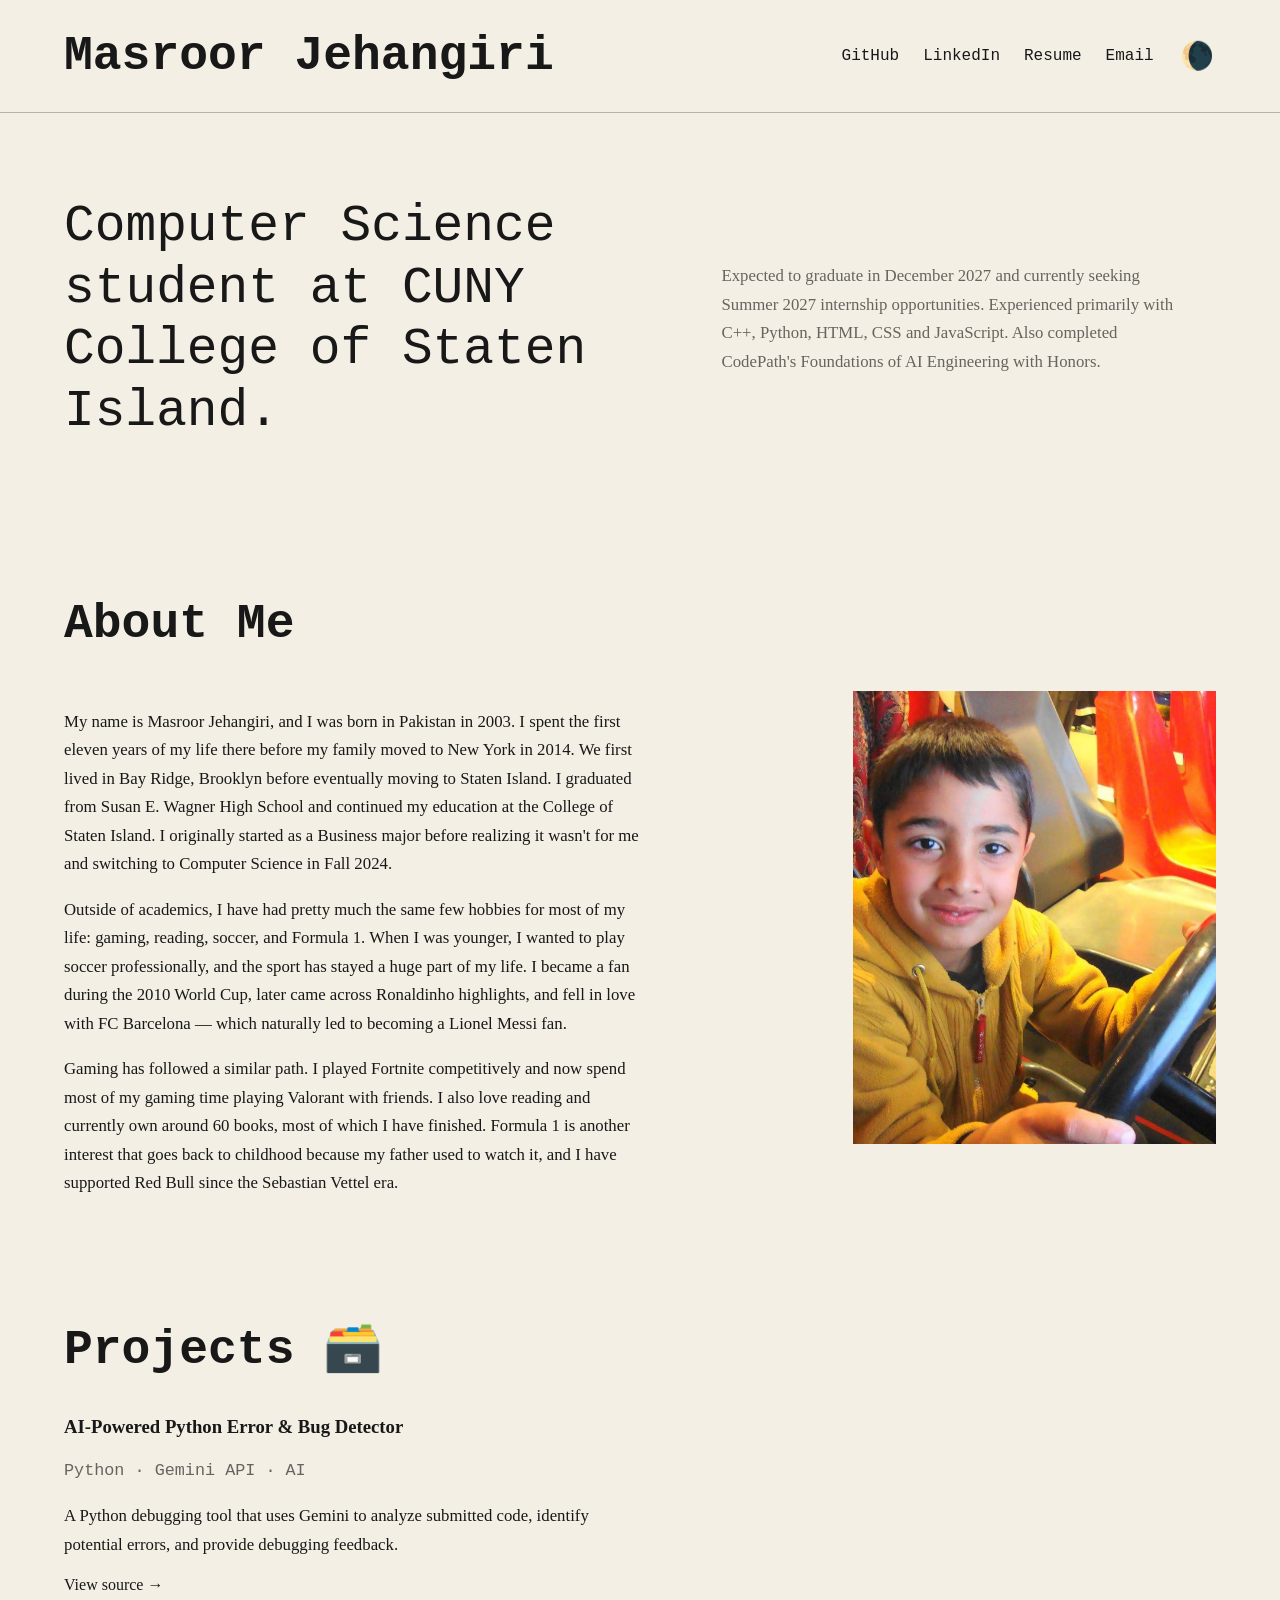
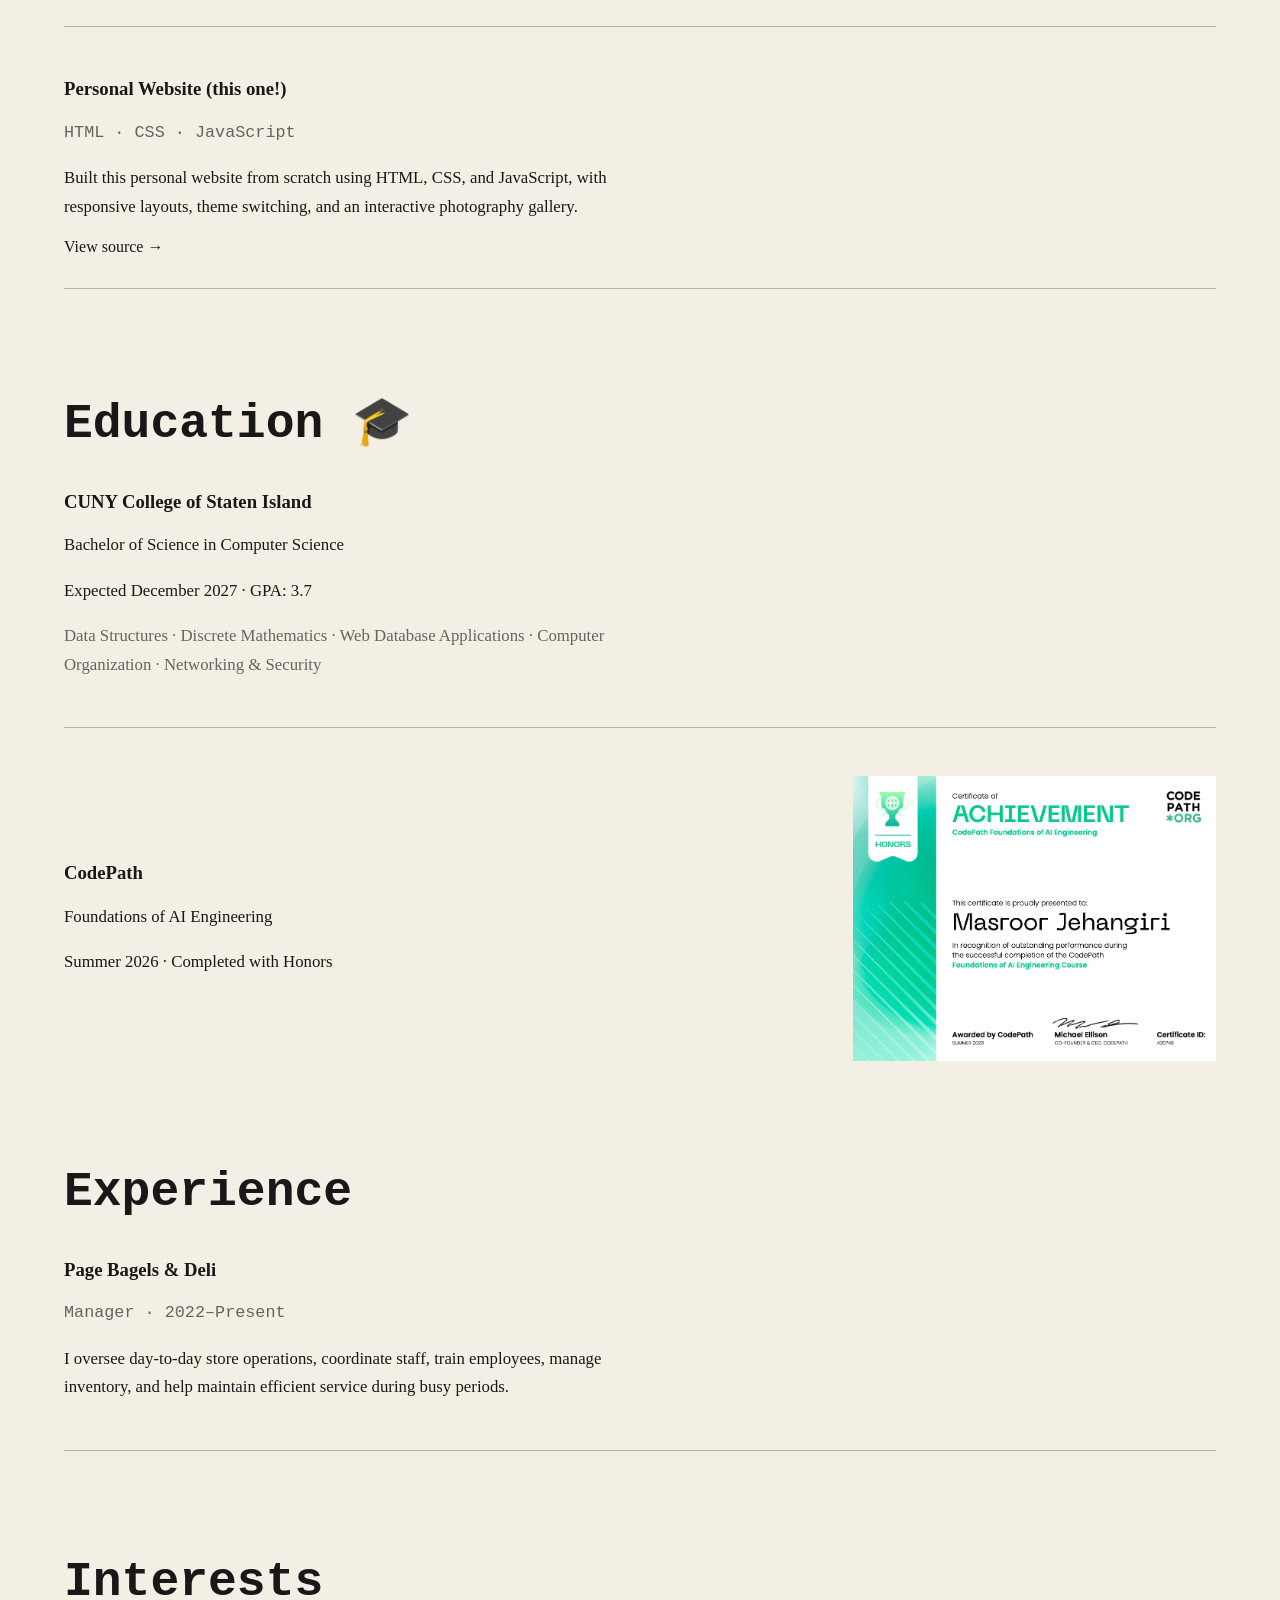
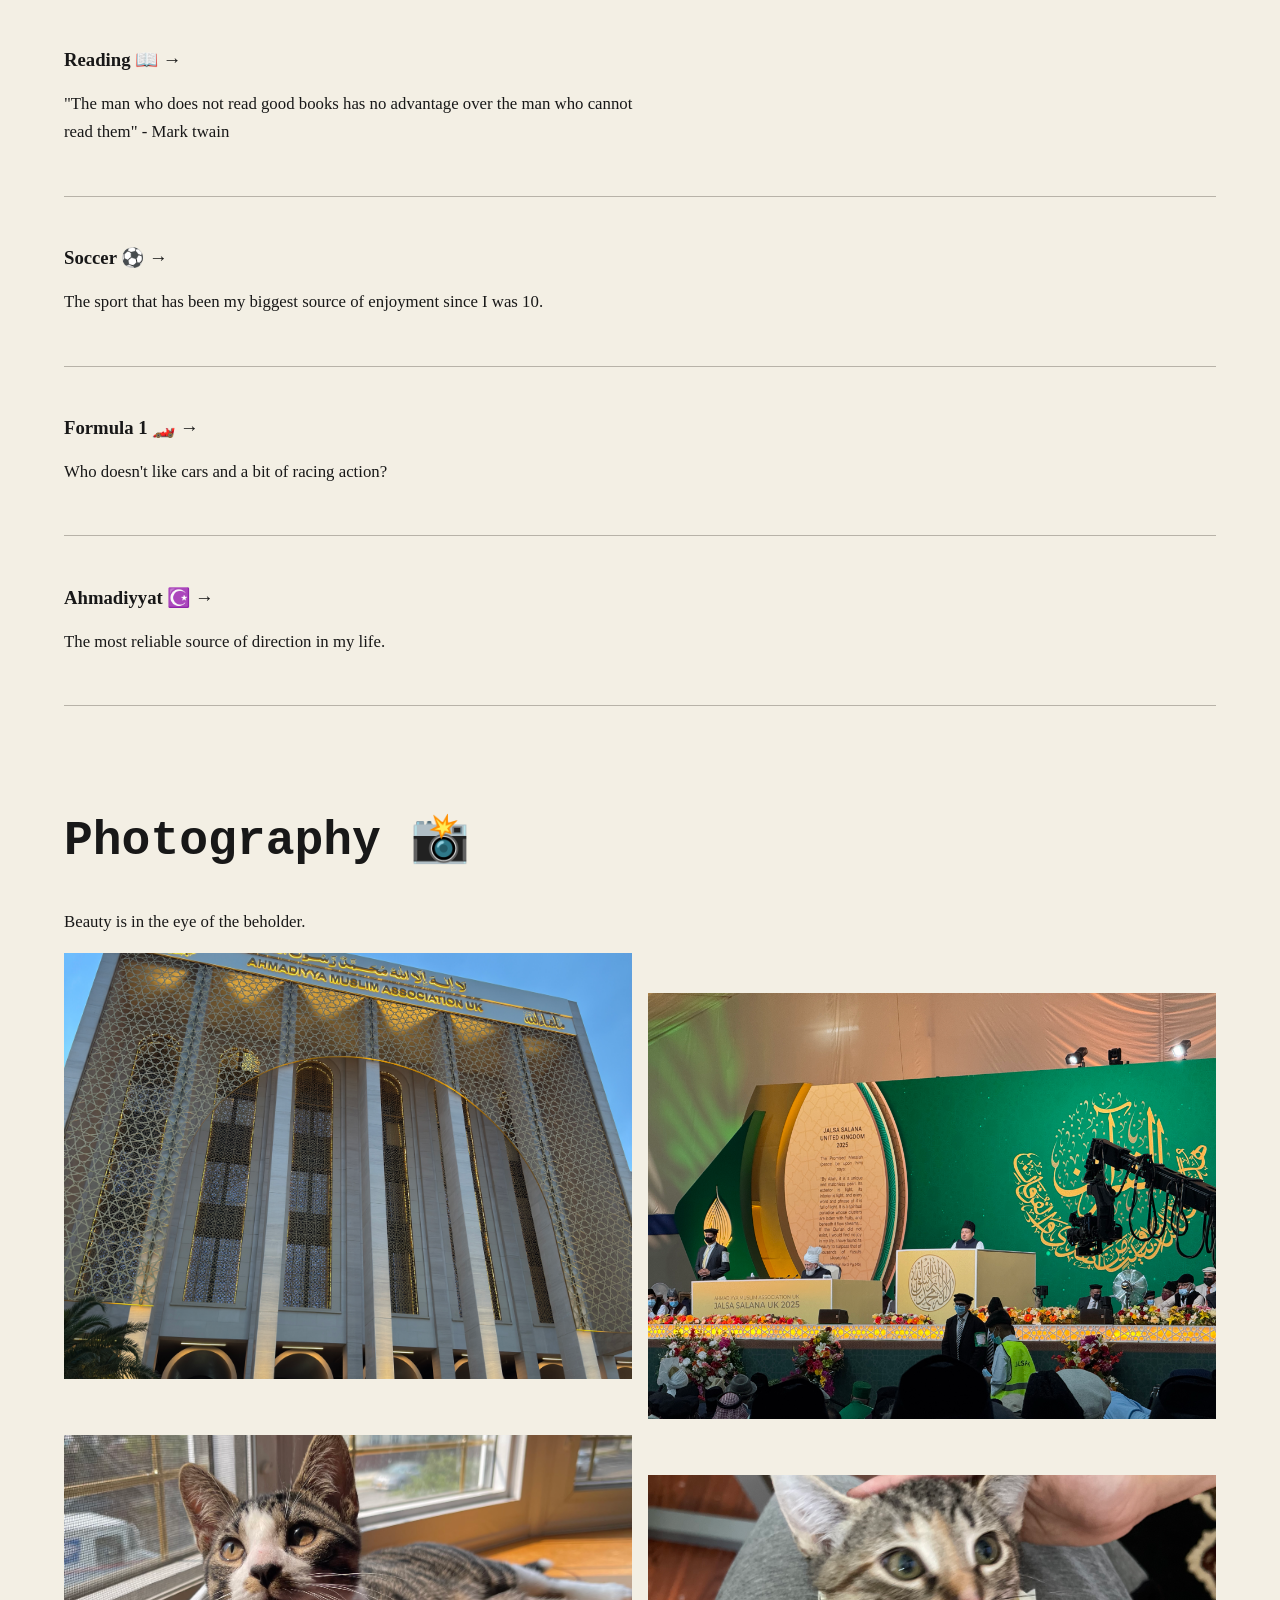
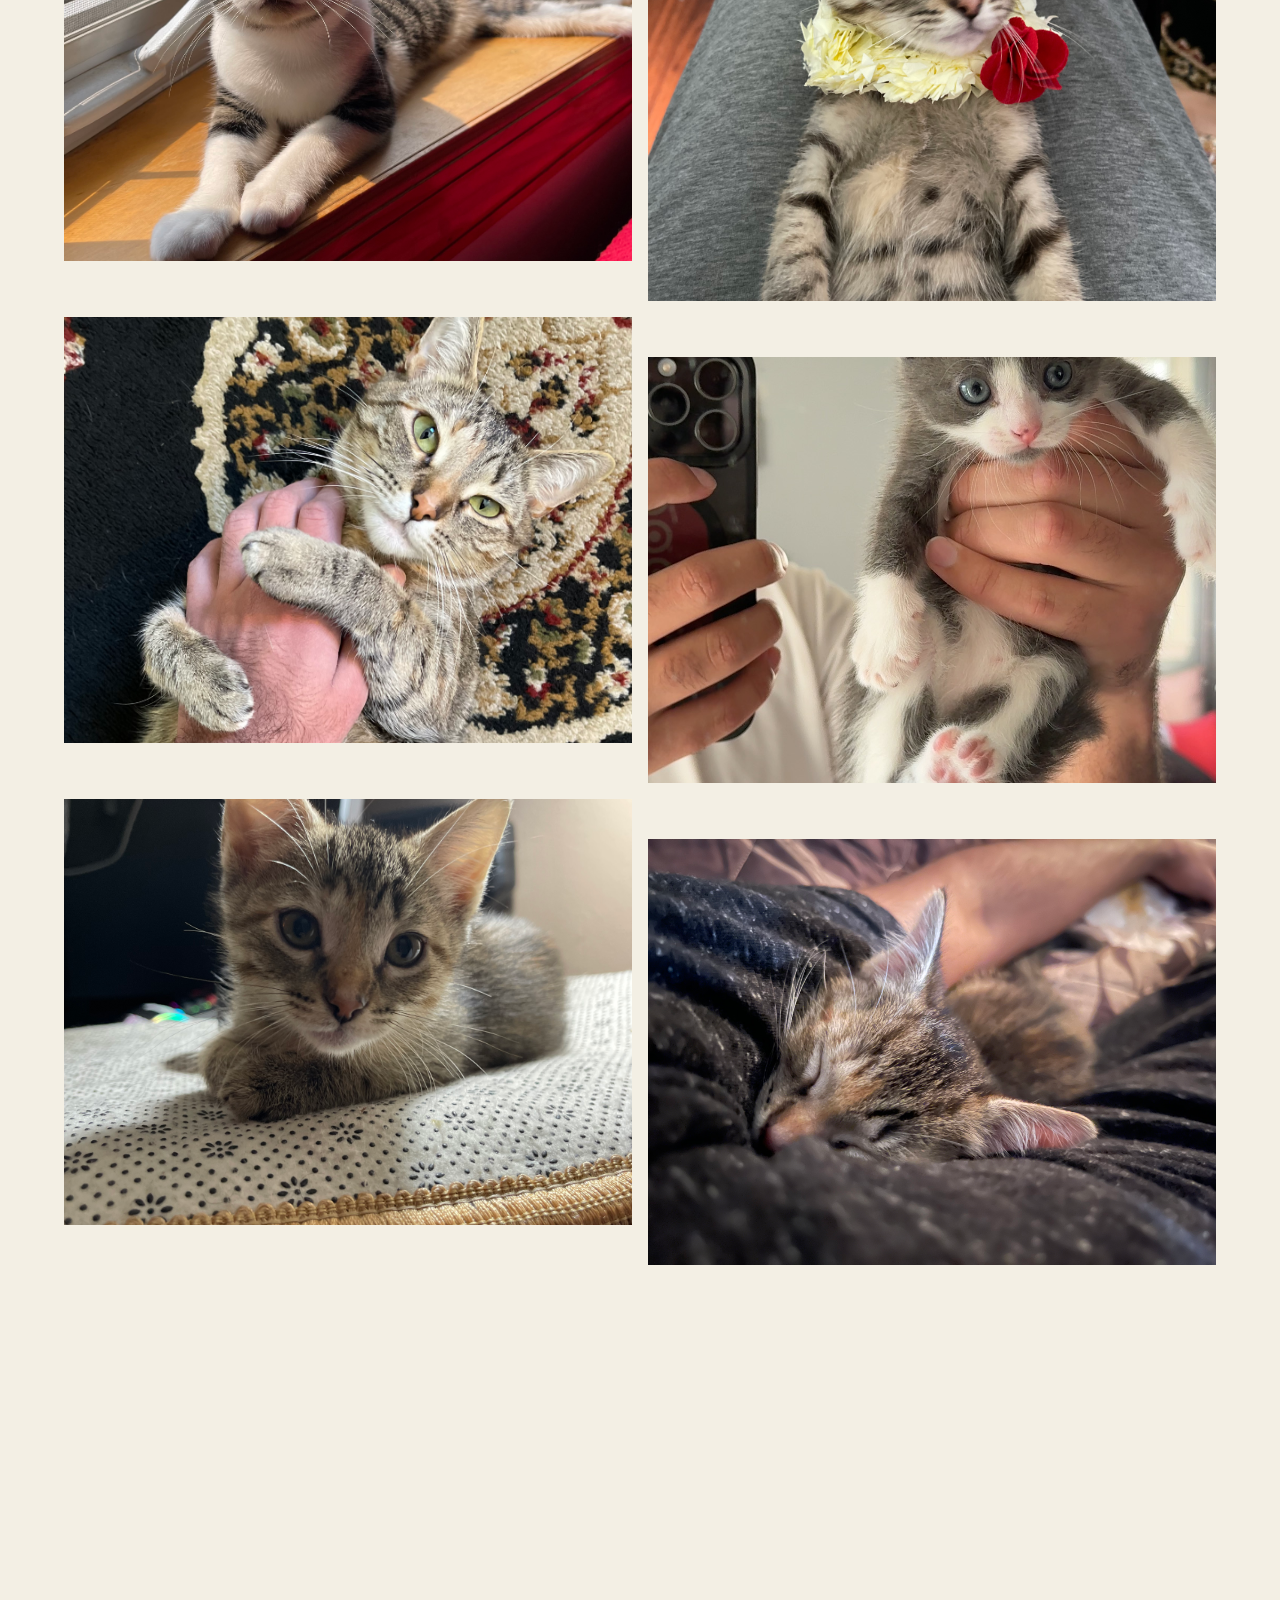
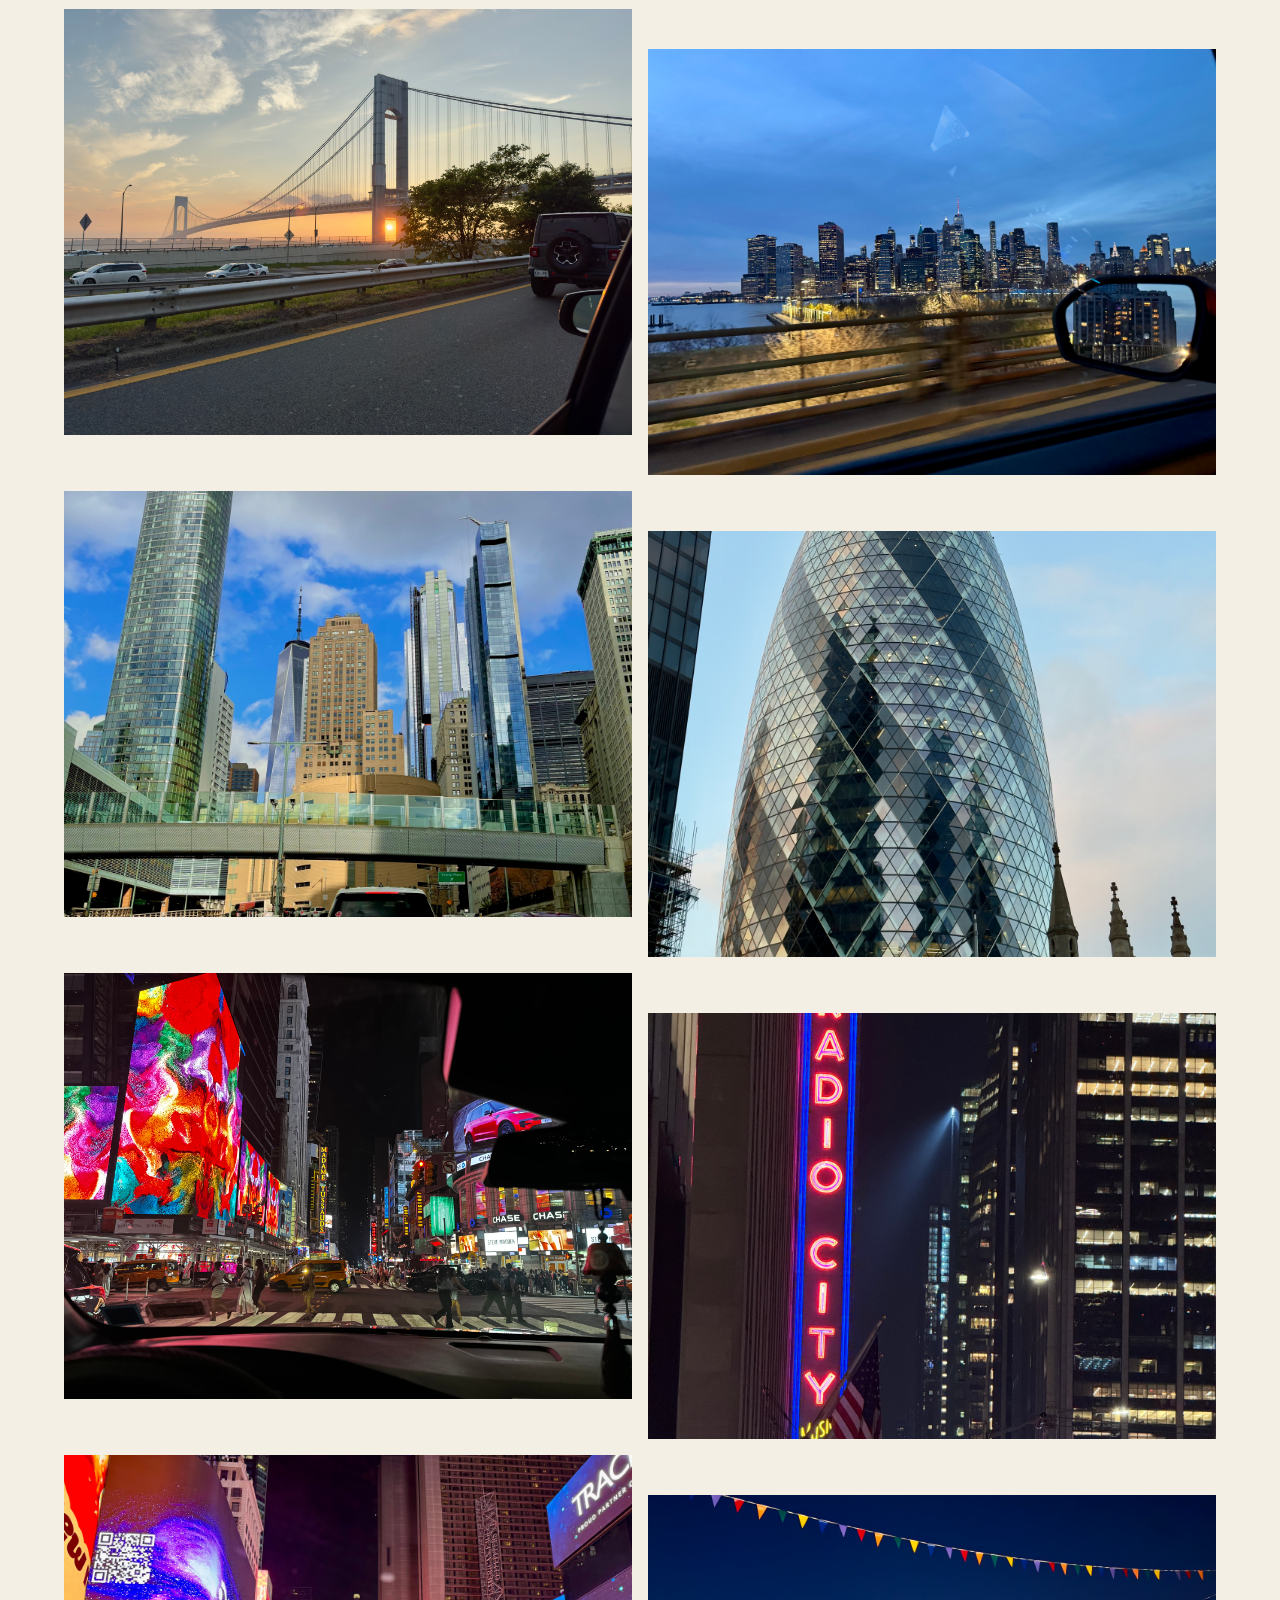
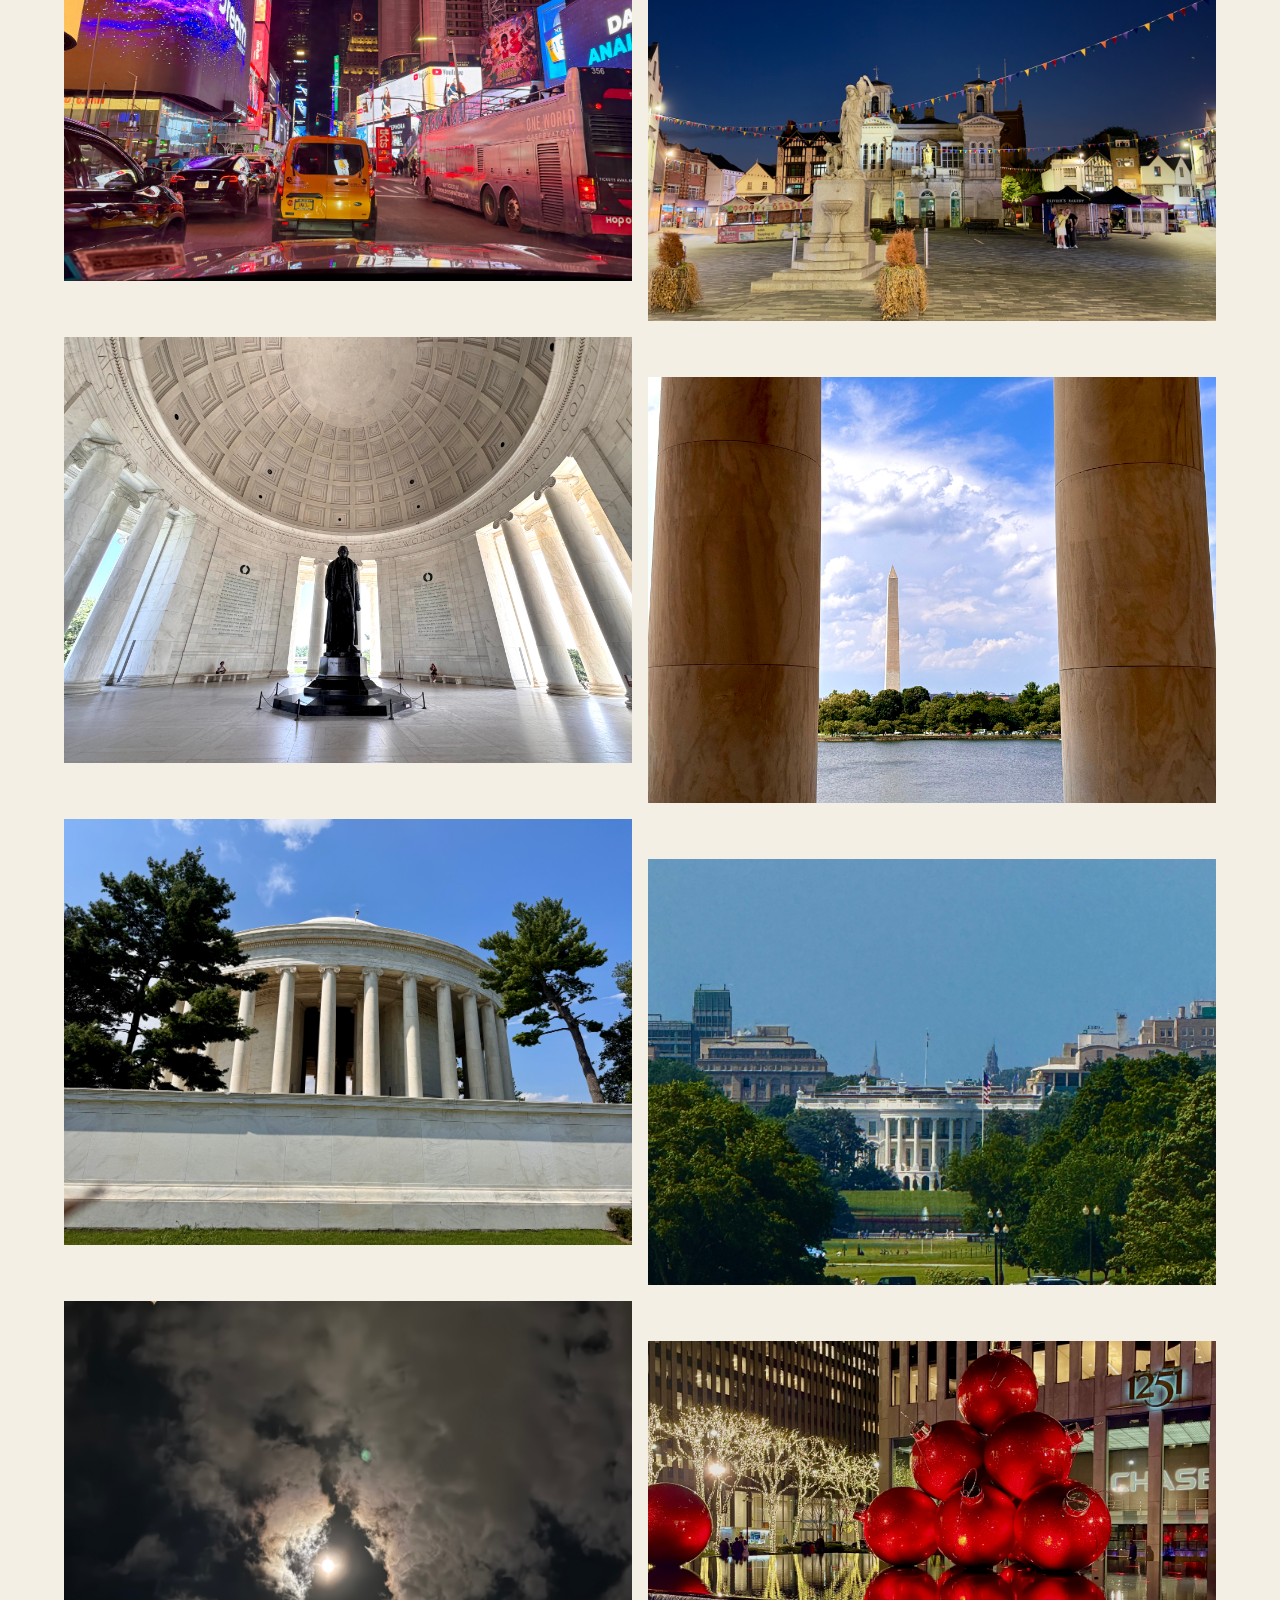
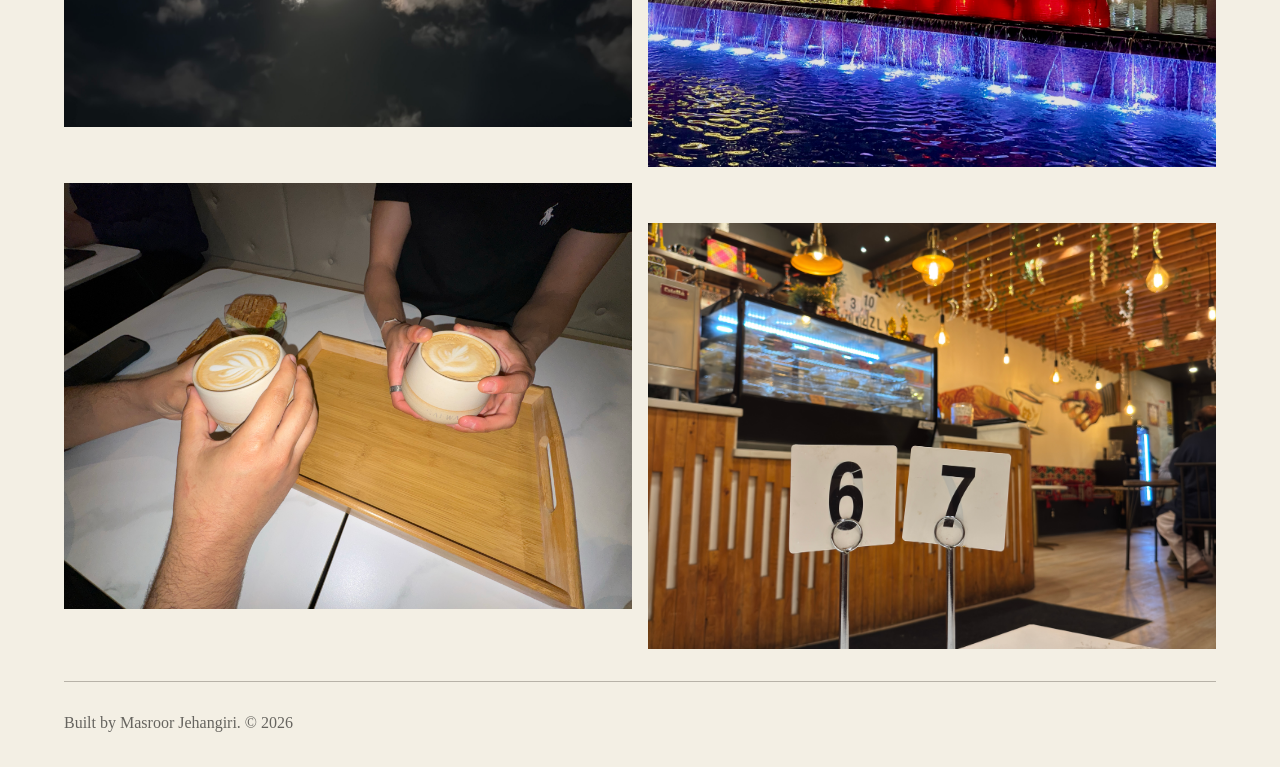
==== index.html @ 970e2bcd "Organized css files into one folder" ====
<!DOCTYPE html>
<html lang="en">

<head>
    <title>Masroor Jehangiri — Personal Website</title>
    <meta name="description" content="Personal website of Masroor Jehangiri.">
    <link rel="stylesheet" href="../css/style.css">
    <meta name="viewport" content="width=device-width, initial-scale=1.0">
</head>

<body>

    <header>
        <h1>Masroor Jehangiri</h1>

        <nav>
            <a href="https://github.com/Masrawr" target="_blank" rel="noopener noreferrer">GitHub
            </a>

            <a href="https://www.linkedin.com/in/masroor-jehangiri/" target="_blank" rel="noopener noreferrer">LinkedIn
            </a>

            <a href="assets/masroor-resume.pdf" target="_blank">Resume
            </a>

            <a href="mailto:jehangirimasroor@gmail.com"> Email
            </a>

            <button id="theme-toggle" type="button" aria-label="Switch to dark mode" title="Switch to dark mode">
                🌘
            </button>
        </nav>
    </header>

    <main>

        <section class="hero">
            <p class="hero-title">
                Computer Science student at CUNY College of Staten Island.
            </p>

            <p class="hero-description">
                Expected to graduate in December 2027 and currently seeking Summer 2027 internship opportunities.
                Experienced primarily with C++, Python, HTML, CSS and JavaScript. Also completed CodePath's Foundations
                of AI Engineering with Honors.
            </p>

        </section>

        <section id="about">
            <h2>About Me</h2>

            <div class="about-layout">

                <div class="about-text">

                    <p>
                        My name is Masroor Jehangiri, and I was born in Pakistan in 2003.
                        I spent the first eleven years of my life there before my family
                        moved to New York in 2014. We first lived in Bay Ridge, Brooklyn
                        before eventually moving to Staten Island. I graduated from
                        Susan E. Wagner High School and continued my education at the
                        College of Staten Island. I originally started as a Business
                        major before realizing it wasn't for me and switching to
                        Computer Science in Fall 2024.
                    </p>

                    <p>
                        Outside of academics, I have had pretty much the same few hobbies
                        for most of my life: gaming, reading, soccer, and Formula 1.
                        When I was younger, I wanted to play soccer professionally, and
                        the sport has stayed a huge part of my life. I became a fan during
                        the 2010 World Cup, later came across Ronaldinho highlights, and
                        fell in love with FC Barcelona — which naturally led to becoming
                        a Lionel Messi fan.
                    </p>

                    <p>
                        Gaming has followed a similar path. I played Fortnite competitively
                        and now spend most of my gaming time playing Valorant with friends.
                        I also love reading and currently own around 60 books, most of which
                        I have finished. Formula 1 is another interest that goes back to
                        childhood because my father used to watch it, and I have supported
                        Red Bull since the Sebastian Vettel era.
                    </p>

                </div>

                <img class="about-photo" src="images/babyme.jpeg" alt="Me as a kid">

            </div>
        </section>

        <section id="projects">
            <h2>Projects 🗃️</h2>

            <article>
                <h3>AI-Powered Python Error & Bug Detector</h3>

                <p class="project-tech">Python · Gemini API · AI</p>

                <p>
                    A Python debugging tool that uses Gemini to analyze
                    submitted code, identify potential errors, and provide
                    debugging feedback.
                </p>

                <a href="https://github.com/Masrawr/Glitch-Investigator-AI.git" target="_blank"
                    rel="noopener noreferrer">
                    View source →
                </a>
            </article>

            <article>
                <h3>Personal Website (this one!)</h3>

                <p class="project-tech">HTML · CSS · JavaScript</p>

                <p>
                    Built this personal website from scratch using HTML, CSS, and JavaScript, with responsive layouts,
                    theme switching, and an interactive photography gallery.
                </p>

                <a href="https://github.com/Masrawr/Portfolio-Website.git" target="_blank" rel="noopener noreferrer">
                    View source →
                </a>
            </article>

        </section>

        <section id="education">
            <h2>Education 🎓</h2>

            <div class="education-entry">
                <h3>CUNY College of Staten Island</h3>

                <p>Bachelor of Science in Computer Science</p>

                <p>
                    Expected December 2027 · GPA: 3.7
                </p>

                <p class="coursework">
                    Data Structures · Discrete Mathematics ·
                    Web Database Applications · Computer Organization ·
                    Networking & Security
                </p>
            </div>

            <div class="codepath-row">

                <div class="education-entry">
                    <h3>CodePath</h3>

                    <p>Foundations of AI Engineering</p>

                    <p>
                        Summer 2026 · Completed with Honors
                    </p>
                </div>

                <img class="certificate-photo" src="images/codepath.png"
                    alt="CodePath Foundations of AI Engineering certificate">

            </div>
        </section>

        <section id="experience">
            <h2>Experience</h2>

            <article>
                <h3>Page Bagels & Deli</h3>

                <p class="project-tech">
                    Manager · 2022–Present
                </p>

                <p>
                    I oversee day-to-day store operations, coordinate staff,
                    train employees, manage inventory, and help maintain
                    efficient service during busy periods.
                </p>
            </article>
        </section>

        <section id="interests">
            <h2>Interests</h2>

            <div class="interest">
                <h3>
                    <a href="interests/reading.html"> Reading 📖 →</a>
                </h3>
                <p>
                    "The man who does not read good books has no advantage over the man who cannot read them" - Mark
                    twain
                </p>
            </div>

            <div class="interest">
                <h3>
                    <a href="interests/soccer.html"> Soccer ⚽️ → </a>
                </h3>
                <p>
                    The sport that has been my biggest source of enjoyment since I was 10.
                </p>
            </div>

            <div class="interest">
                <h3>
                    <a href="interests/formula1.html"> Formula 1 🏎️ → </a>
                </h3>
                <p>
                    Who doesn't like cars and a bit of racing action?
                </p>
            </div>

            <div class="interest">
                <h3>
                    <a href="interests/ahmadiyyat.html"> Ahmadiyyat ☪️ → </a>
                </h3>
                <p>
                    The most reliable source of direction in my life.
                </p>
            </div>

        </section>

        <section id="photography">
            <h2>Photography 📸</h2>

            <p>
                Beauty is in the eye of the beholder.
            </p>

            <div class="photo-grid">

                <img src="images/mosque.jpeg" alt="Mosque" loading="lazy">

                <img src="images/huzoor.jpeg" alt="Huzoor" loading="lazy">

                <img src="images/jaanu.jpeg" alt="Jaanu" loading="lazy">

                <img src="images/cat.jpeg" alt="My cat Mufasa" loading="lazy">

                <img src="images/mufi.jpeg" alt="Mufi" loading="lazy">

                <img src="images/lp_image.jpeg" alt="Holding baby cat" loading="lazy">

                <img src="images/kitten.jpeg" alt="Kitten" loading="lazy">

                <img src="images/mufisleeping.jpeg" alt="Mufi sleeping" loading="lazy">

                <img src="images/sunset.jpg" alt="Sunset photographed in side view car mirror" loading="lazy">

                <img src="images/sunset-silouhette.jpeg" alt="Silhouette at sunset" loading="lazy">

                <img src="images/liberty.jpeg" alt="Statue of Liberty sillouhette" loading="lazy">

                <img src="images/light-thru-leaves.jpeg" alt="Light shining through leaves" loading="lazy">

                <img src="images/sky.jpeg" alt="Clouds in the sky" loading="lazy">

                <img src="images/sun-on-water.jpeg" alt="Sunlight reflecting on water" loading="lazy">

                <img src="images/beach.jpeg" alt="Beach landscape" loading="lazy">

                <img src="images/sunlight-through-trees.jpeg" alt="Sunlight shining through trees" loading="lazy">

                <img src="images/verrazano.jpeg" alt="Verrazzano-Narrows Bridge" loading="lazy">

                <img src="images/ny-skyline.jpeg" alt="New York City skyline" loading="lazy">

                <img src="images/buildings.jpeg" alt="City buildings" loading="lazy">

                <img src="images/london-building.jpeg" alt="Building in London" loading="lazy">

                <img src="images/billboards.jpeg" alt="City billboards" loading="lazy">

                <img src="images/radiocity.jpeg" alt="Radio City Music Hall" loading="lazy">

                <img src="images/timesquare.jpeg" alt="Times Square" loading="lazy">

                <img src="images/uk.jpeg" alt="View in the United Kingdom" loading="lazy">

                <img src="images/jefferson.jpeg" alt="Thomas Jefferson Monument" loading="lazy">

                <img src="images/washington-memorial.jpeg" alt="Washington Monument" loading="lazy">

                <img src="images/washington.jpeg" alt="Washington, D.C." loading="lazy">

                <img src="images/white-house.jpeg" alt="The White House" loading="lazy">

                <img src="images/bright-moon.jpeg" alt="Bright moon in the night sky" loading="lazy">

                <img src="images/christmas.jpeg" alt="Christmas decorations" loading="lazy">

                <img src="images/coffee.jpeg" alt="Cup of coffee" loading="lazy">

                <img src="images/sixseven.jpeg" alt="Six Seven photograph" loading="lazy">

            </div>
        </section>

    </main>

    <dialog id="lightbox">

        <button id="lightbox-close" class="lightbox-button lightbox-close" type="button" aria-label="Close photo">
            ×
        </button>

        <div class="lightbox-viewer">

            <button id="lightbox-prev" class="lightbox-button" type="button" aria-label="Previous photo">
                ←
            </button>

            <img id="lightbox-image" src="" alt="">

            <button id="lightbox-next" class="lightbox-button" type="button" aria-label="Next photo">
                →
            </button>

        </div>

    </dialog>

    <footer>Built by Masroor Jehangiri. © 2026</footer>

    <script src="script.js"></script>

</body>

</html>
---- css/style.css ----
/* =========================================================
   1. SITE VARIABLES / THEMES
   ========================================================= */

/*
   CSS variables let us reuse the same colors throughout
   the site instead of typing the color codes repeatedly.

   Changing one variable here affects every rule that uses it.
*/
:root {
    --background: #f3efe4;
    --text: #181818;
    --muted: #66645f;
    --border: #b7b2a8;

    --content-width: 1200px;
}


/*
   When JavaScript adds the "dark-mode" class to <body>,
   these variables override the light-mode colors above.

   Because the rest of the site uses these variables,
   we don't need separate dark-mode rules for every element.
*/
body.dark-mode {
    --background: #181818;
    --text: #f3efe4;
    --muted: #aaa69d;
    --border: #44423e;
}


/* =========================================================
   2. GLOBAL / BASE STYLES
   ========================================================= */

/*
   Makes width calculations easier.

   Padding and borders are included inside an element's
   declared width instead of making the element larger.
*/
* {
    box-sizing: border-box;
}


/* Main styling shared by the entire page */
body {
    margin: 0;

    min-height: 100vh;
    display: flex;
    flex-direction: column;

    background: var(--background);
    color: var(--text);

    font-family: Georgia, serif;

    transition:
        background 0.25s ease,
        color 0.25s ease;
}

main {
    flex: 1;
}


/*
   Keeps images responsive.

   They can shrink with the page but will not grow
   wider than the space available to them.
*/
img {
    max-width: 100%;
    height: auto;
}


/* Default styling for links */
a {
    color: var(--text);
    text-decoration: none;
}


/* Underline links when the mouse is over them */
a:hover {
    text-decoration: underline;
}


/* =========================================================
   3. TYPOGRAPHY
   ========================================================= */

/*
   These elements use the monospace font to create the
   technical/editorial look used throughout the website.
*/
h1,
h2,
nav,
.label {
    font-family: "Space Mono", monospace;
}


/* Main site name in the header */
header h1 {
    font-size: clamp(1.75rem, 4vw, 3rem);
    line-height: 1;
    margin: 0;
}


/* Main section headings */
h2 {
    font-size: clamp(1.8rem, 4vw, 3rem);
}


/*
   Paragraphs are limited to 70 characters wide so that
   text remains comfortable to read on large screens.
*/
p {
    font-size: 1.05rem;
    line-height: 1.7;
    max-width: 70ch;
}


/* =========================================================
   4. MAIN PAGE LAYOUT
   ========================================================= */

/*
   Header, main content and footer all share the same width.

   They use 90% of the screen until reaching the maximum
   content width of 1200px.
*/
main,
footer {
    width: 90%;
    max-width: var(--content-width);
    margin-inline: auto;
}


/*
   Gives each homepage section plenty of vertical separation.
*/
section {
    padding-block: 2rem;
}


/* =========================================================
   5. HEADER / NAVIGATION
   ========================================================= */

/*
   Header uses Flexbox:

   Masroor Jehangiri                Navigation Links
*/
header {
    display: flex;
    justify-content: space-between;
    align-items: center;

    /* Full-width sticky bar */
    width: 100%;
    max-width: none;

    /*
       Keeps the contents aligned with the rest of the site.

       5% matches your normal 90%-wide layout.
       On very wide screens, the calculation keeps everything
       aligned with the 1200px max-width content area.
    */
    padding-left: max(5%,
            calc((100% - var(--content-width)) / 2));

    padding-right: max(5%,
            calc((100% - var(--content-width)) / 2));

    padding-block: 2rem;

    border-bottom: 1px solid var(--border);

    position: sticky;
    top: 0;
    z-index: 1000;

    background: var(--background);

    transition:
        background 0.25s ease,
        border-color 0.25s ease,
        transform 0.3s ease;
}

/*
   JavaScript adds this class while the user scrolls down.
   -100% moves the entire header upward by its own height.
*/
.header-hidden {
    transform: translateY(-100%);
}


/*
   Places navigation items in one horizontal row
   and vertically aligns them with each other.
*/
nav {
    display: flex;
    align-items: center;
    gap: 1.5rem;
}


/* =========================================================
   6. THEME TOGGLE
   ========================================================= */

/*
   The theme button is intentionally styled like an icon
   instead of a traditional rectangular button.
*/
#theme-toggle {
    background: none;
    border: none;
    padding: 0;

    font-size: 1.7rem;
    line-height: 1;

    /* Creates a larger clickable area around the emoji */
    width: 2.4rem;
    height: 2.4rem;

    cursor: pointer;

    display: flex;
    align-items: center;
    justify-content: center;

    transition: transform 0.2s ease;
}


/* Slightly enlarges the theme icon when hovered */
#theme-toggle:hover {
    transform: scale(1.15);
}


/* =========================================================
   7. HERO SECTION
   ========================================================= */

/*
   Large introductory statement at the top of the homepage.

   clamp() allows the text to automatically scale between
   a minimum and maximum size depending on screen width.
*/

/* Desktop hero uses two columns */
.hero {
    display: grid;
    grid-template-columns: 1.2fr 1fr;
    gap: 4rem;

    align-items: center;
}

.hero-title {
    font-family: "Space Mono", monospace;

    font-size: clamp(1.8rem, 4vw, 3.5rem);
    line-height: 1.2;

    max-width: 18ch;
}


/* Secondary text underneath the main hero statement */
.hero-description {
    color: var(--muted);
    max-width: 55ch;
}


/* =========================================================
   8. ABOUT SECTION
   ========================================================= */

/*
   Desktop About layout:

   About text            Photo
   About text            Photo

   "2fr 1fr" means the text receives roughly twice as
   much horizontal space as the photo.
*/
.about-layout {
    display: grid;
    grid-template-columns: 2fr 1fr;

    gap: 4rem;

    align-items: start;
}


/*
   Keeps the About photo at a consistent portrait shape.

   object-fit: cover prevents stretching while allowing
   the image to fill its container.
*/
.about-photo {
    width: 100%;
    aspect-ratio: 4 / 5;

    object-fit: cover;
}


/* =========================================================
   9. PROJECTS / EXPERIENCE
   ========================================================= */

/*
   Projects and experience entries use <article> elements.

   Each one receives spacing and a dividing line underneath.
*/
article {
    padding-block: 2rem;

    border-bottom: 1px solid var(--border);
}


/* Technology labels such as "HTML · CSS · JavaScript" */
.project-tech {
    color: var(--muted);

    font-family: "Space Mono", monospace;
}


/*
   The first project doesn't need extra padding above it
   because the Projects heading already creates spacing.
*/
#projects article:first-of-type {
    padding-top: 0;
}


/* Same spacing adjustment for the Experience section */
#experience article:first-of-type {
    padding-top: 0;
}


/* =========================================================
   10. EDUCATION
   ========================================================= */

/*
   Individual education entries do not need extra
   bottom margin because layout spacing handles it.
*/
.education-entry {
    margin-bottom: 0;
}


/* Makes the coursework line visually less prominent */
.coursework {
    color: var(--muted);
}


/*
   CodePath section uses a two-column grid:

   CodePath information        Certificate
*/
.codepath-row {
    display: grid;
    grid-template-columns: 2fr 1fr;

    gap: 4rem;

    align-items: center;

    /*
       Creates separation between the CSI degree and
       the CodePath certification.
    */
    margin-top: 3rem;
    padding-top: 3rem;

    border-top: 1px solid var(--border);
}


/*
   Limits the certificate size and aligns it to the
   right side of its grid column.
*/
.certificate-photo {
    width: 100%;
    max-width: 400px;
    height: auto;

    justify-self: end;
}


/* =========================================================
   11. INTERESTS
   ========================================================= */

/*
   Each interest gets vertical spacing and a divider
   similar to the project entries.
*/
.interest {
    padding-block: 2rem;

    border-bottom: 1px solid var(--border);
}


/*
   Removes unnecessary space above the first interest
   because the Interests heading already provides spacing.
*/
#interests .interest:first-of-type {
    padding-top: 0;
}


/* =========================================================
   12. PHOTOGRAPHY GRID
   ========================================================= */

/*
   Displays photography in two equal-width columns.
*/
.photo-grid {
    display: grid;
    grid-template-columns: repeat(2, 1fr);

    gap: 1rem;
}


/*
   Every gallery image fills its grid column.

   A 4:3 aspect ratio keeps the gallery visually consistent,
   while object-fit crops images without stretching them.
*/
.photo-grid img {
    width: 100%;
    aspect-ratio: 4 / 3;

    object-fit: cover;

    /* Indicates that clicking will enlarge the image */
    cursor: zoom-in;

    transition:
        transform 0.2s ease,
        opacity 0.2s ease;
}

.photo-grid img:hover {
    transform: scale(1.02);
    opacity: 0.8;
}


/*
   Pushes every second image slightly downward.

   This creates the staggered photography layout instead
   of making every row perfectly level.
*/
.photo-grid img:nth-child(even) {
    margin-top: 2.5rem;
}


/* =========================================================
   13. PHOTOGRAPHY LIGHTBOX
   ========================================================= */

/*
   <dialog> contains the enlarged photograph.

   Most of its background is transparent because the dark
   overlay is handled separately with ::backdrop.
*/
#lightbox {
    width: min(95%, 1200px);
    max-width: none;

    border: none;

    padding: 1rem;

    background: transparent;

    overflow: visible;
}


/*
   Darkens the page behind the currently opened photograph.
*/
#lightbox::backdrop {
    background: rgba(0, 0, 0, 0.9);
}


/*
   Lightbox layout:

   ←        Large Photo        →

   Grid allows the photograph to use most of the available
   space while keeping navigation buttons on both sides.
*/
.lightbox-viewer {
    display: grid;

    grid-template-columns:
        auto minmax(0, 1fr) auto;

    align-items: center;

    gap: 1rem;
}


/*
   Enlarged photograph remains inside the screen while
   keeping its original proportions.
*/
#lightbox-image {
    display: block;

    max-width: 100%;
    max-height: 85vh;

    margin-inline: auto;

    object-fit: contain;
}


/* Shared styling for previous, next and close buttons */
.lightbox-button {
    border: none;

    background: rgba(0, 0, 0, 0.6);
    color: white;

    font-size: 2rem;

    width: 3rem;
    height: 3rem;

    cursor: pointer;
}


/* Places the close button on the top-right of the lightbox */
.lightbox-close {
    display: block;

    margin-left: auto;
    margin-bottom: 1rem;
}

/* 14. FOOTER */

footer {
    padding-block: 2rem;

    border-top: 1px solid var(--border);

    color: var(--muted);
}


/*
   The original prompt is visually muted so the much longer
   analysis remains the primary content.
*/
.ai-prompt {
    color: var(--muted);
}


/*
   The AI response contains a long paragraph, so give it a
   comfortable readable line length.
*/
.ai-response p {
    max-width: 75ch;
}


/* =========================================================
   17. MOBILE / RESPONSIVE STYLES
   ========================================================= */

/*
   These rules only apply when the browser is 700px
   wide or smaller.

   Desktop rules remain above, while this section overrides
   only the properties that need to change on small screens.
*/
@media (max-width: 700px) {

    .hero {
        grid-template-columns: 1fr;
        gap: 1rem;
    }

    /*
       Sections need slightly less vertical spacing
       on smaller screens.
    */
    section {
        padding-block: 1.7rem;
    }


    /*
       Stack the site name and navigation vertically
       instead of forcing everything into one row.
    */
    header {
        flex-direction: column;
        align-items: flex-start;
        gap: 1rem;
    }


    /*
       Keep the theme button in the top-right corner
       even though the rest of the header becomes stacked.
    */
    #theme-toggle {
        position: absolute;

        top: 2rem;
        right: 0;
    }


    /*
       Prevent a long name from overlapping the theme button.
    */
    header h1 {
        padding-right: 3rem;
    }


    /*
       About section changes from:

       Text | Photo

       to:

       Text
       Photo
    */
    .about-layout {
        grid-template-columns: 1fr;

        gap: 2rem;
    }


    /*
       CodePath information and certificate also stack
       vertically on smaller devices.
    */
    .codepath-row {
        grid-template-columns: 1fr;

        gap: 2rem;
    }


    /*
       On mobile, align the certificate to the left rather
       than the right side of its container.
    */
    .certificate-photo {
        justify-self: start;
    }
}
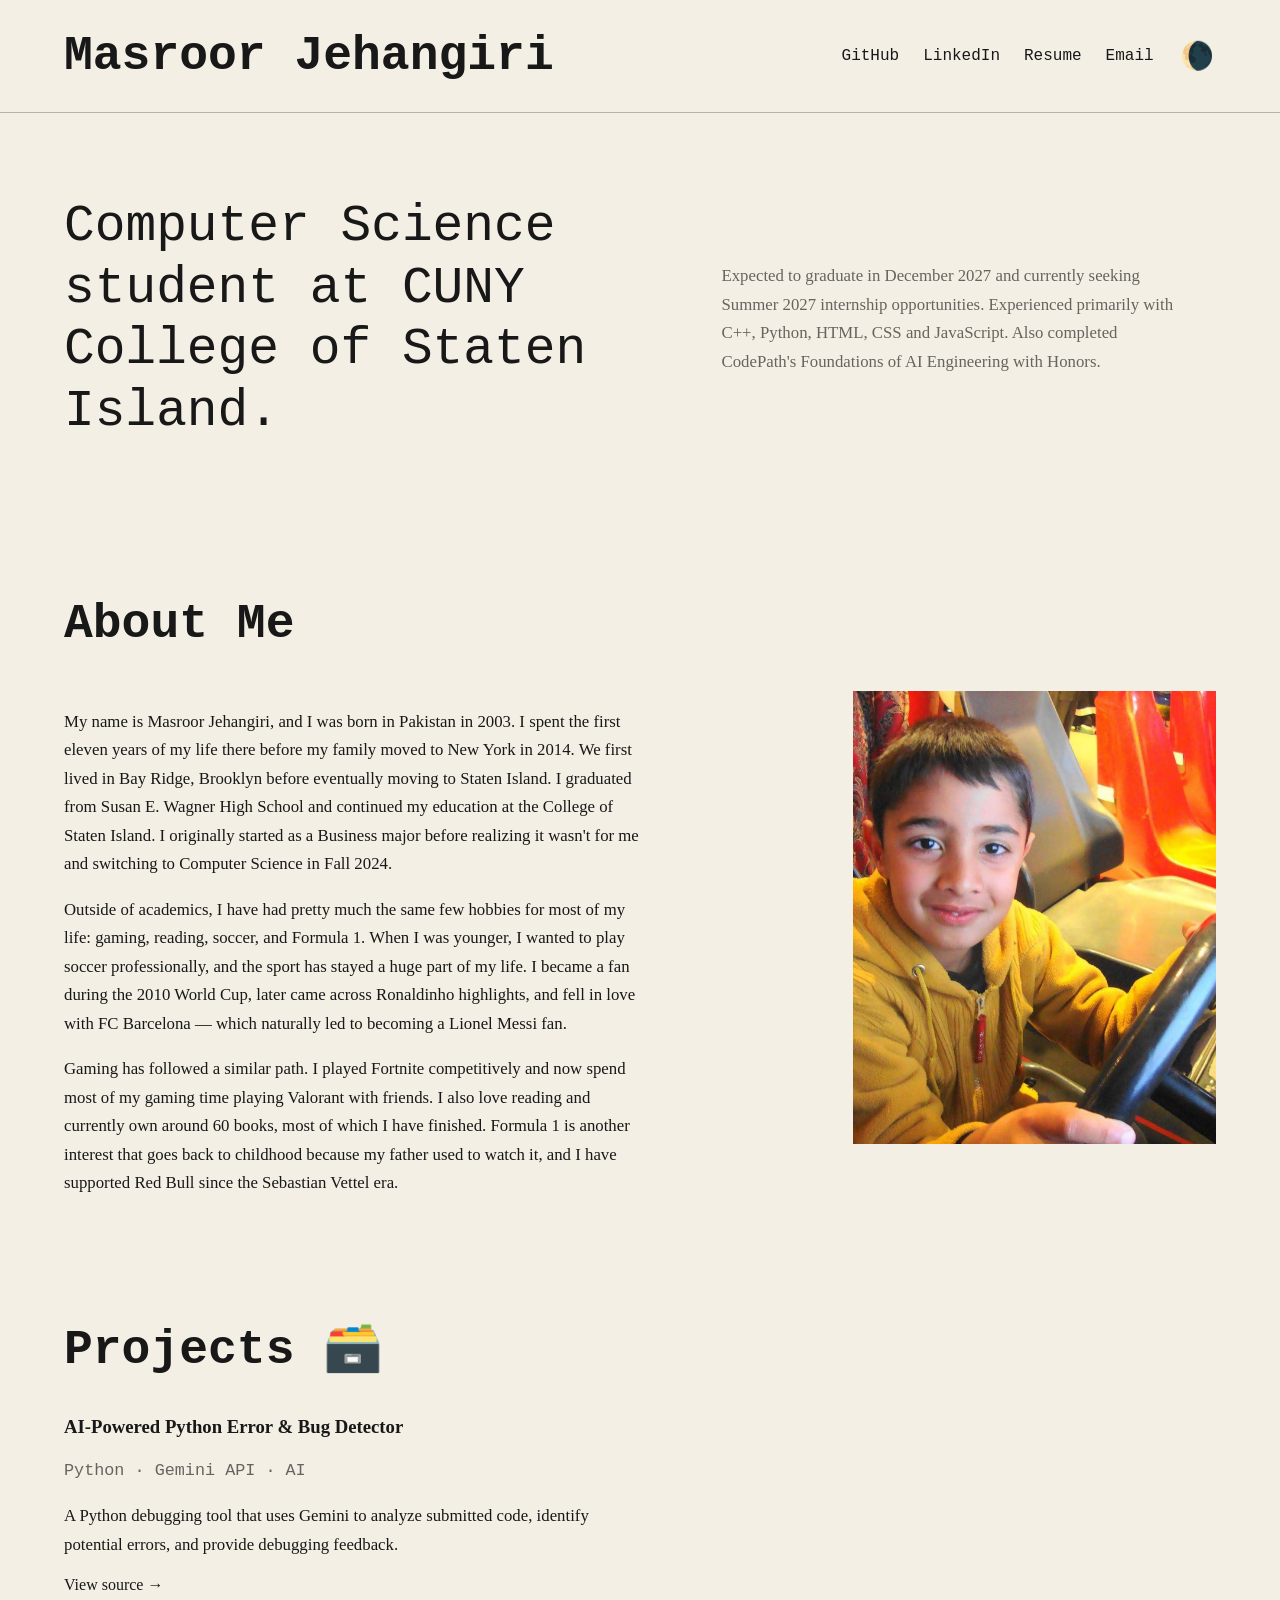
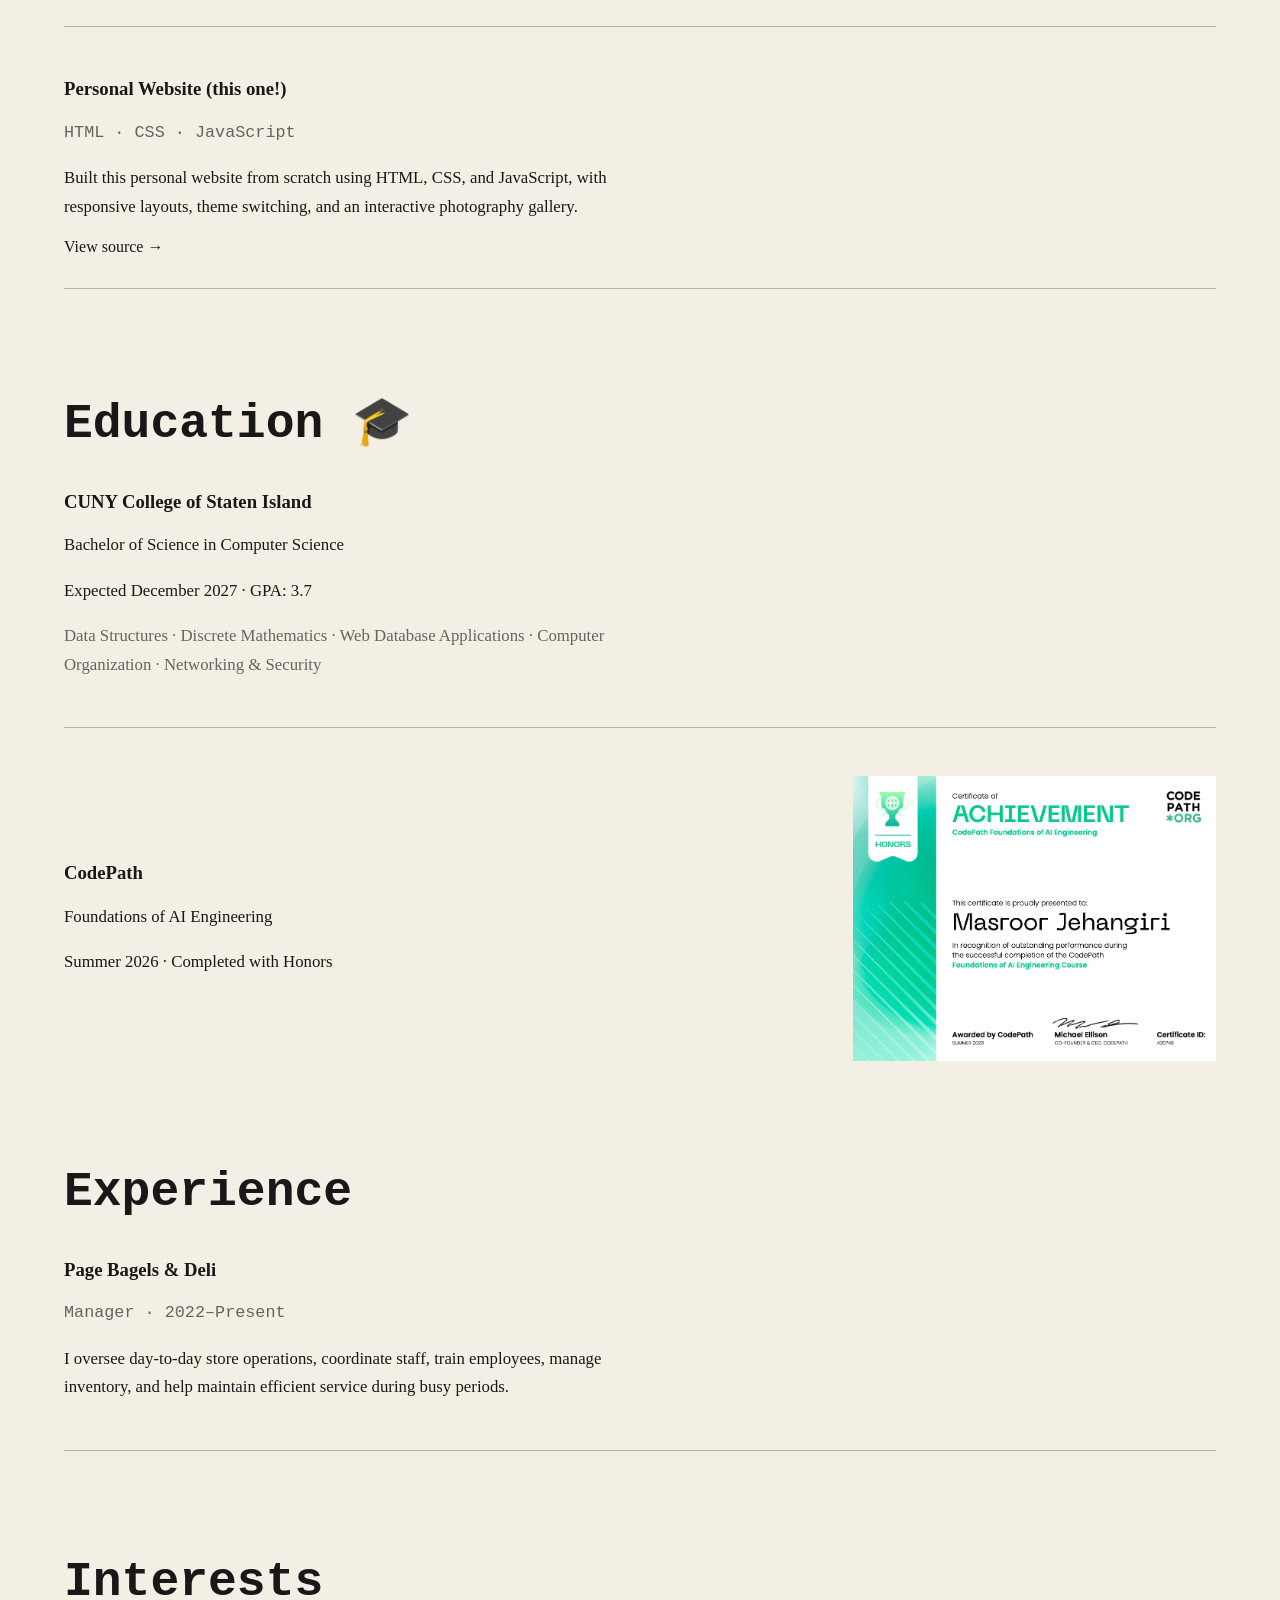
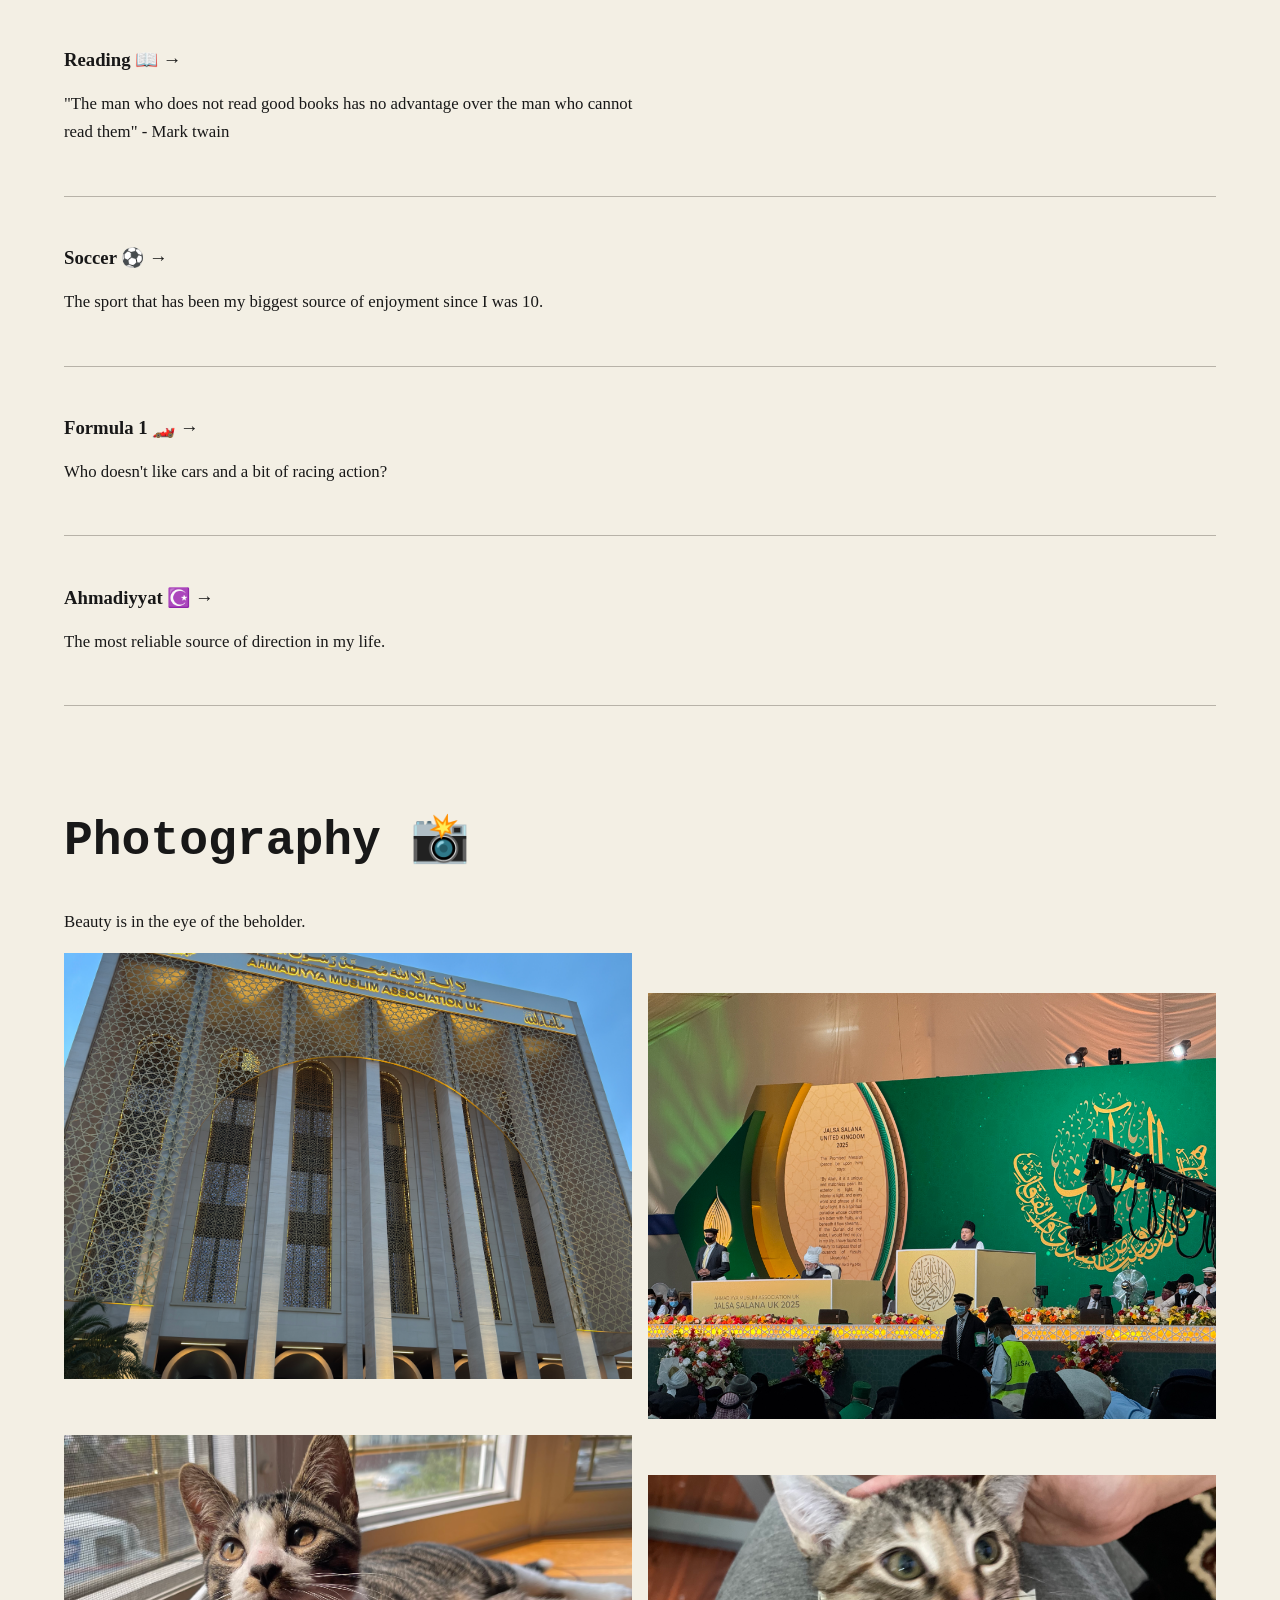
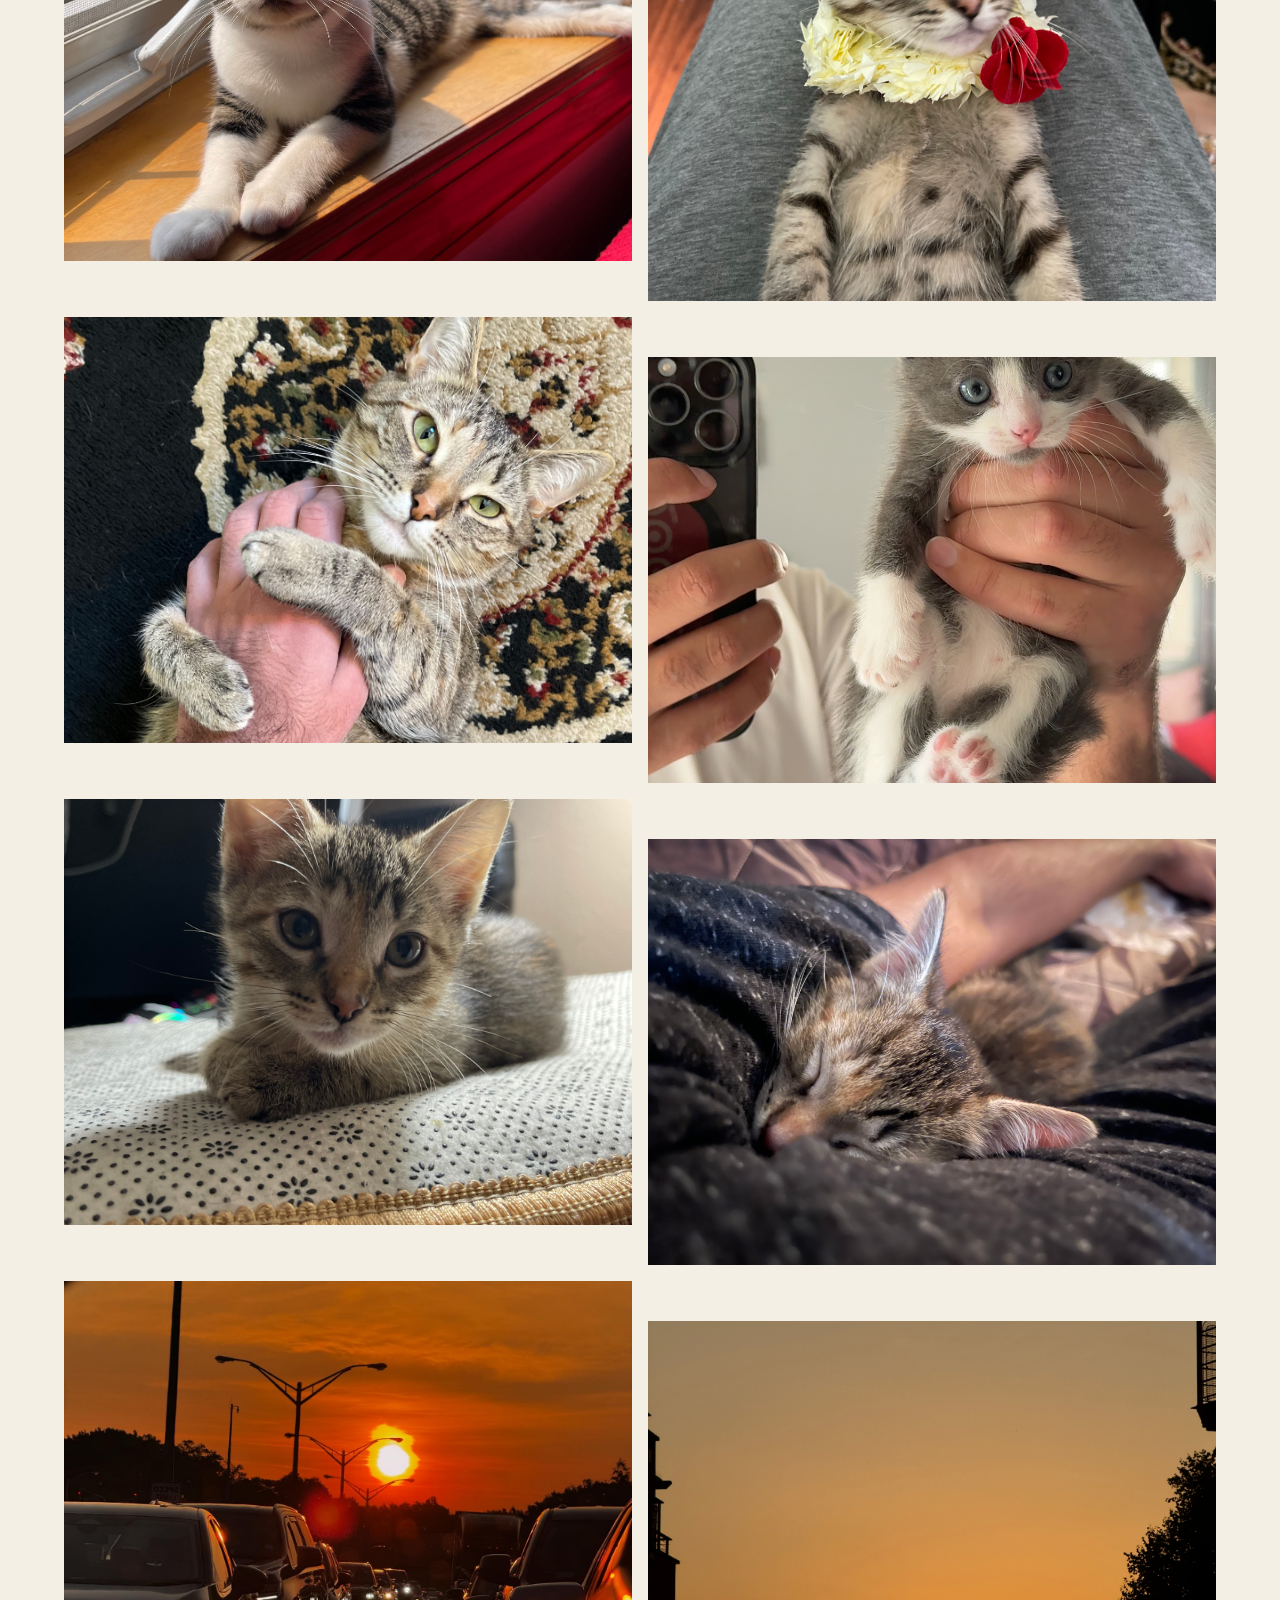
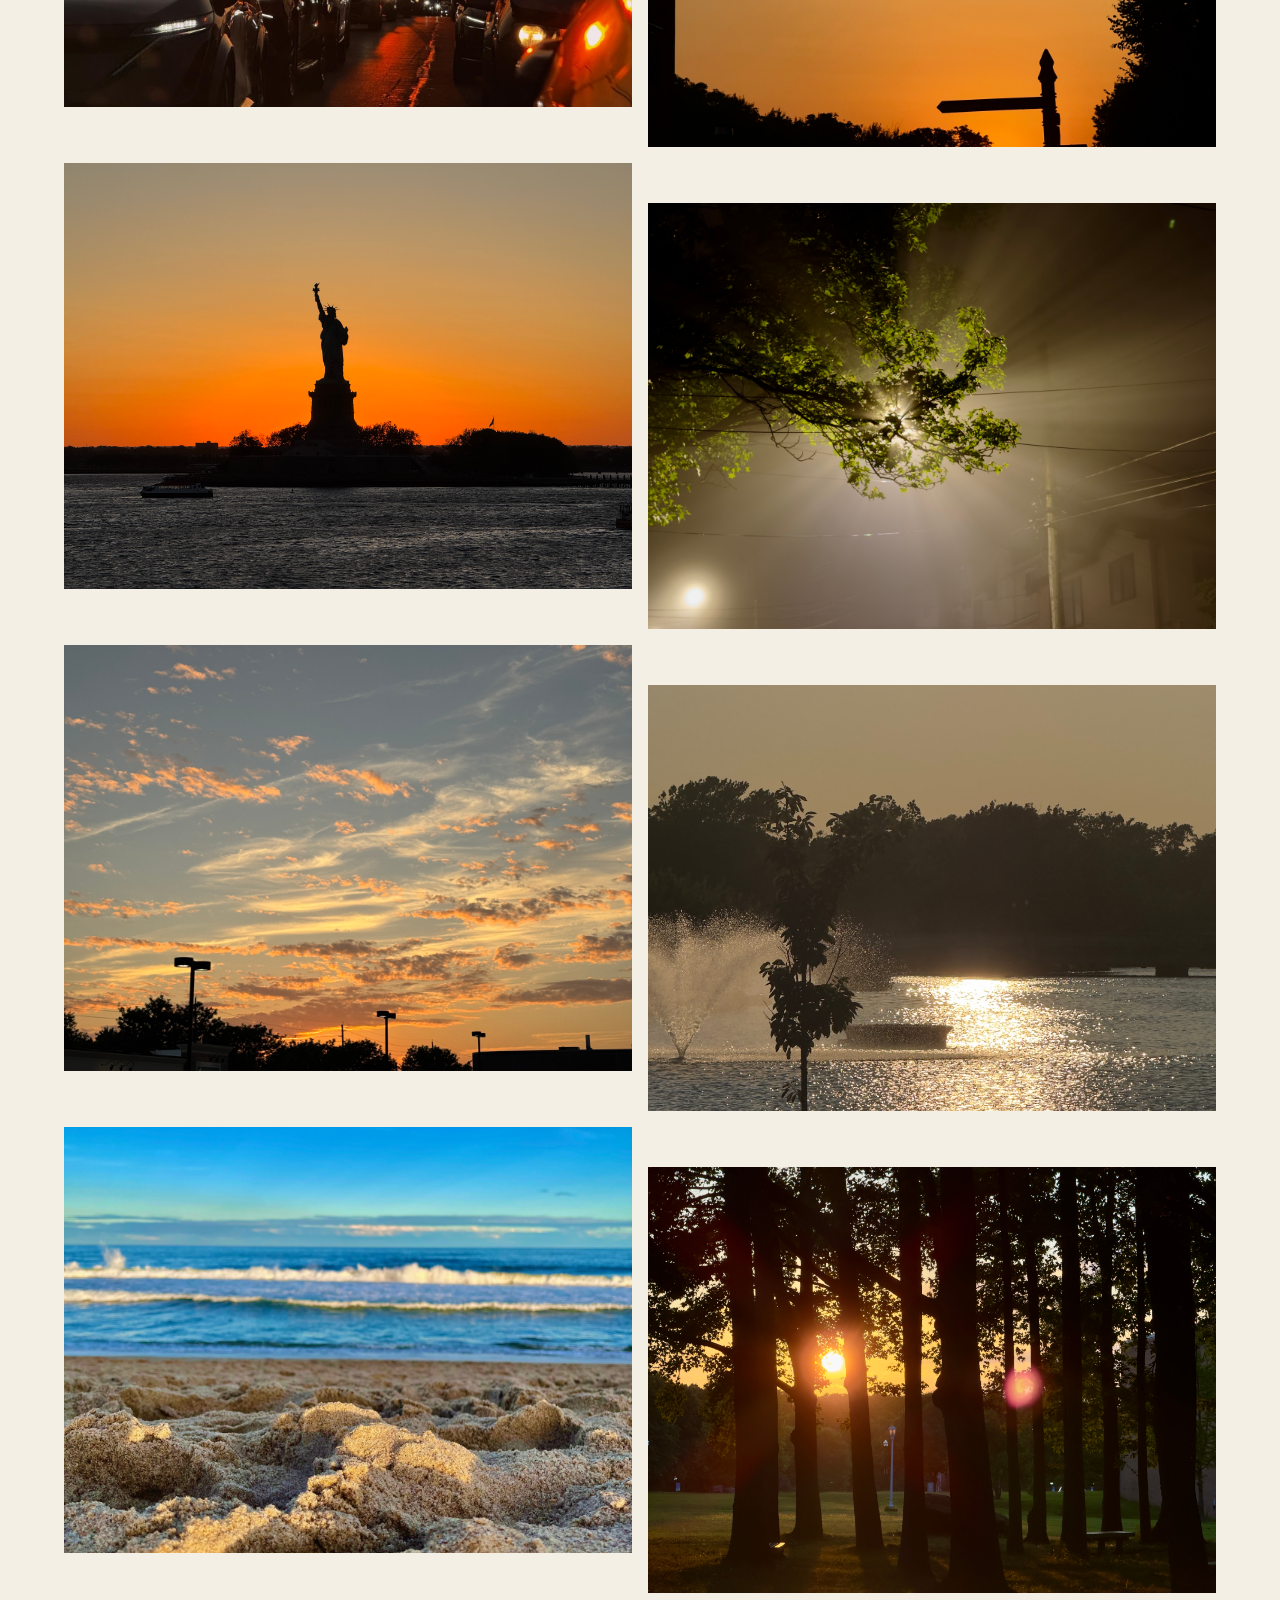
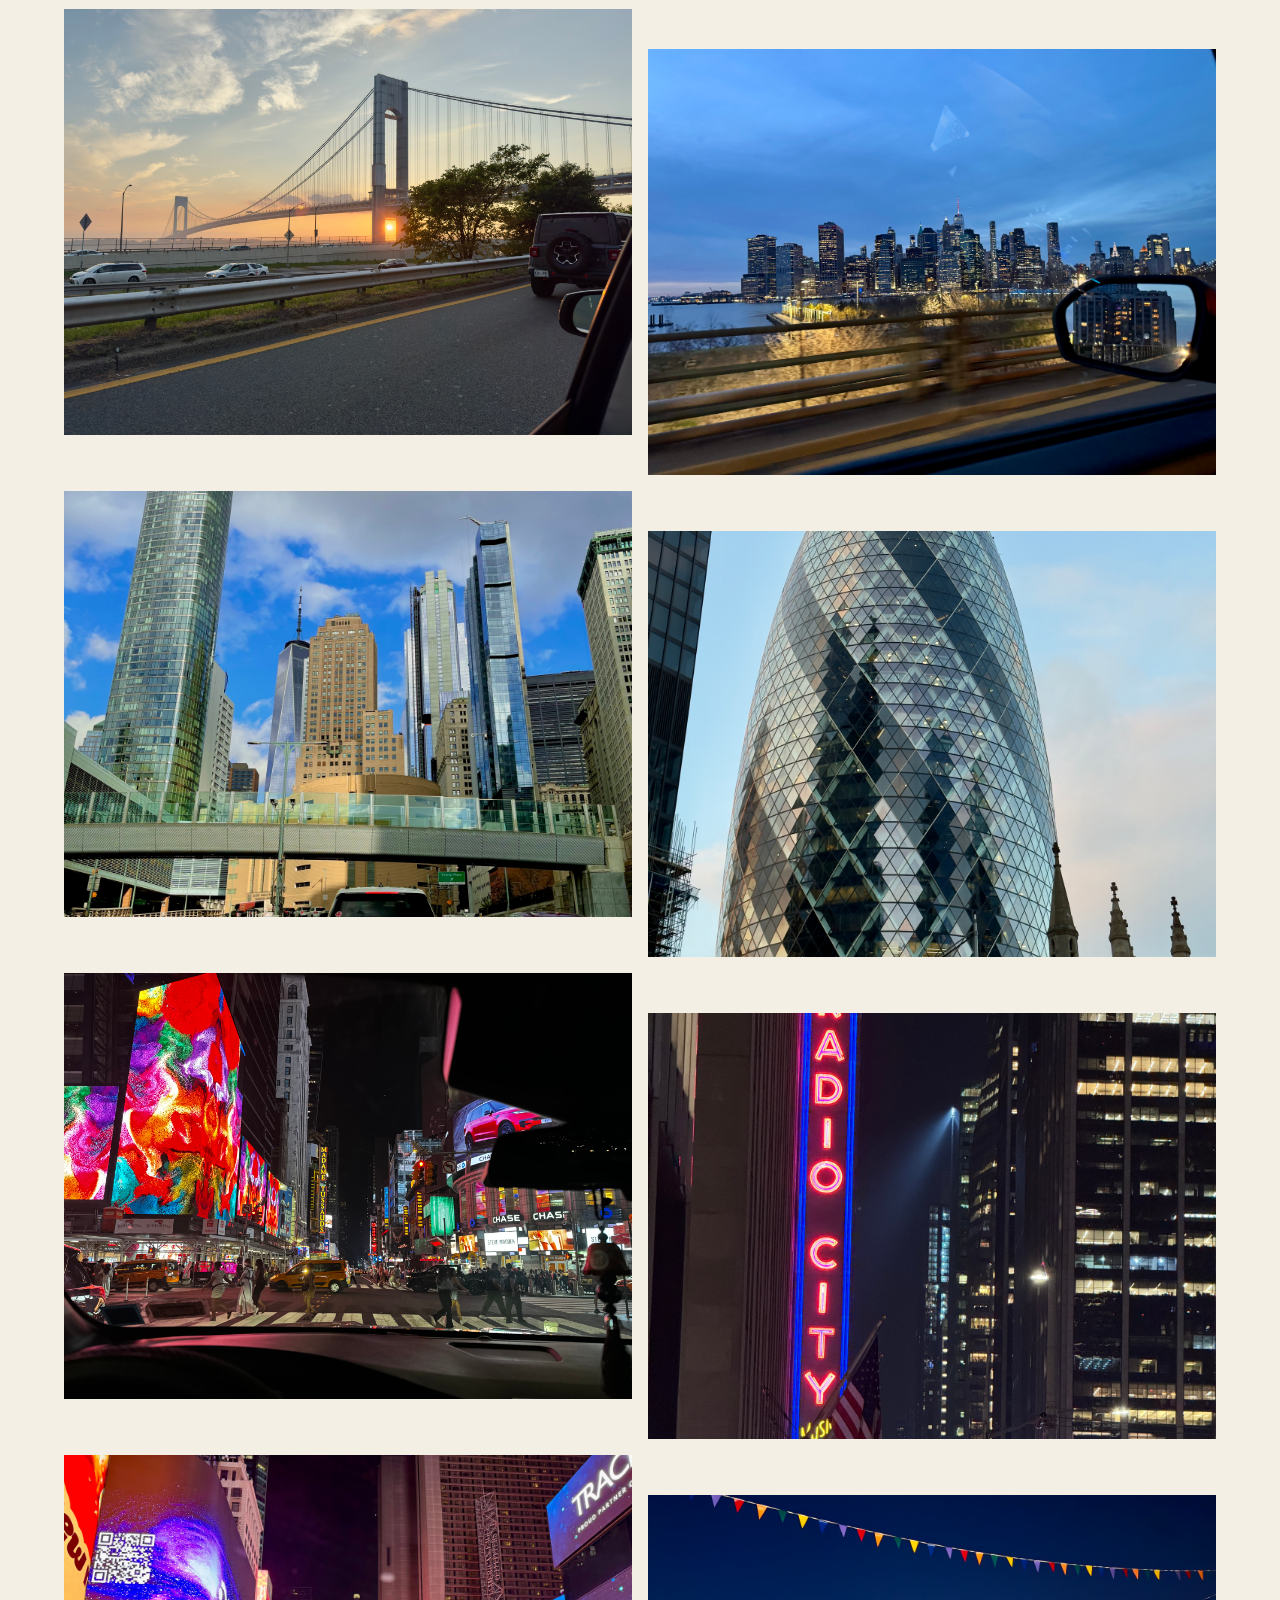
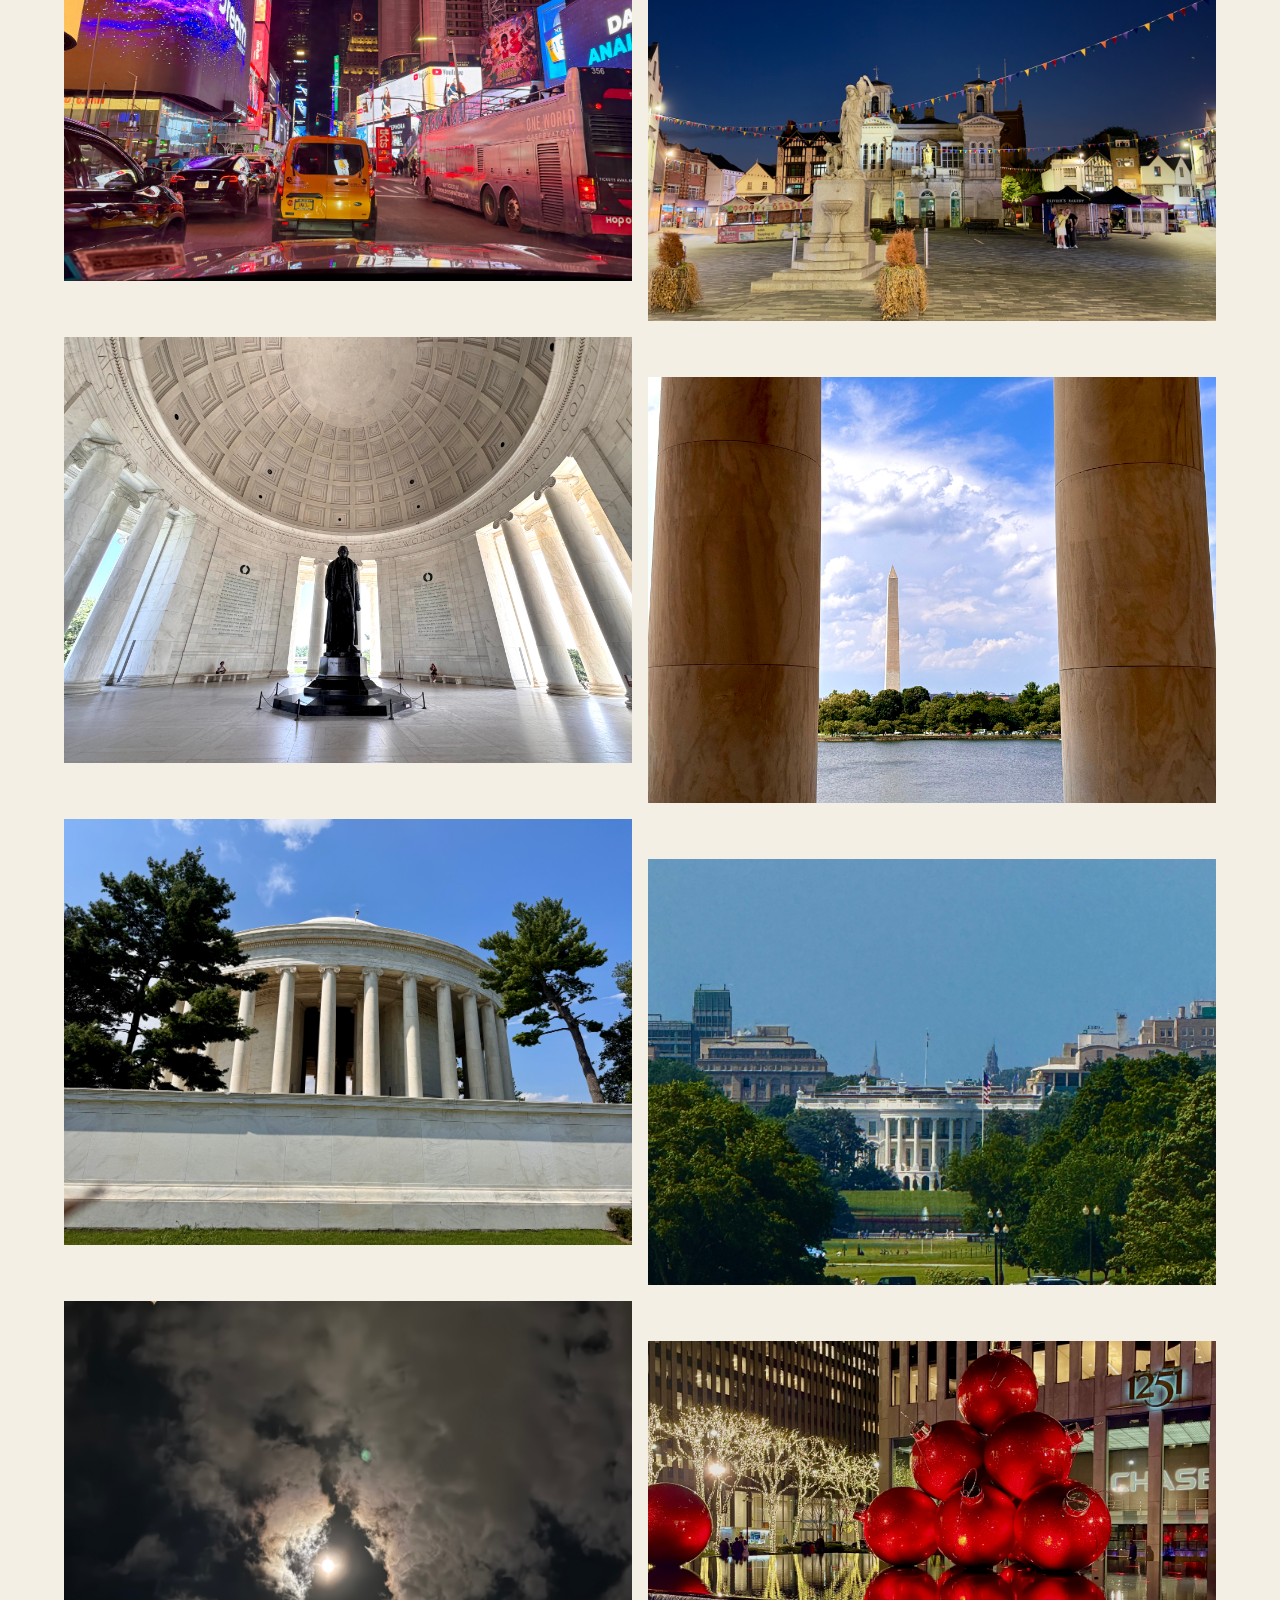
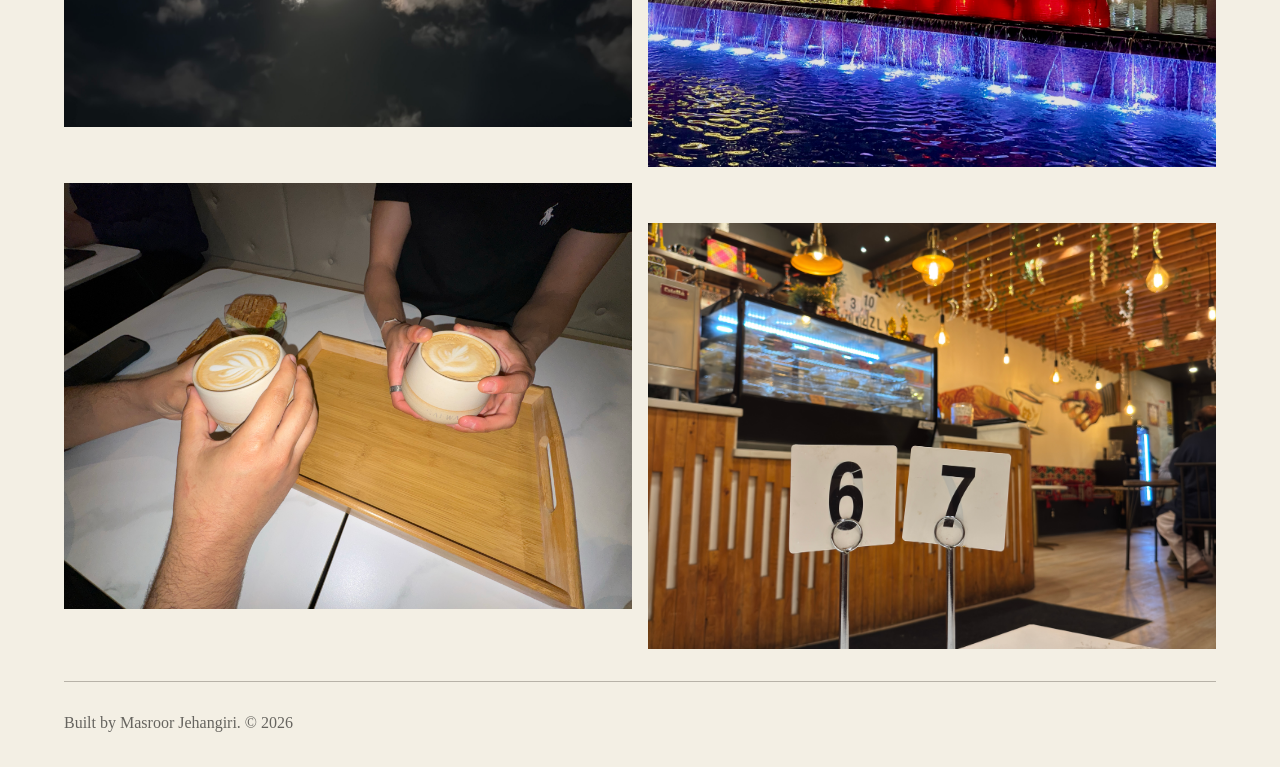
==== commit 0dd46436: "fixed css application on index file." ====
--- a/index.html
+++ b/index.html
@@ -4,7 +4,7 @@
 <head>
     <title>Masroor Jehangiri — Personal Website</title>
     <meta name="description" content="Personal website of Masroor Jehangiri.">
-    <link rel="stylesheet" href="../css/style.css">
+    <link rel="stylesheet" href="./css/style.css">
     <meta name="viewport" content="width=device-width, initial-scale=1.0">
 </head>
 
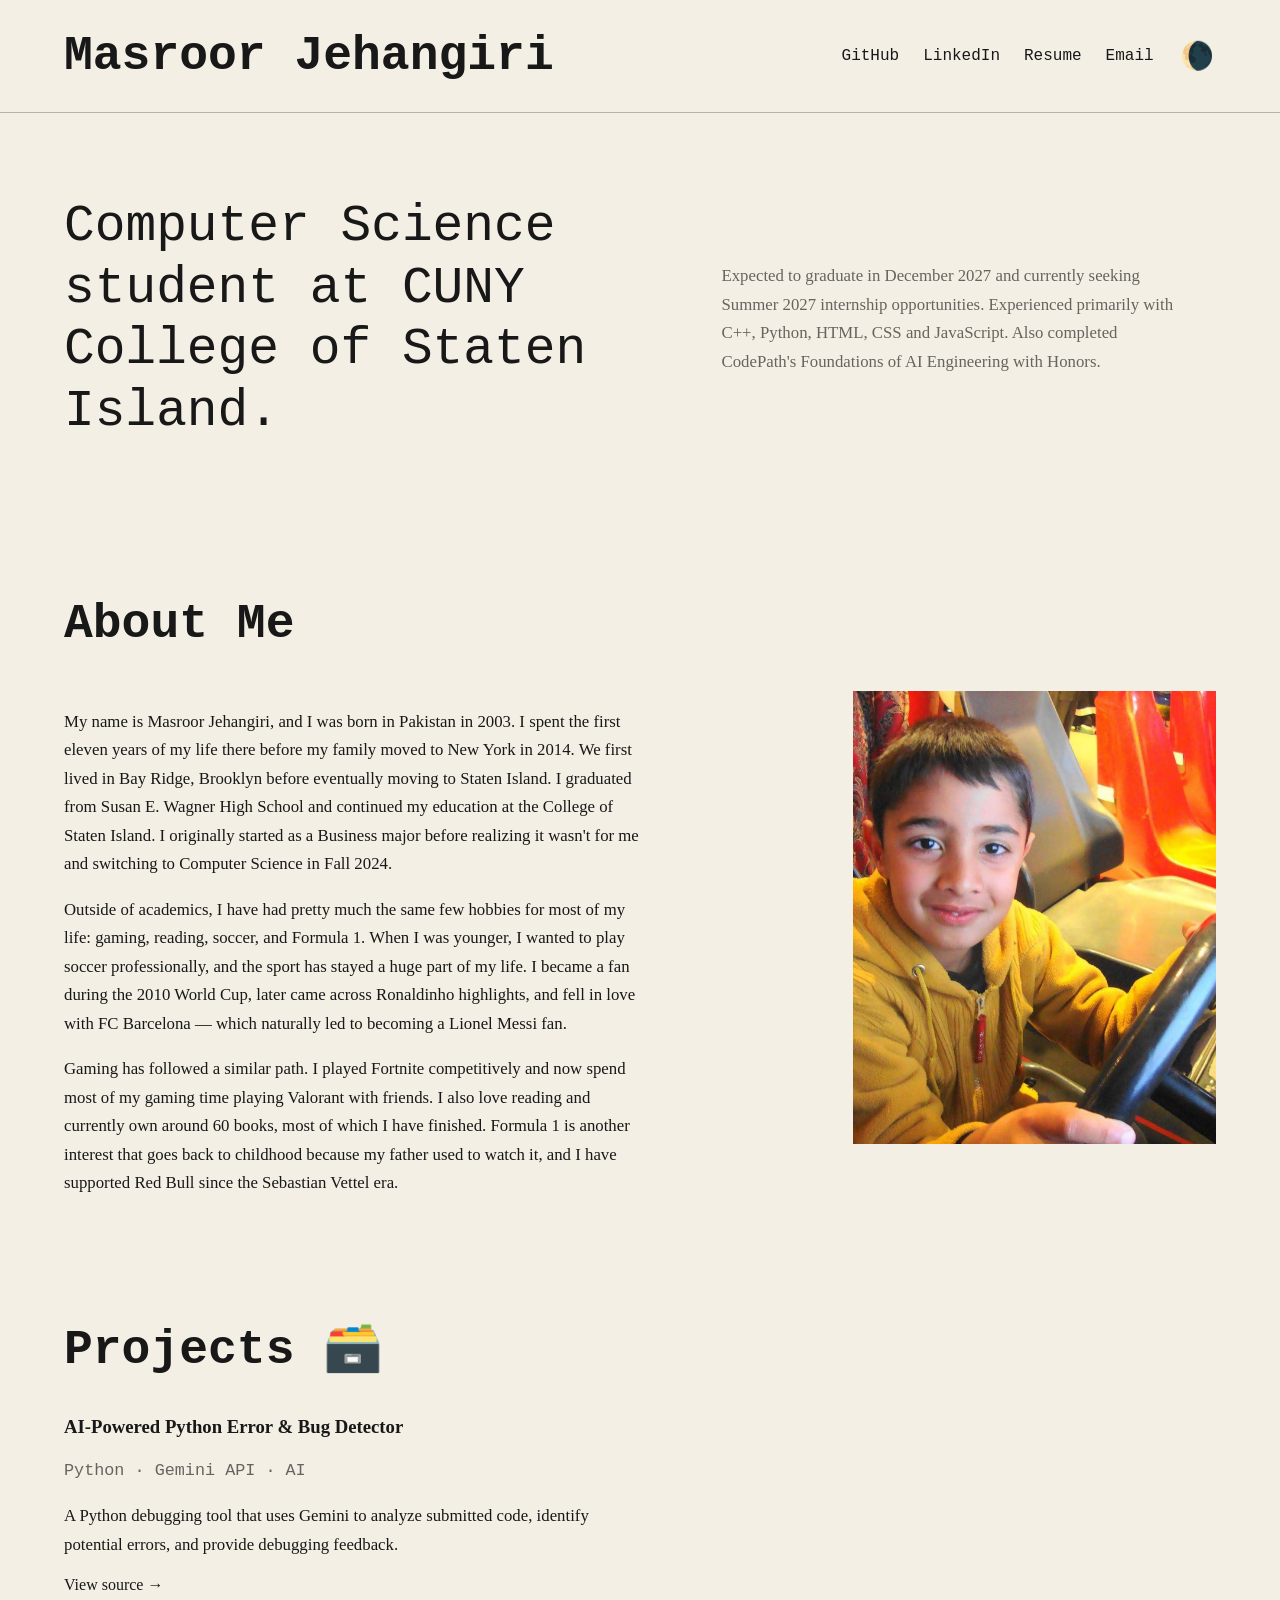
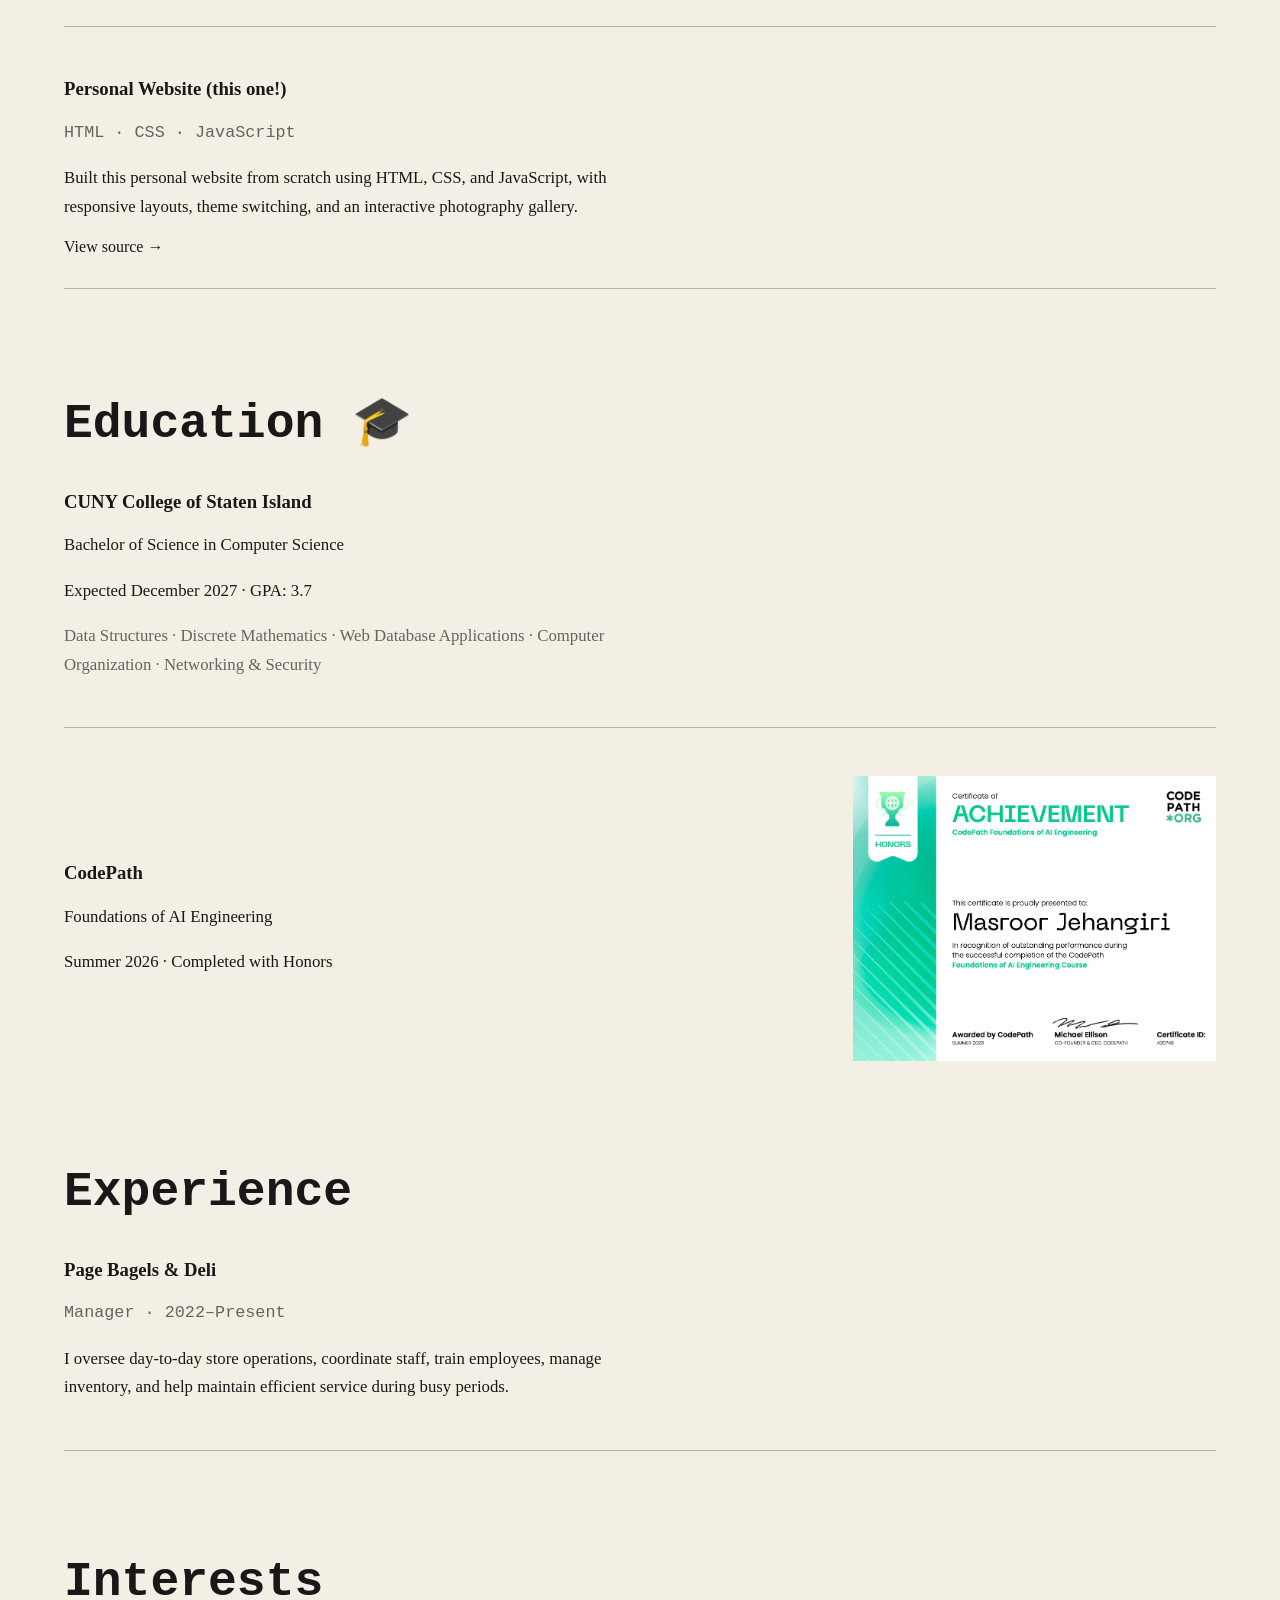
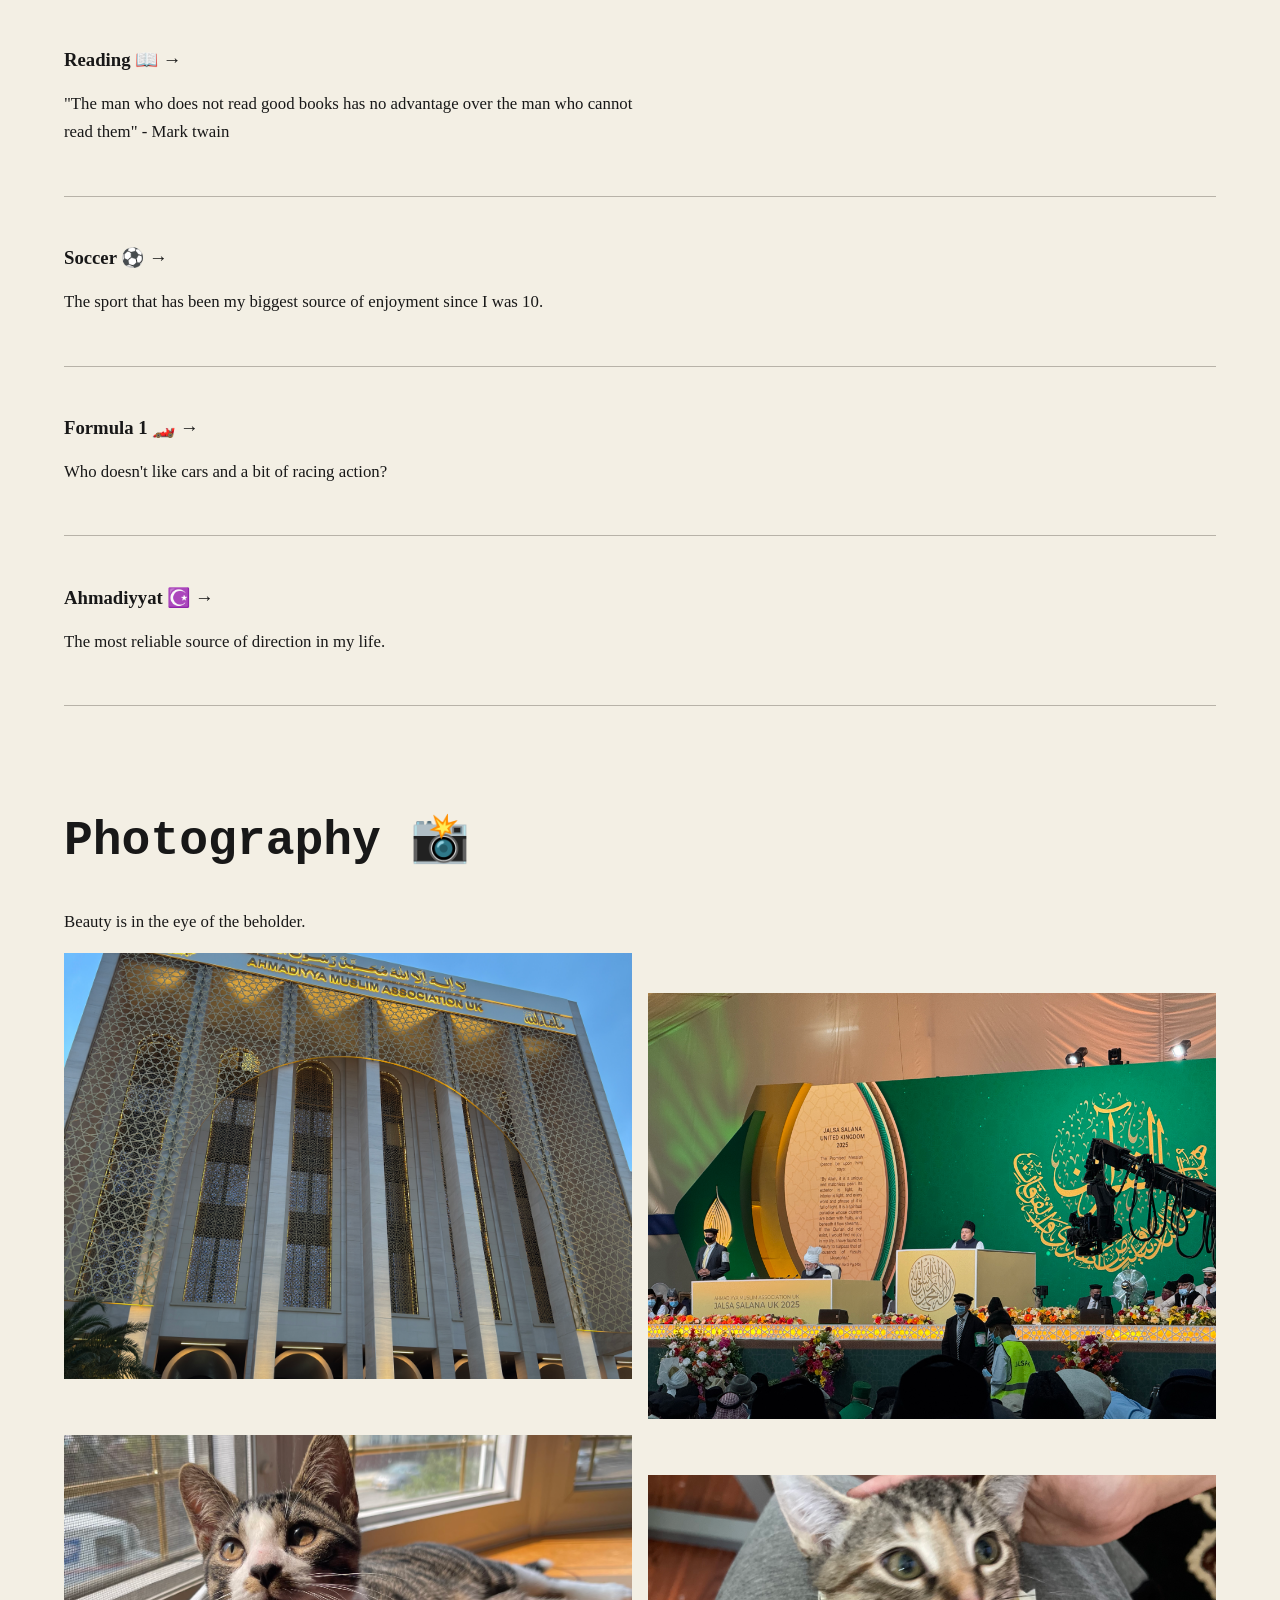
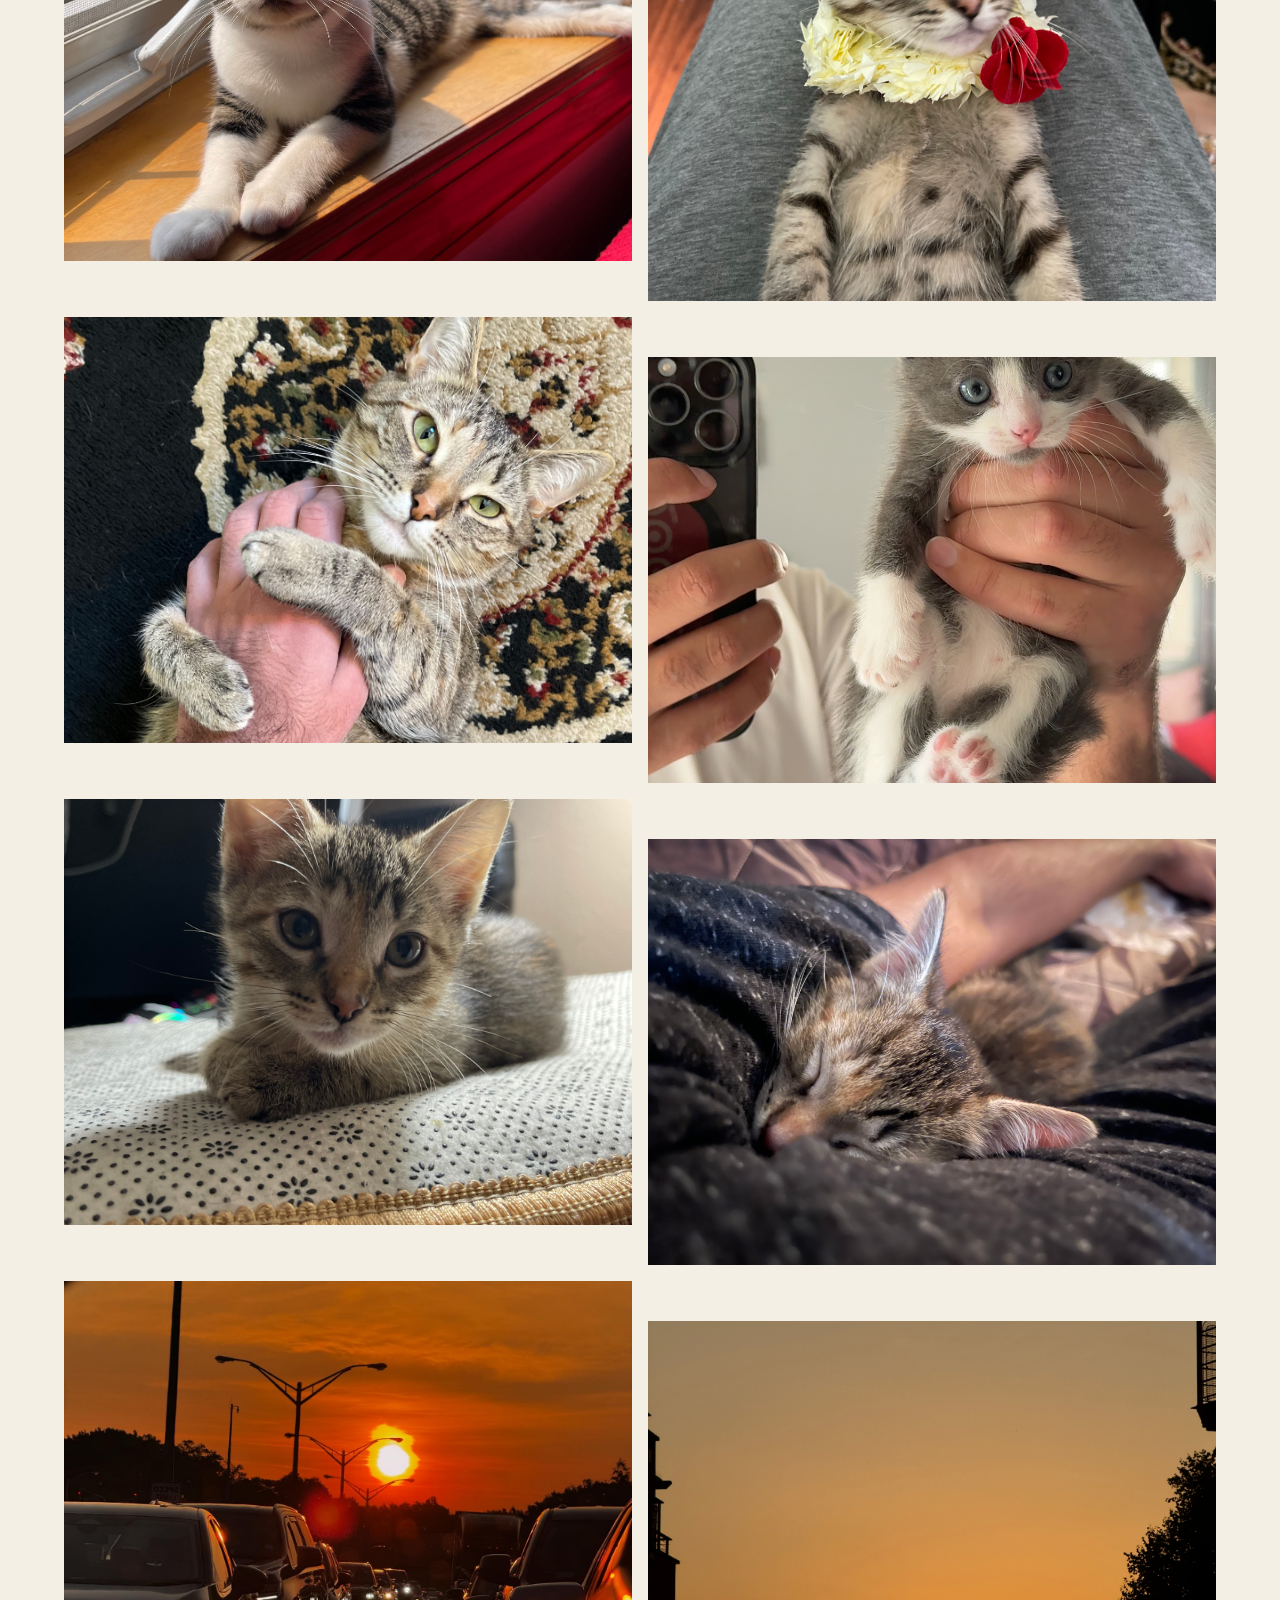
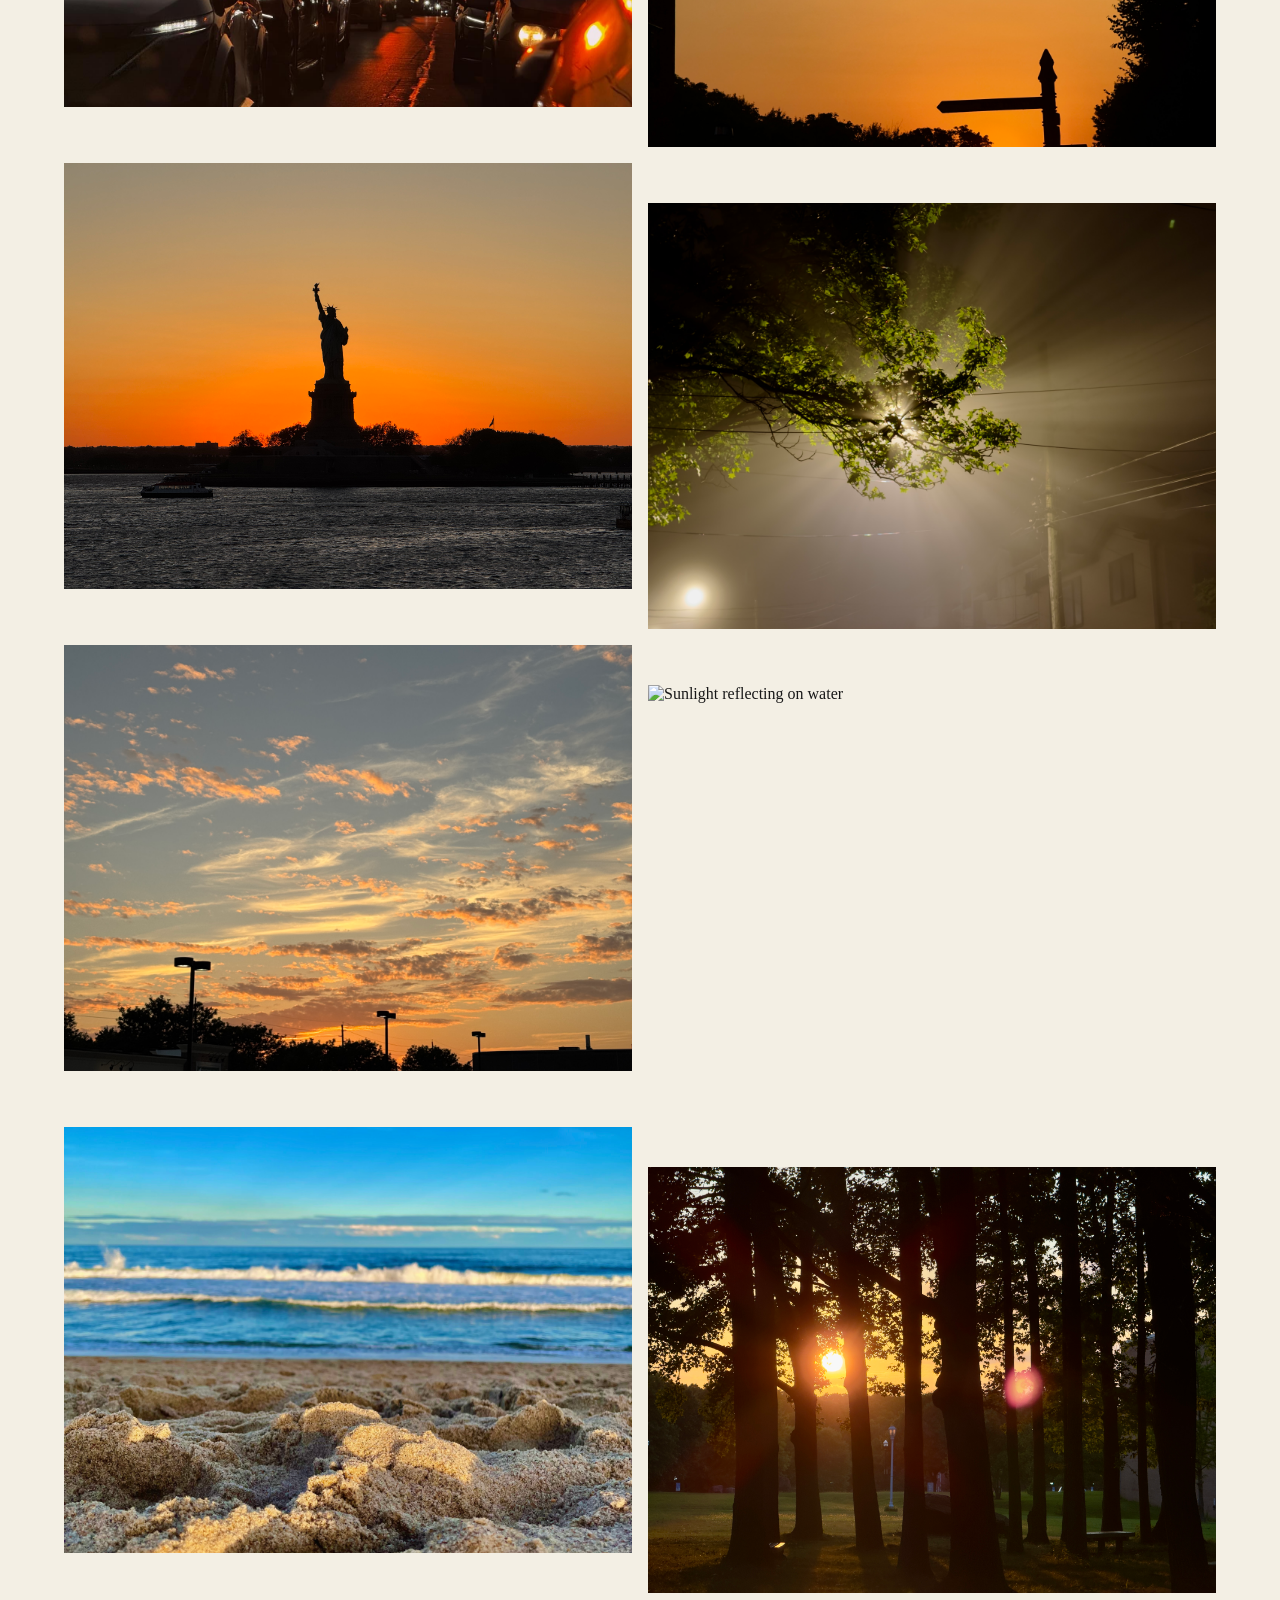
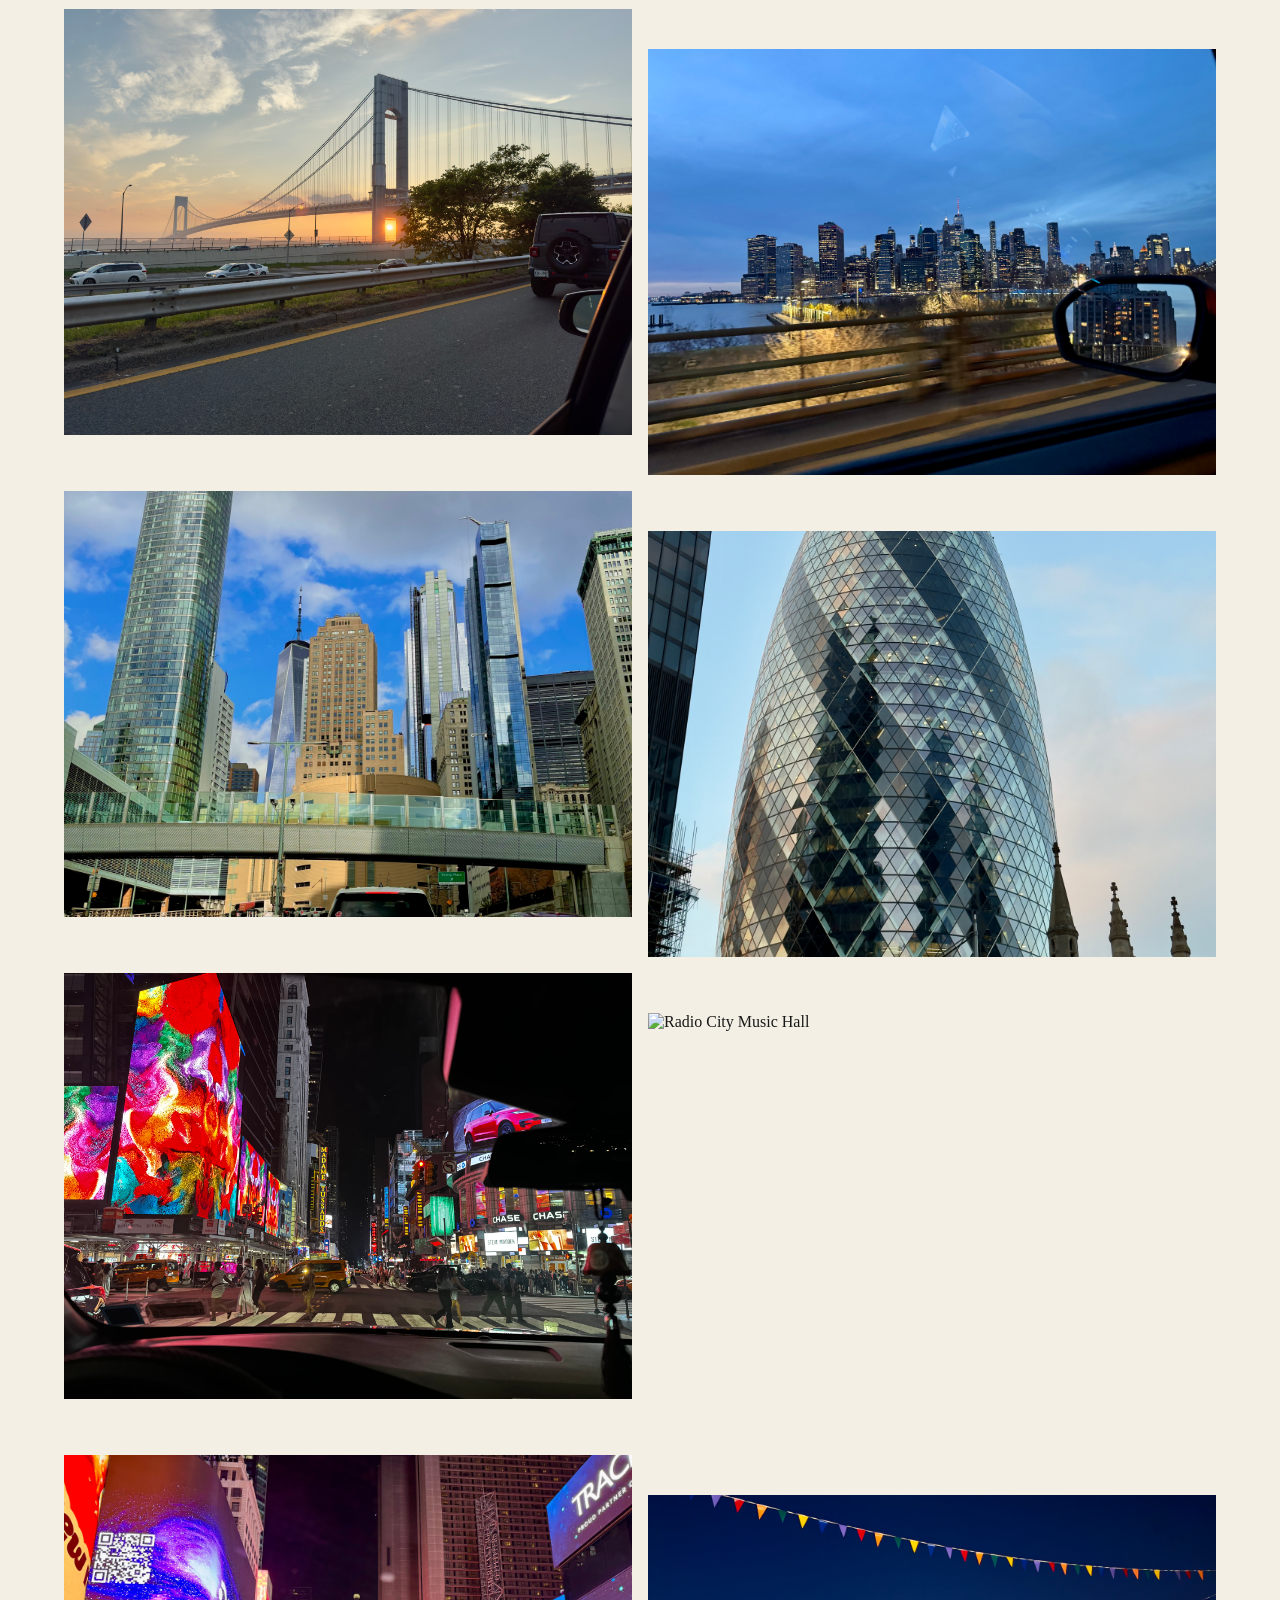
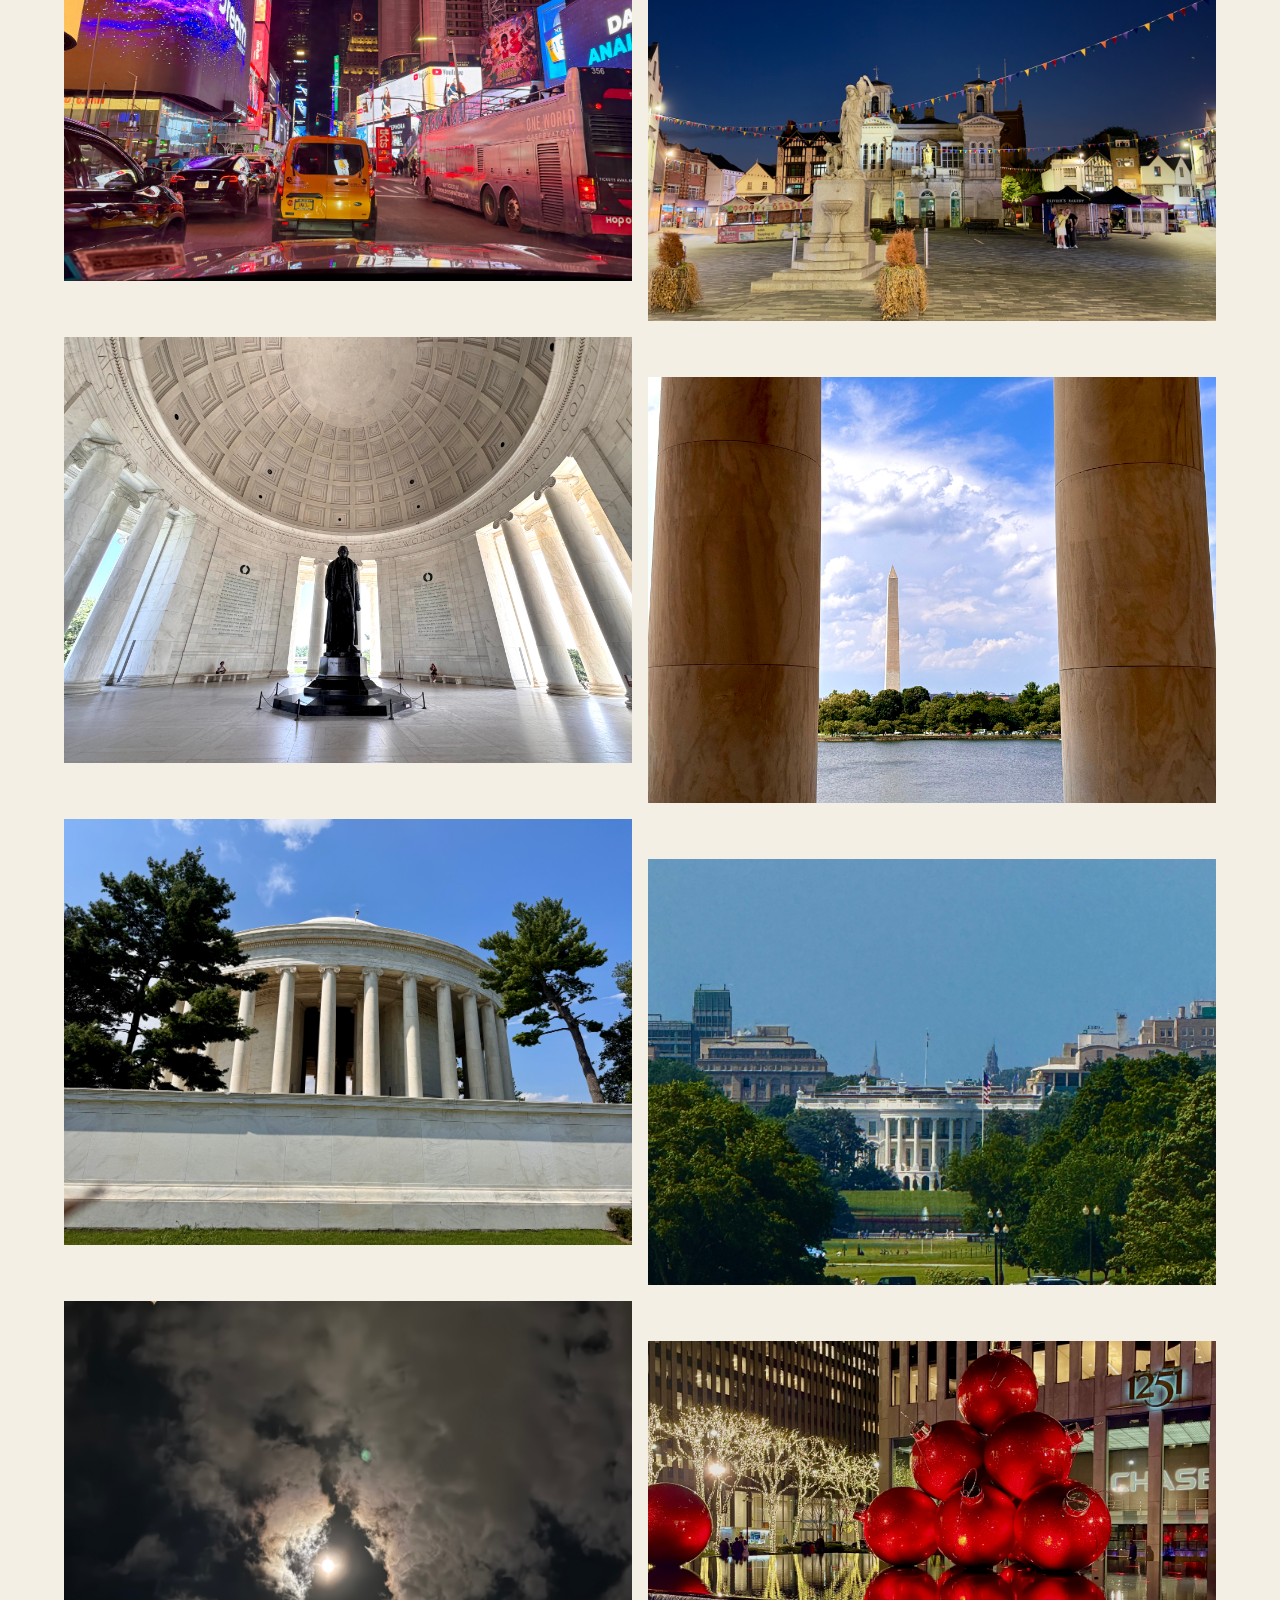
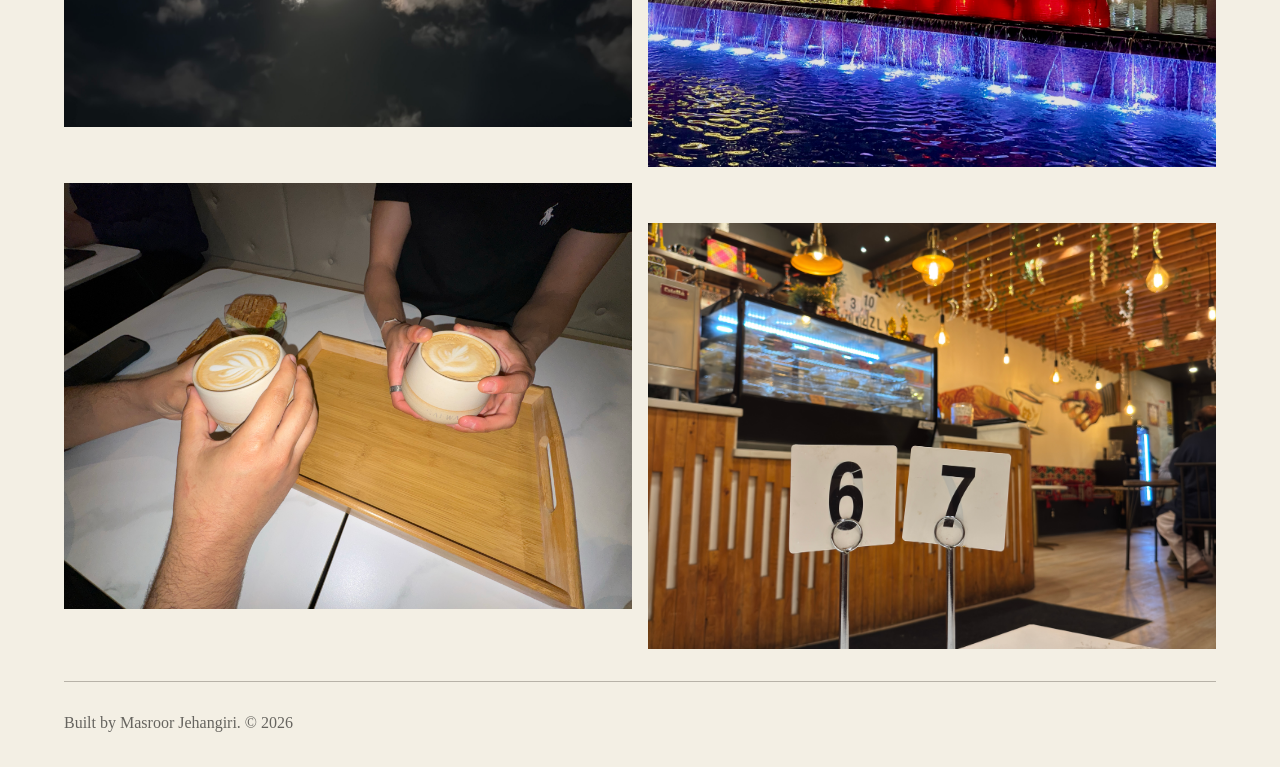
==== commit 0f082755: "Fixed URL issue" ====
--- a/index.html
+++ b/index.html
@@ -6,6 +6,7 @@
     <meta name="description" content="Personal website of Masroor Jehangiri.">
     <link rel="stylesheet" href="./css/style.css">
     <meta name="viewport" content="width=device-width, initial-scale=1.0">
+    <link rel="canonical" href="https://masroorjehangiri.com/" />
 </head>
 
 <body>
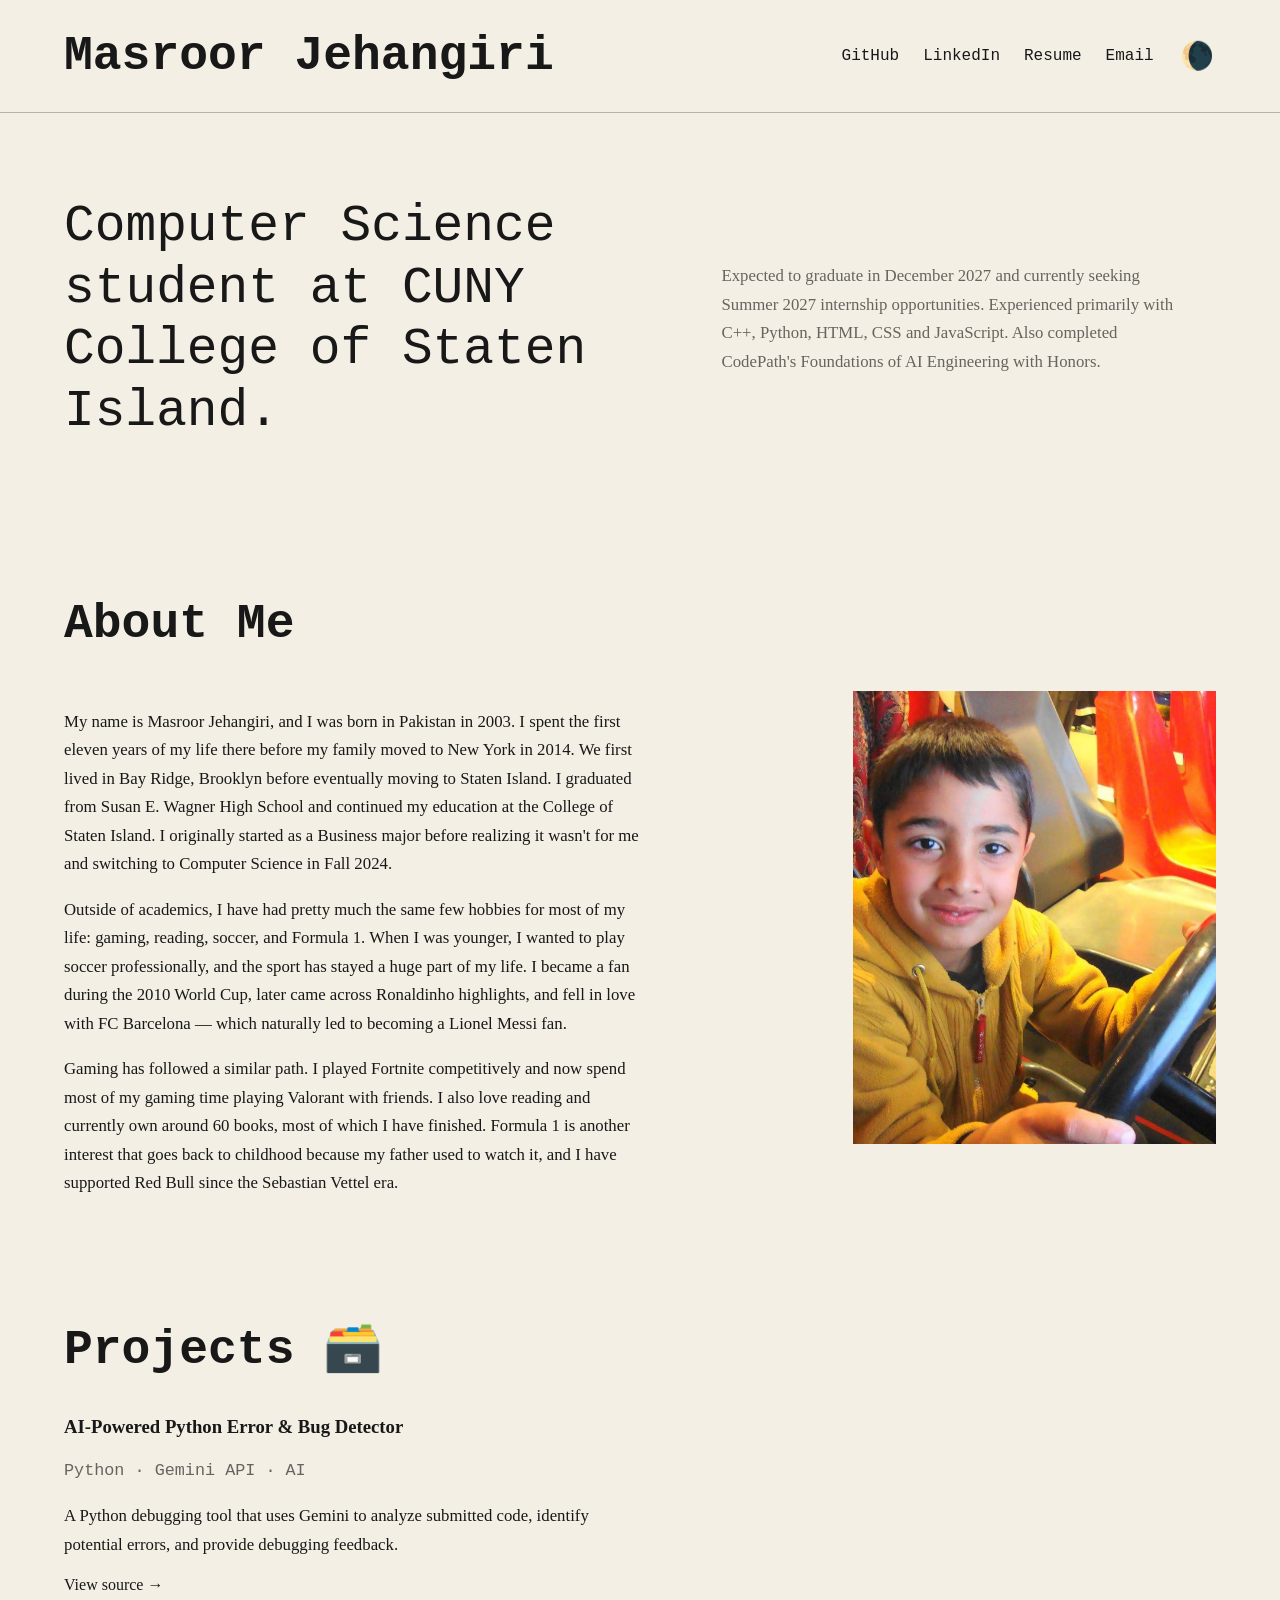
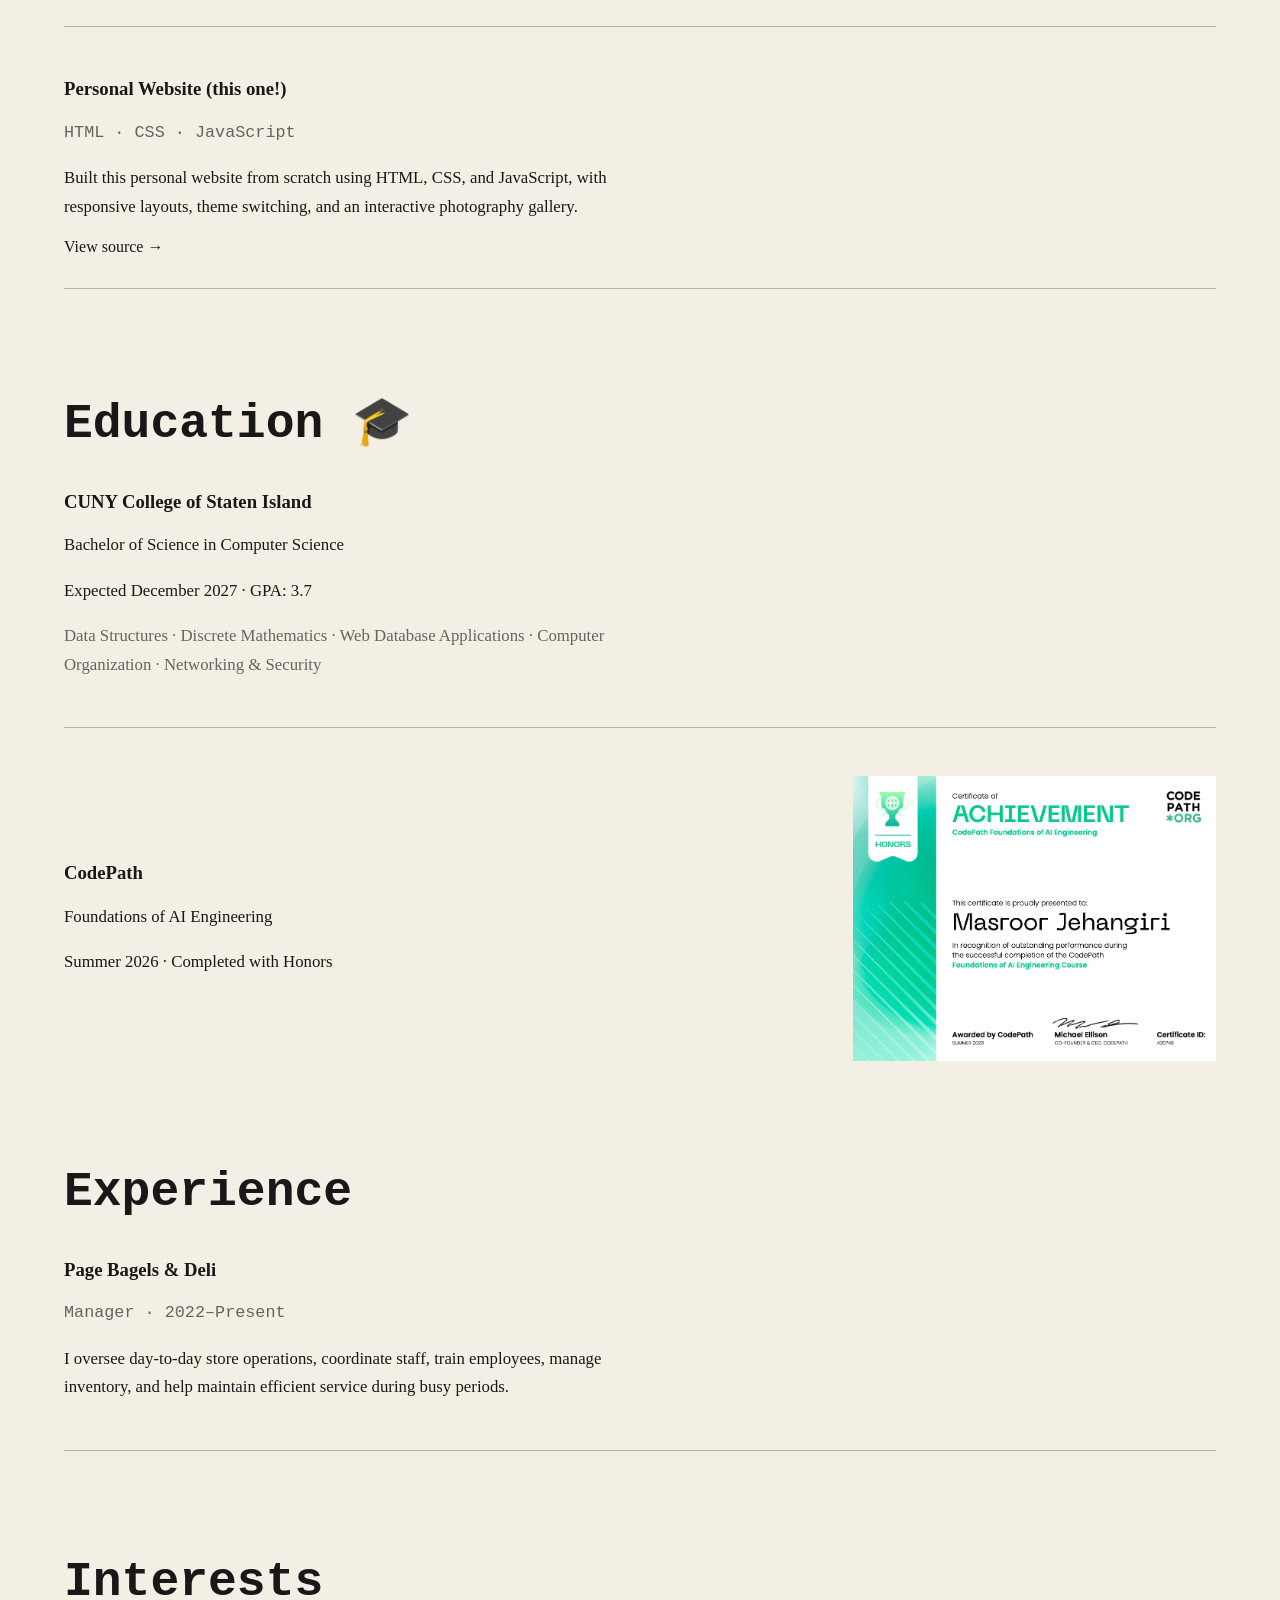
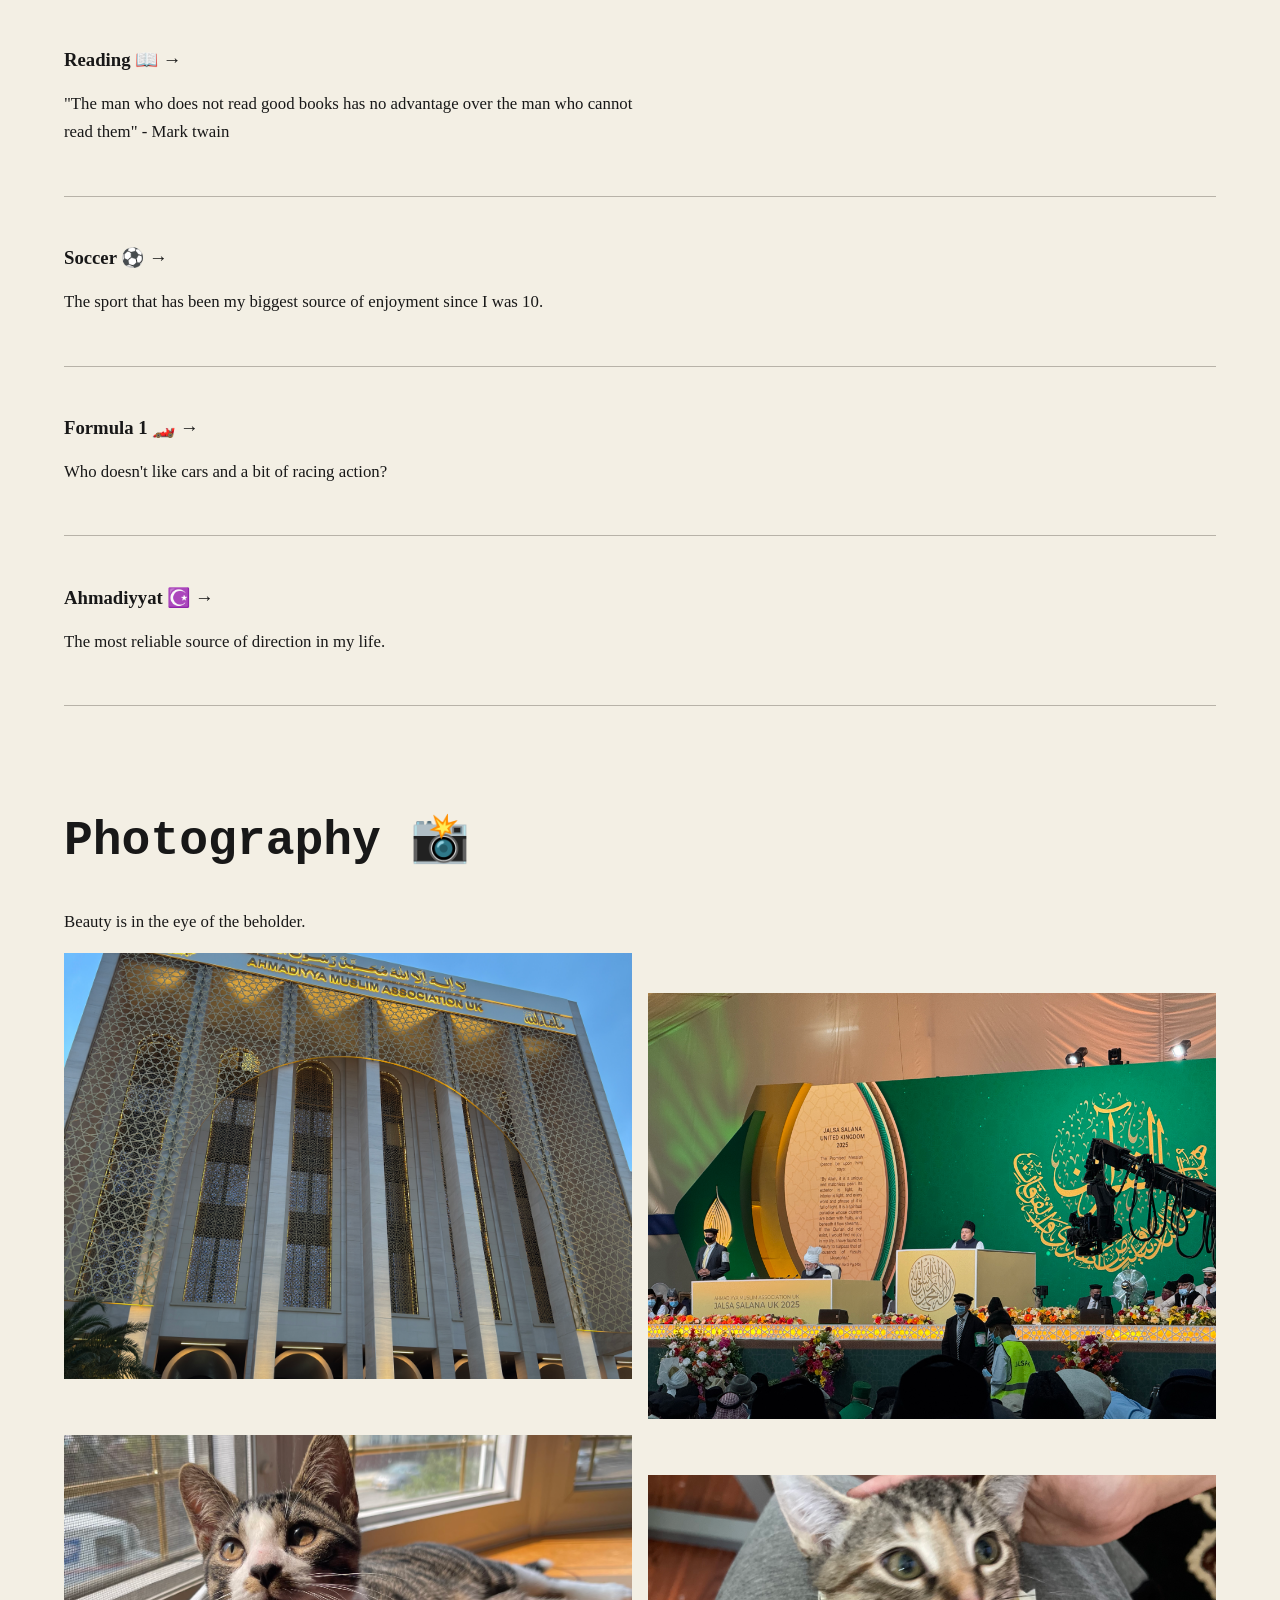
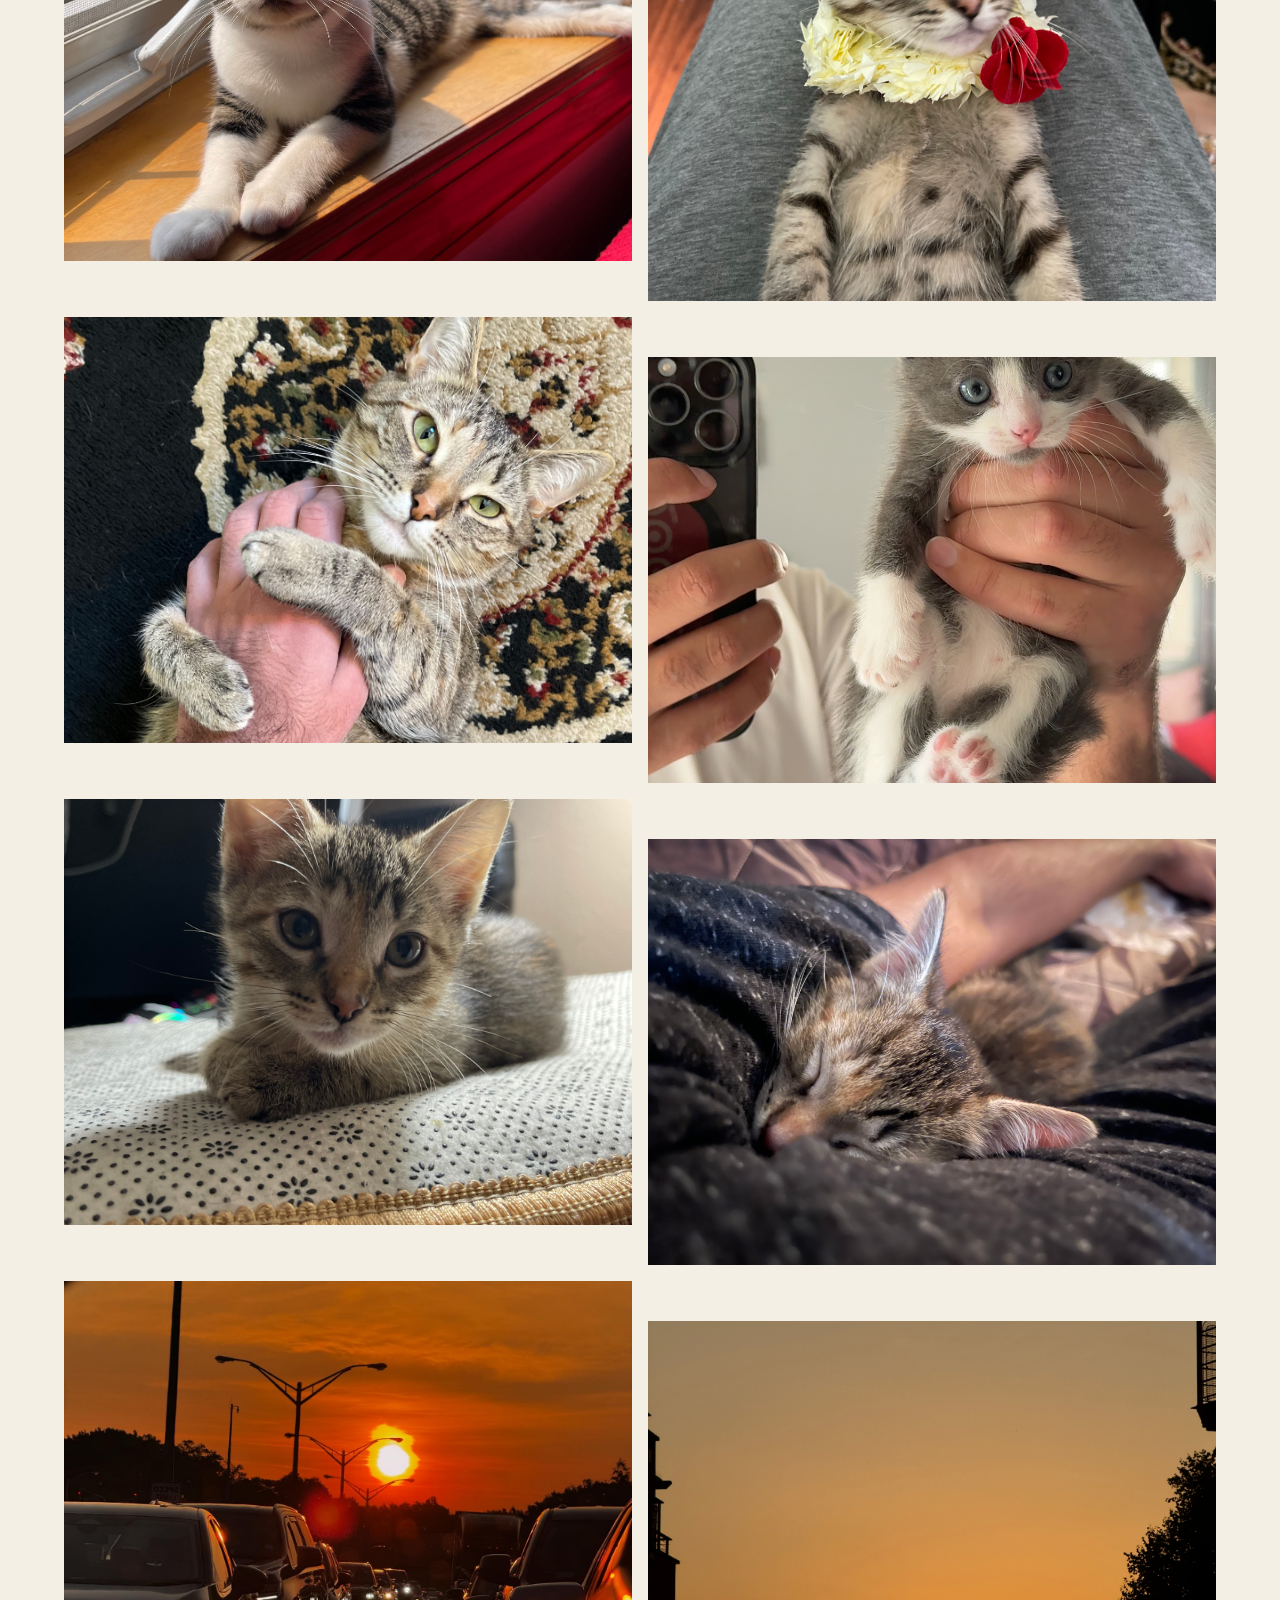
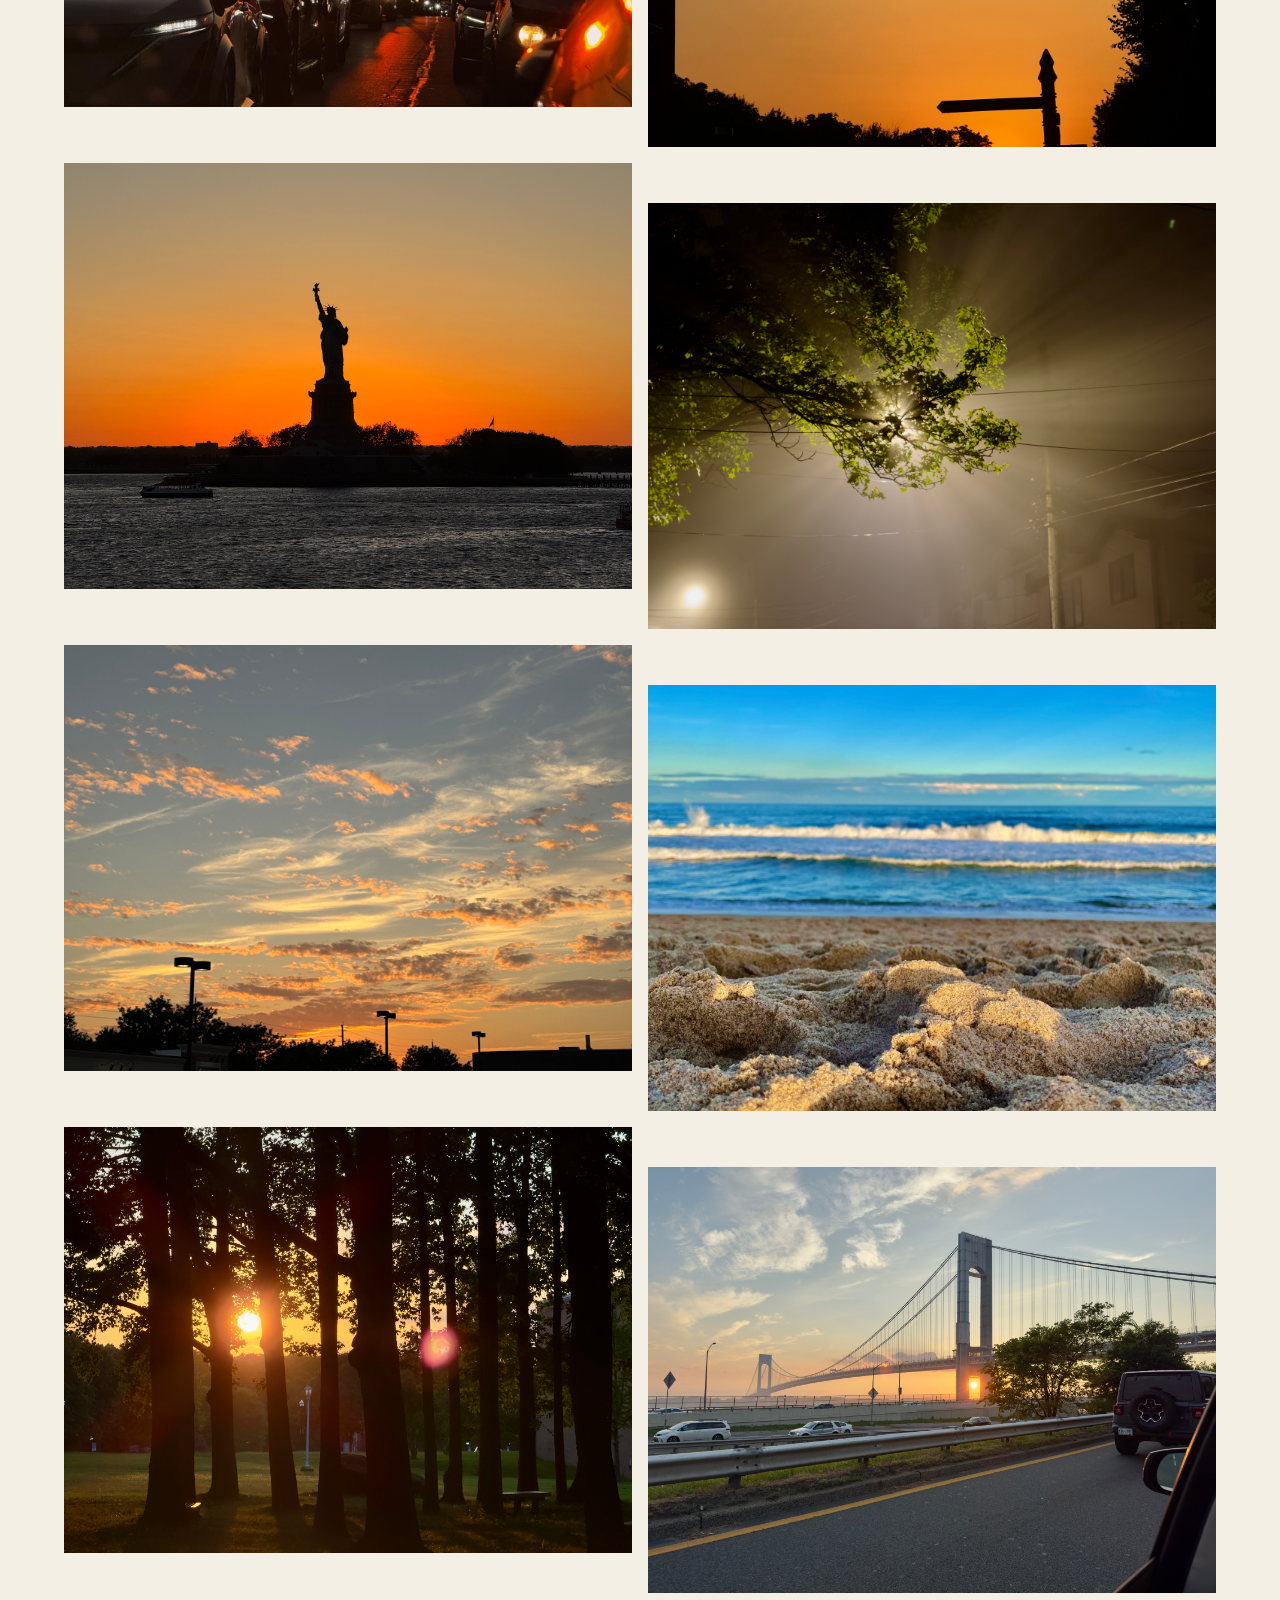
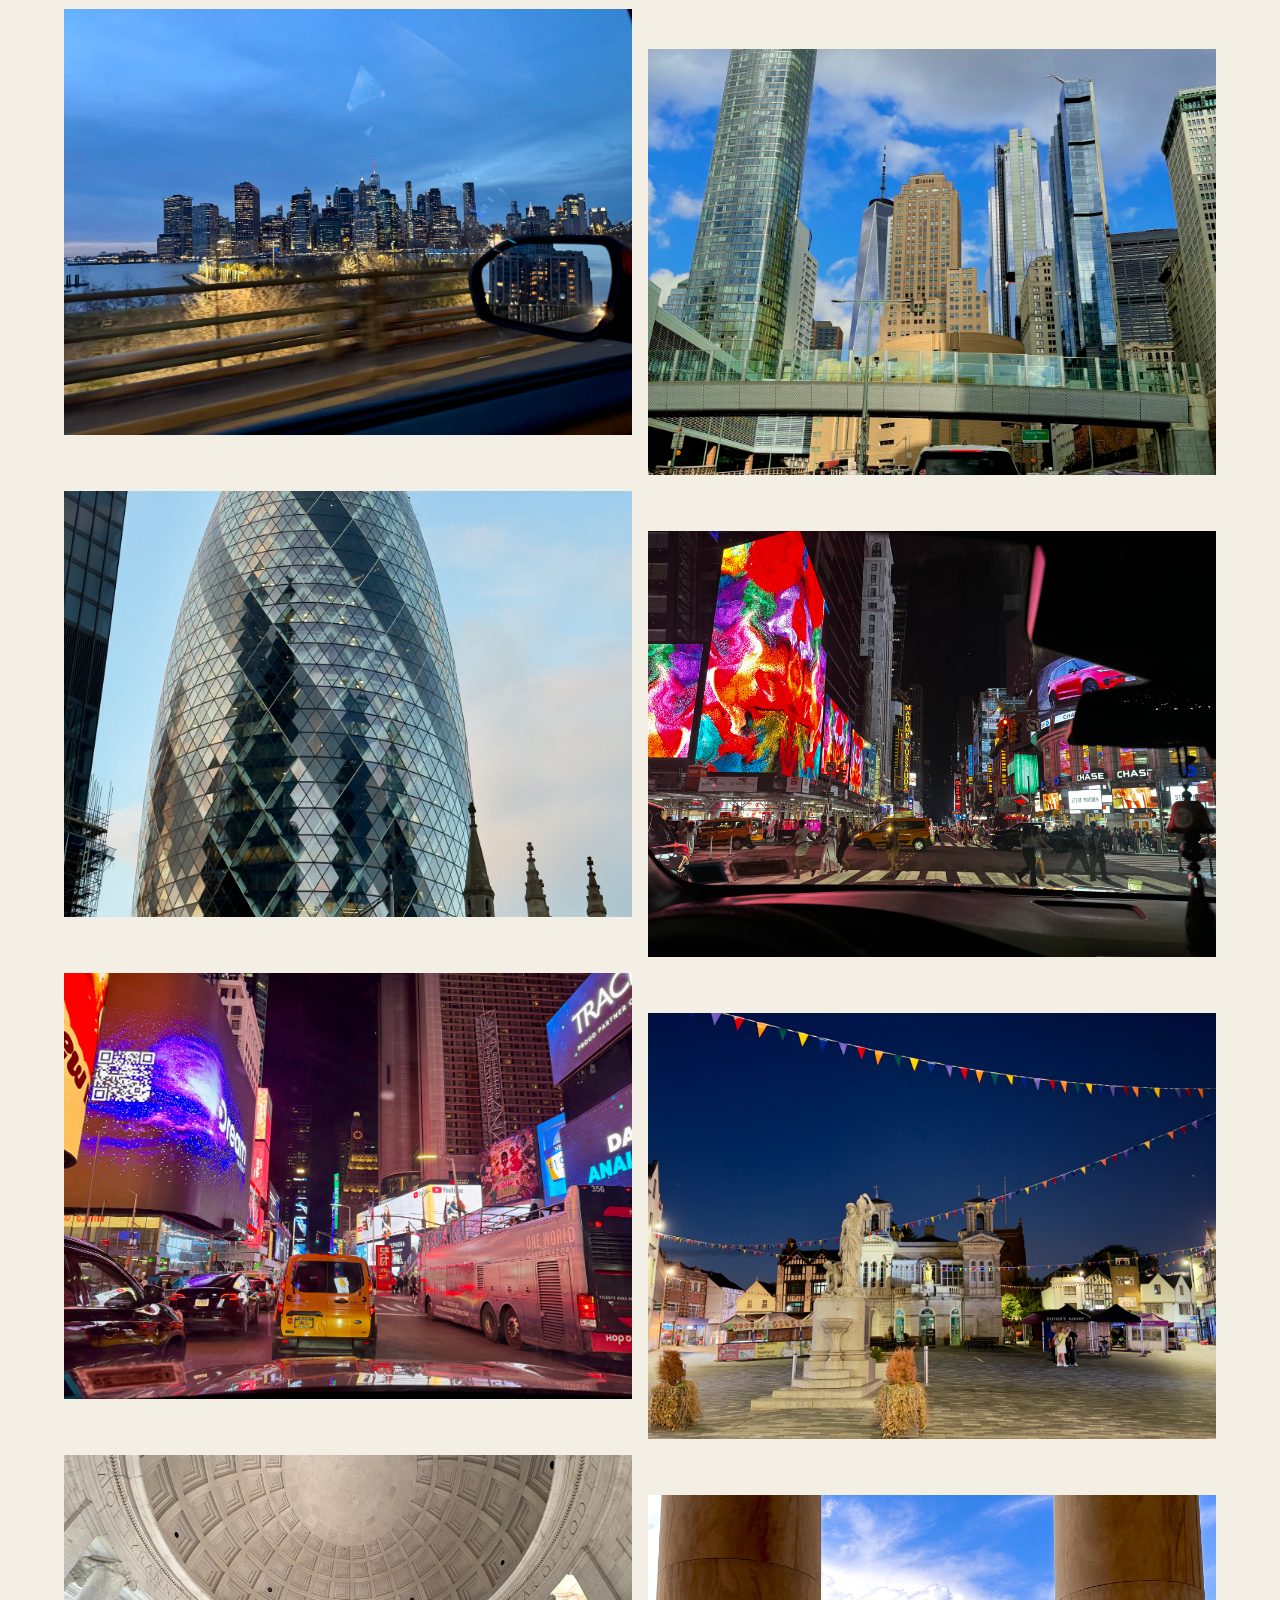
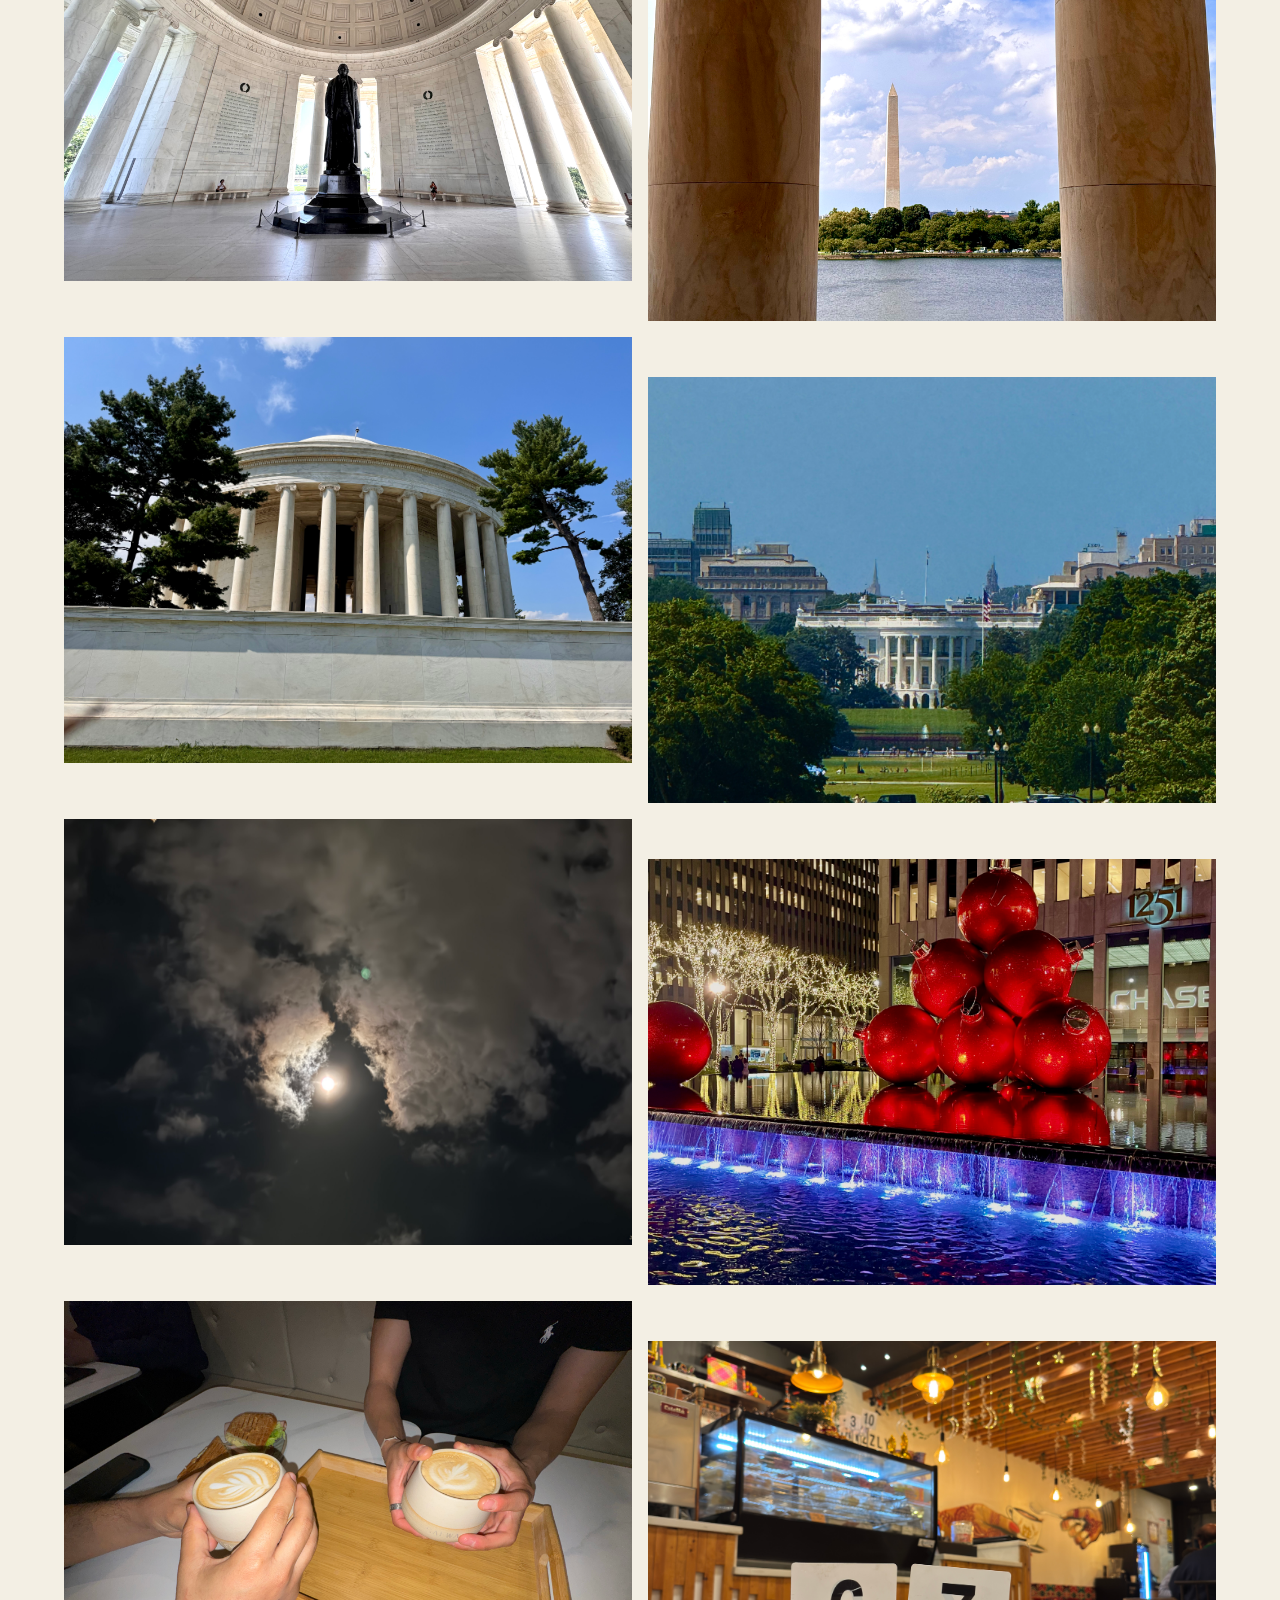
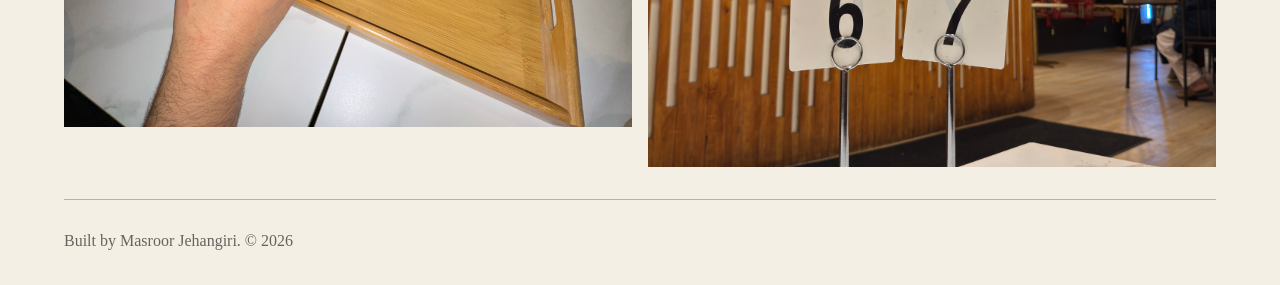
==== commit e4956e7f: "removed corrupted images" ====
--- a/index.html
+++ b/index.html
@@ -261,7 +261,6 @@
 
                 <img src="images/sky.jpeg" alt="Clouds in the sky" loading="lazy">
 
-                <img src="images/sun-on-water.jpeg" alt="Sunlight reflecting on water" loading="lazy">
 
                 <img src="images/beach.jpeg" alt="Beach landscape" loading="lazy">
 
@@ -276,8 +275,6 @@
                 <img src="images/london-building.jpeg" alt="Building in London" loading="lazy">
 
                 <img src="images/billboards.jpeg" alt="City billboards" loading="lazy">
-
-                <img src="images/radiocity.jpeg" alt="Radio City Music Hall" loading="lazy">
 
                 <img src="images/timesquare.jpeg" alt="Times Square" loading="lazy">
 
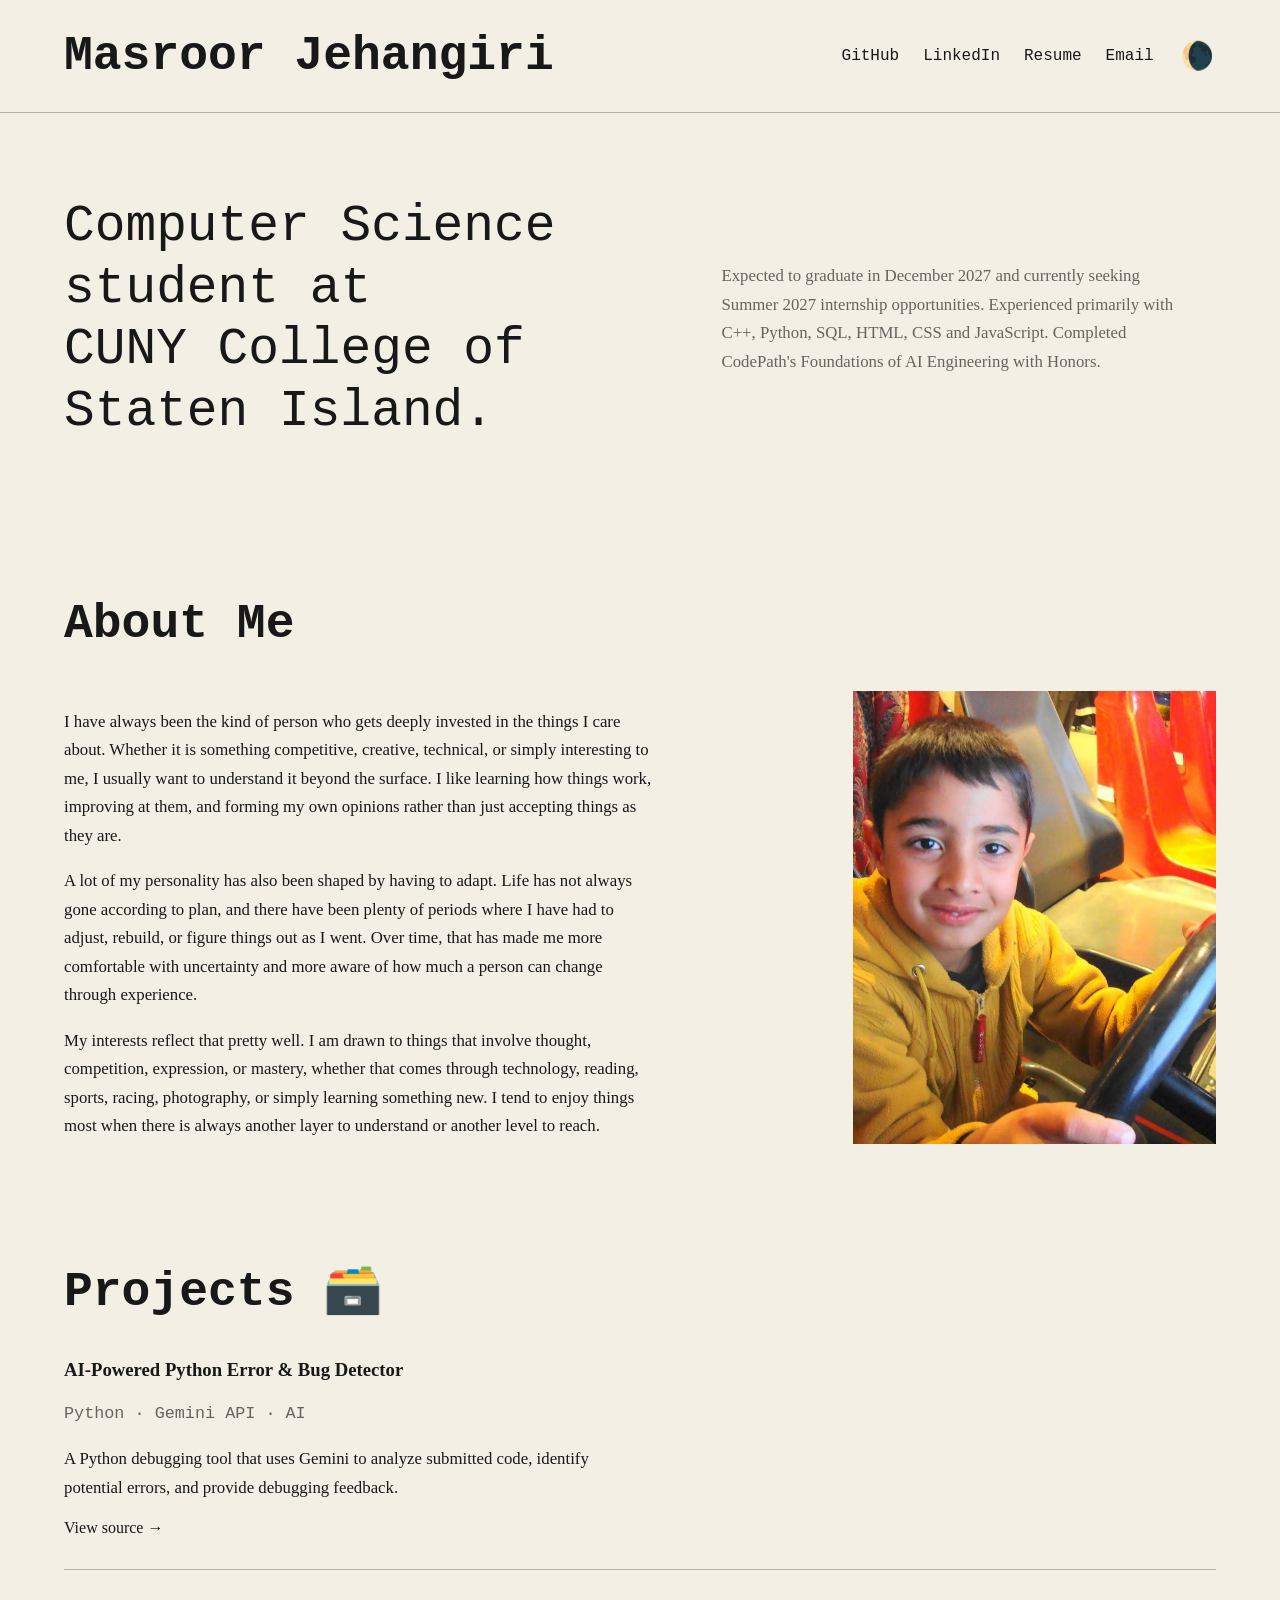
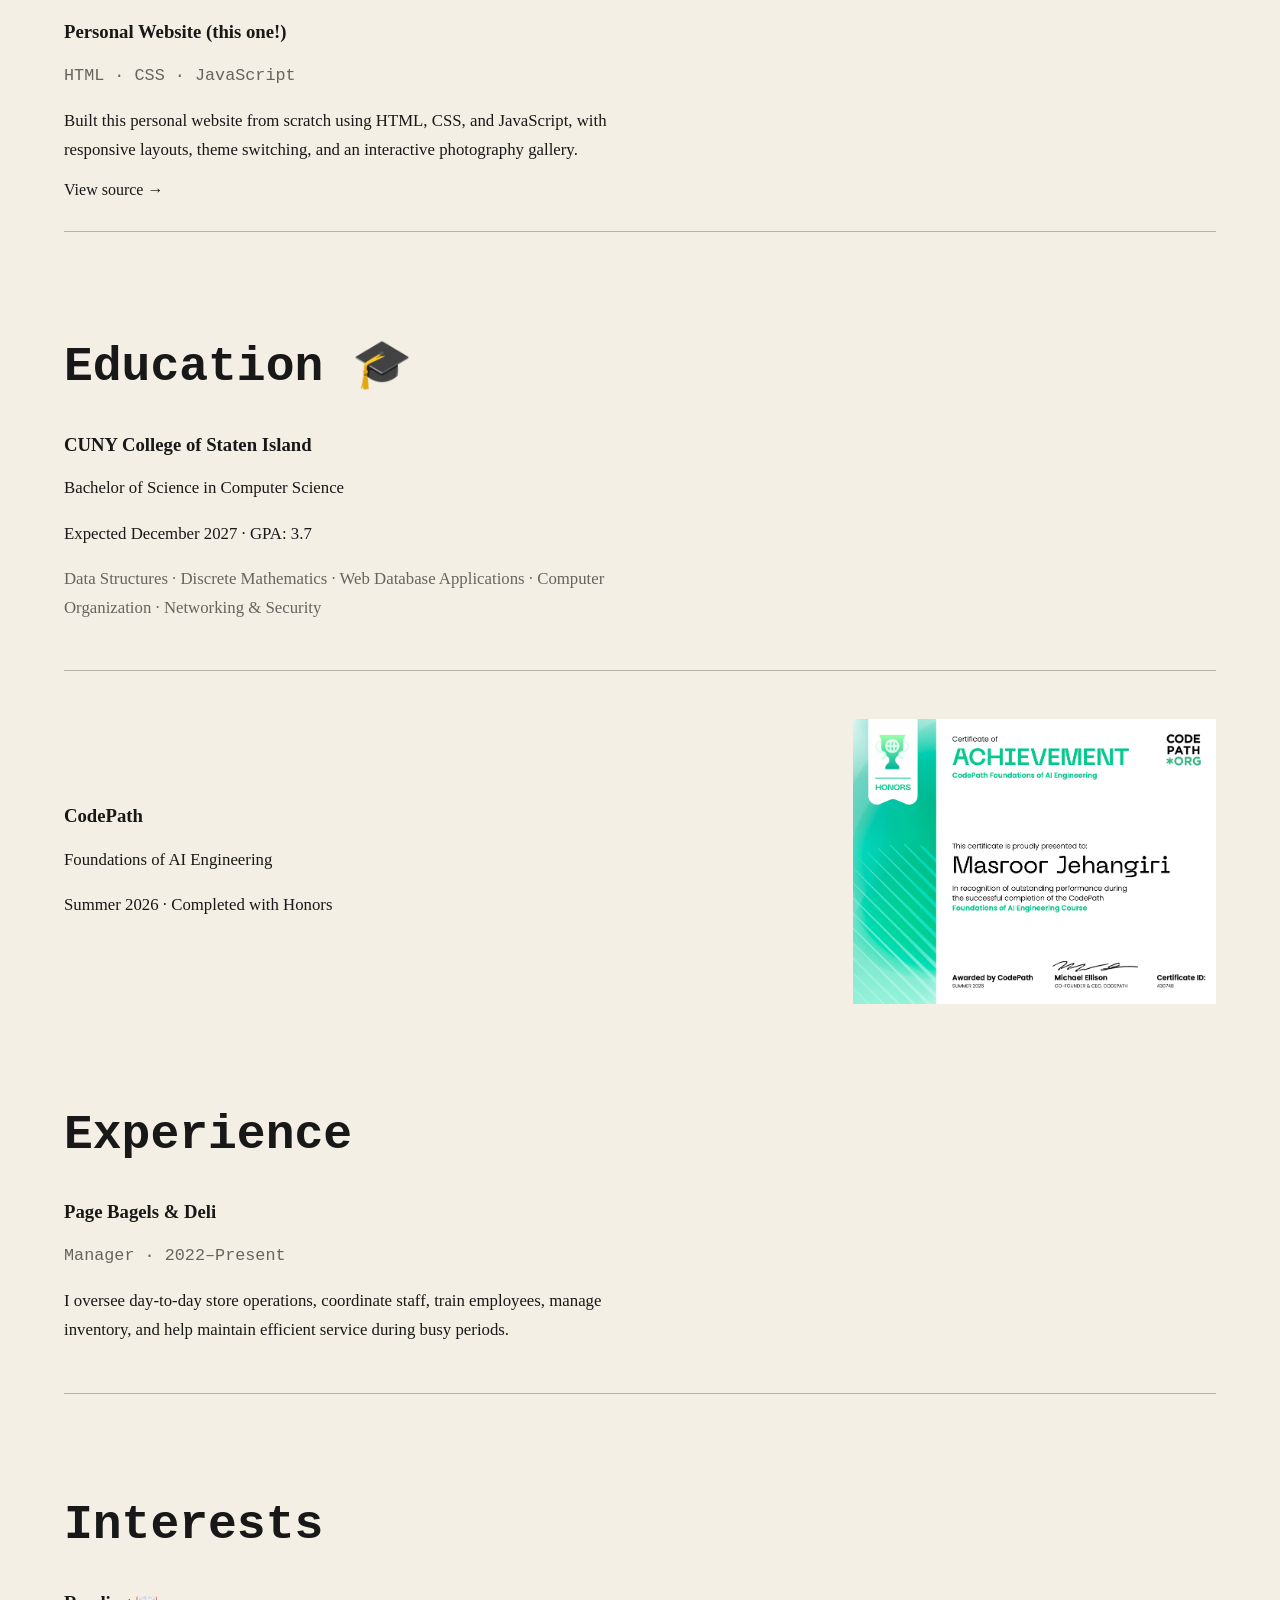
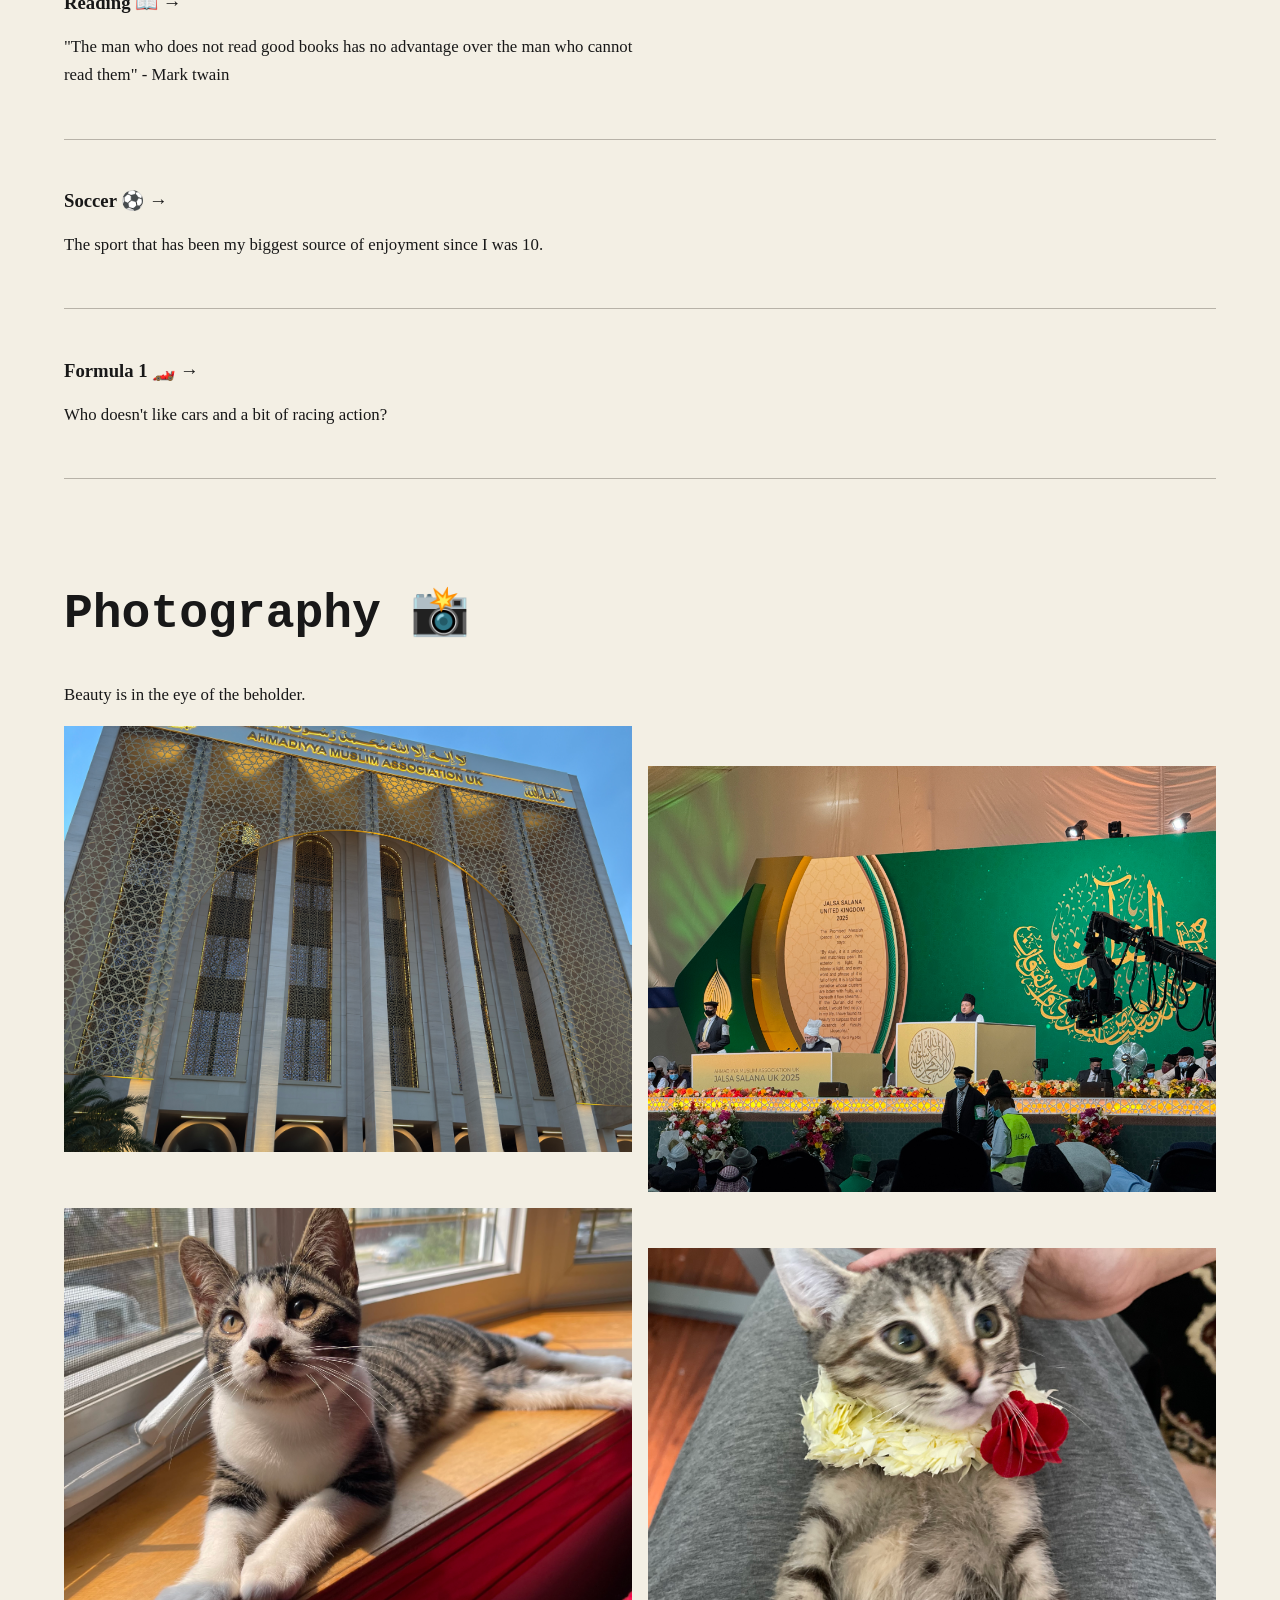
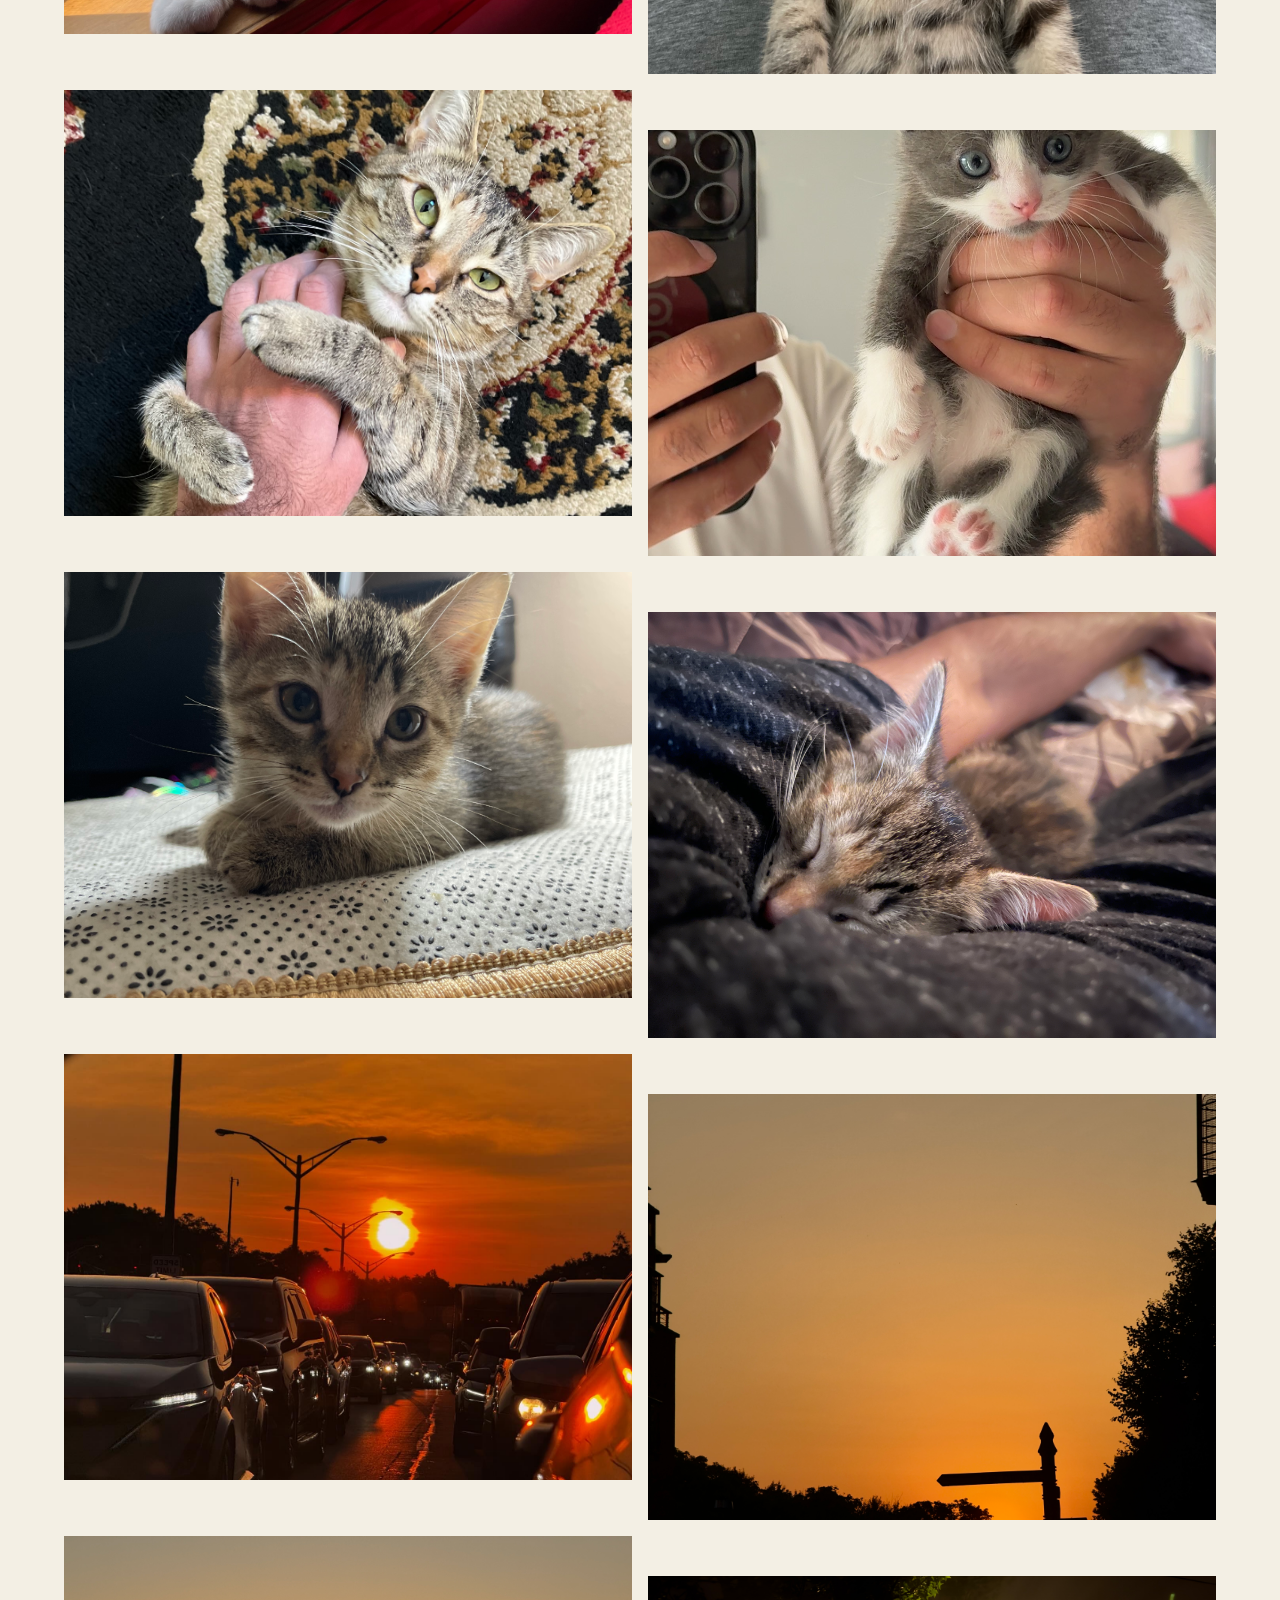
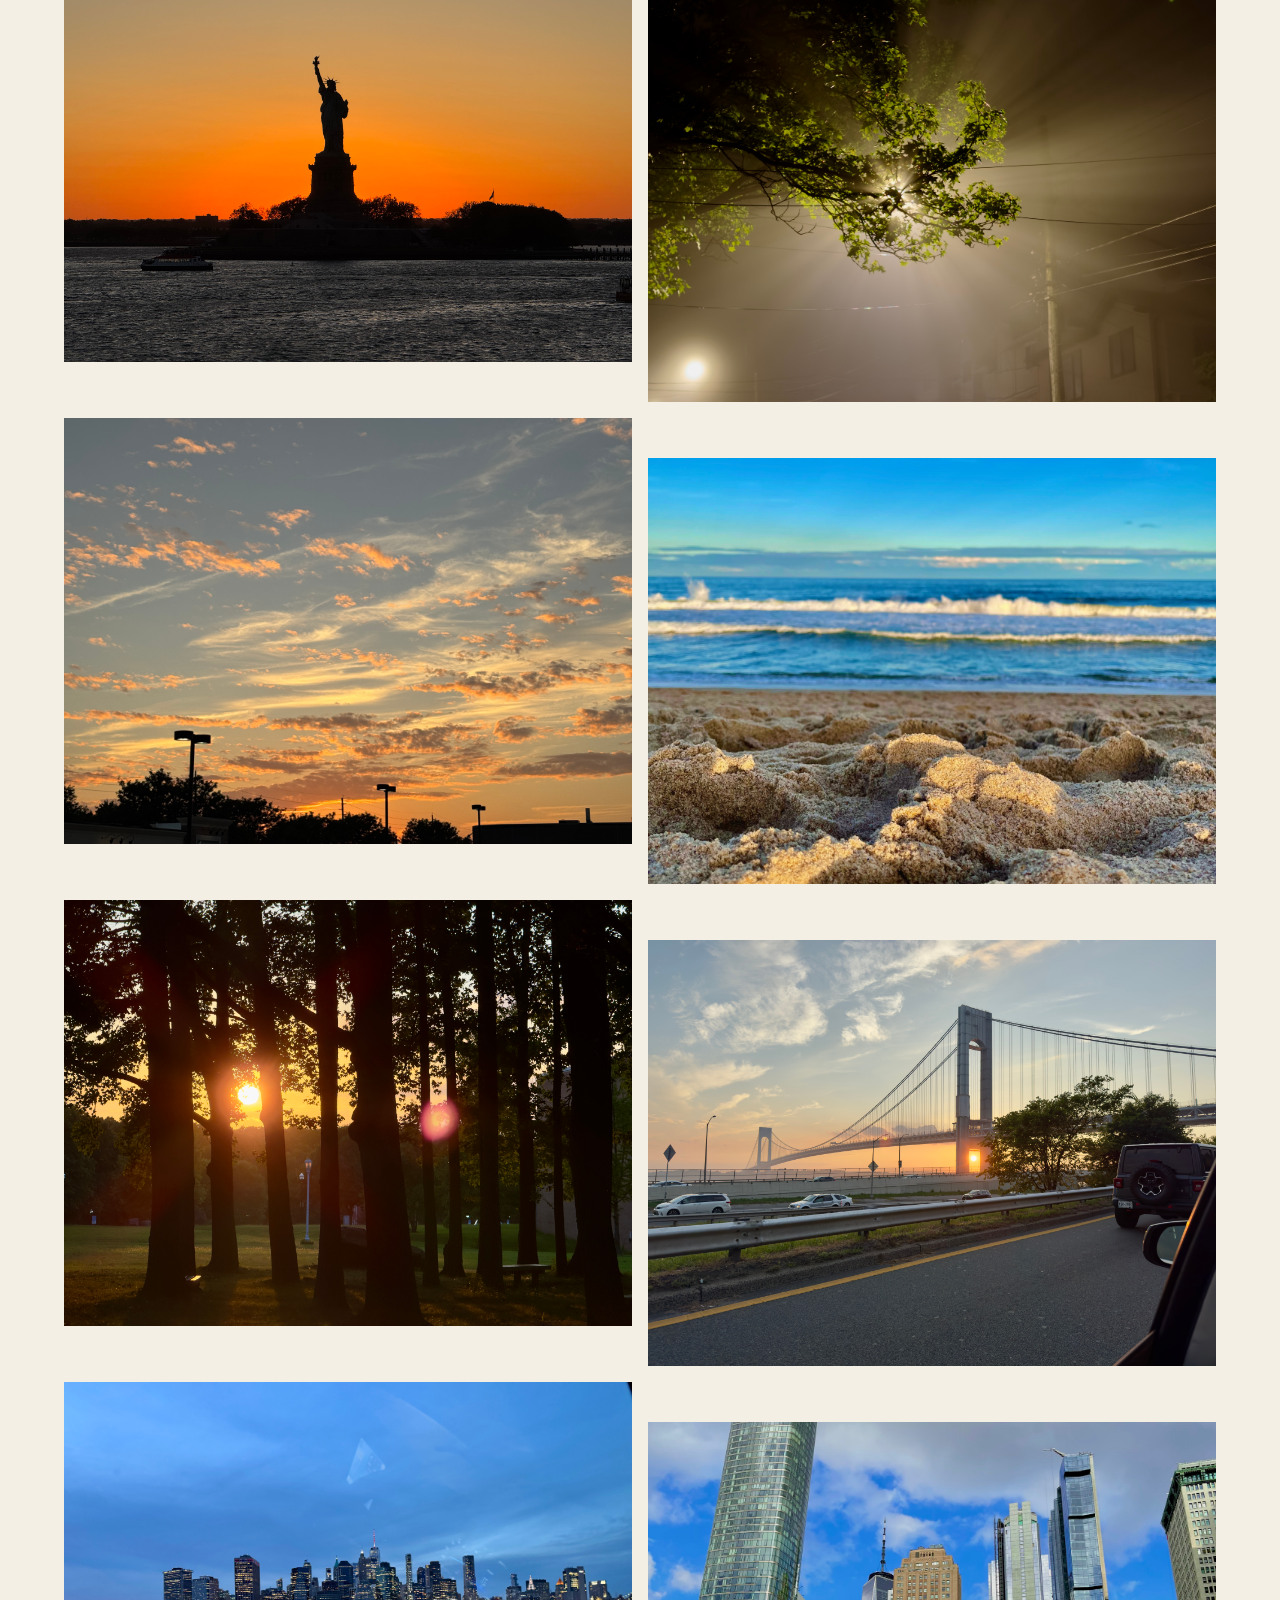
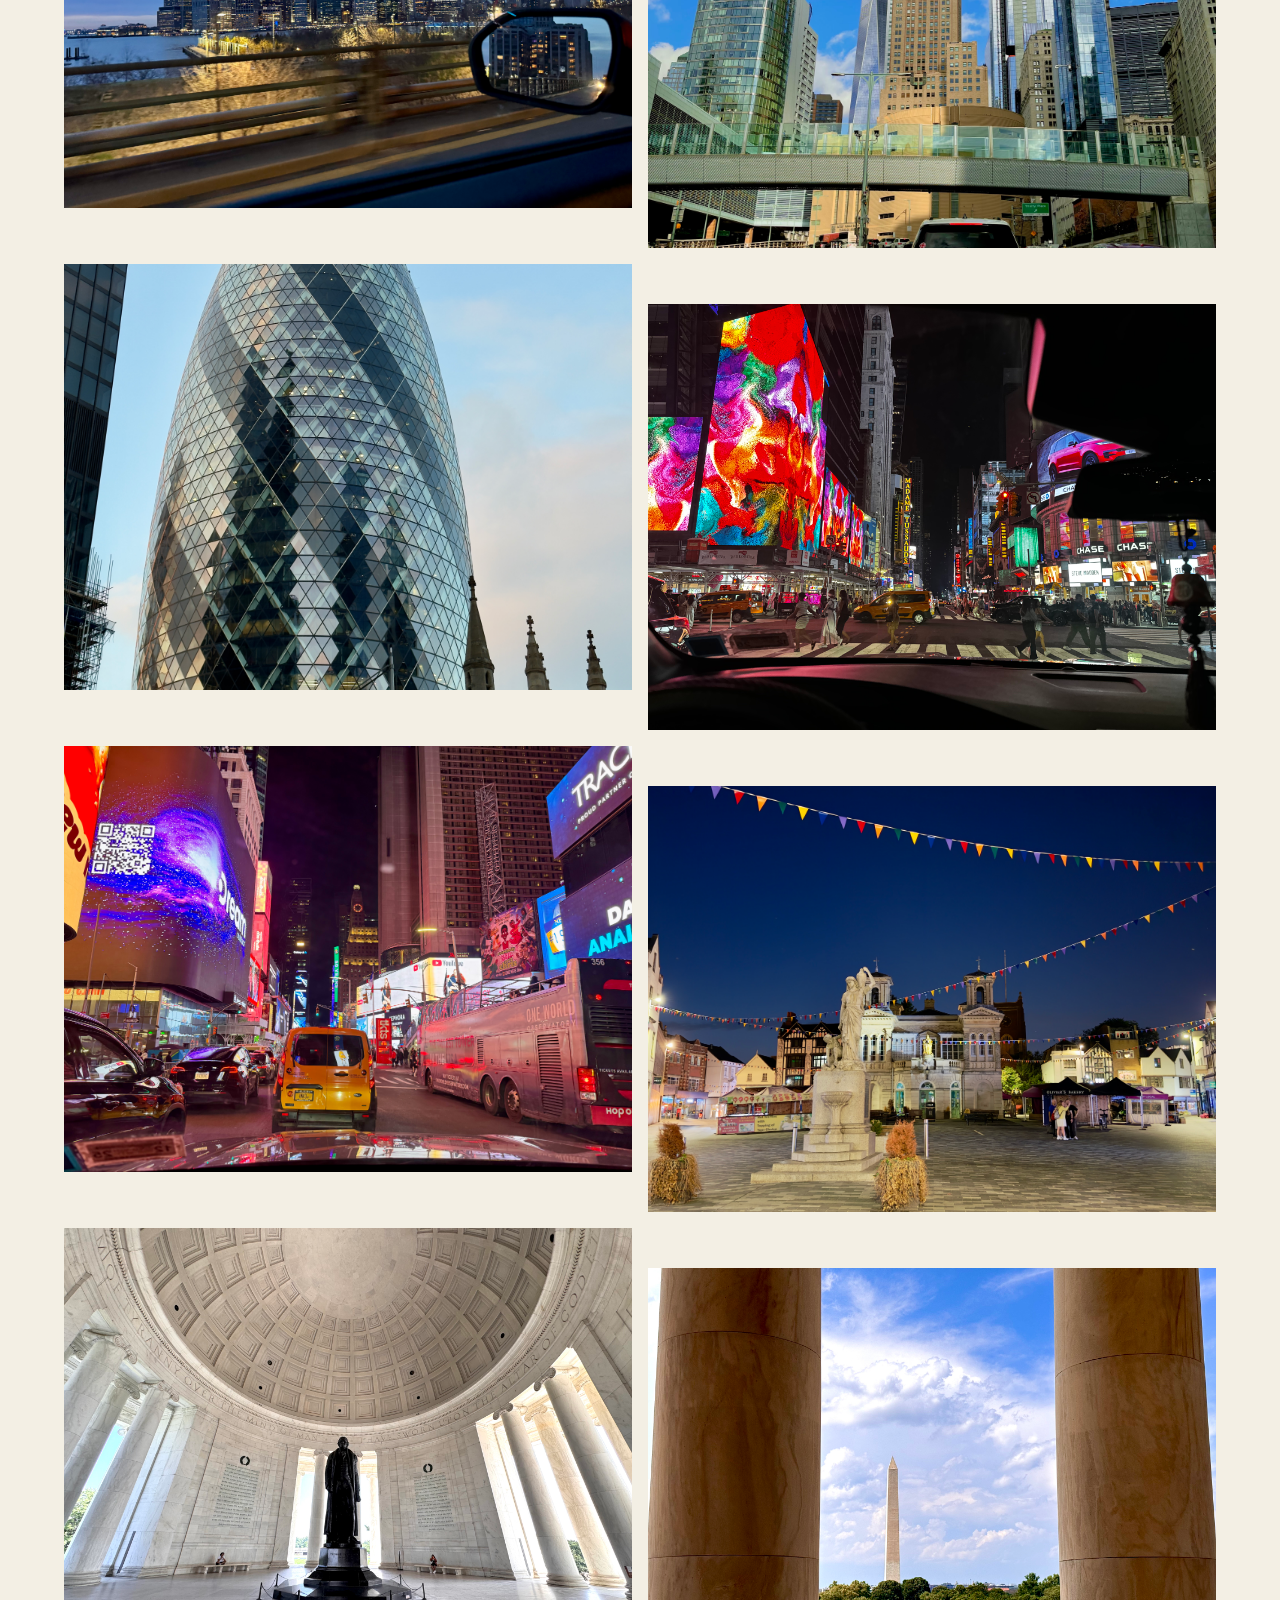
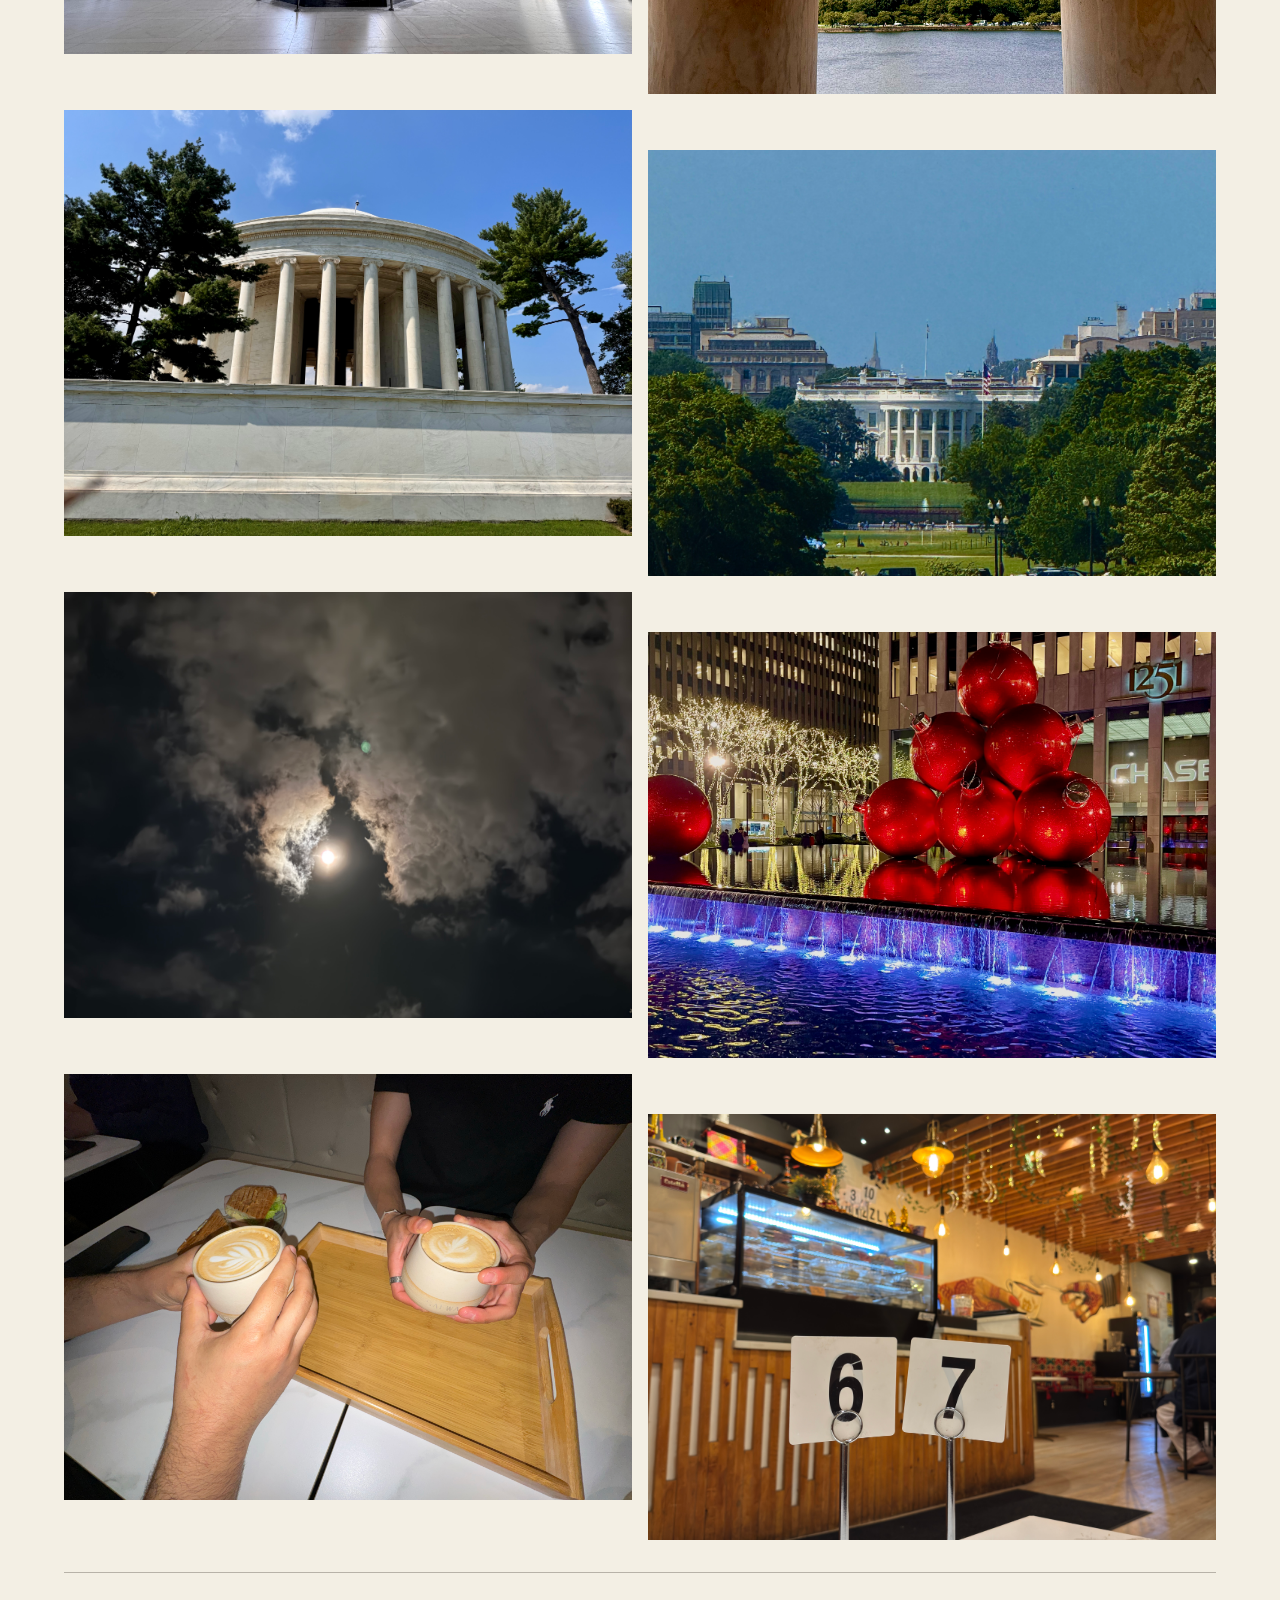
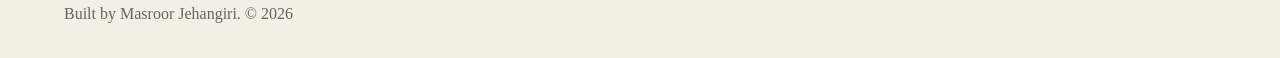
==== commit 5cb87818: "Hid ahmadiyyat section until it is completed and personalized intro to self more." ====
--- a/index.html
+++ b/index.html
@@ -37,12 +37,12 @@
 
         <section class="hero">
             <p class="hero-title">
-                Computer Science student at CUNY College of Staten Island.
+                Computer Science student at <br> CUNY College of Staten Island.
             </p>
 
             <p class="hero-description">
                 Expected to graduate in December 2027 and currently seeking Summer 2027 internship opportunities.
-                Experienced primarily with C++, Python, HTML, CSS and JavaScript. Also completed CodePath's Foundations
+                Experienced primarily with C++, Python, SQL, HTML, CSS and JavaScript. Completed CodePath's Foundations
                 of AI Engineering with Honors.
             </p>
 
@@ -54,37 +54,26 @@
             <div class="about-layout">
 
                 <div class="about-text">
-
                     <p>
-                        My name is Masroor Jehangiri, and I was born in Pakistan in 2003.
-                        I spent the first eleven years of my life there before my family
-                        moved to New York in 2014. We first lived in Bay Ridge, Brooklyn
-                        before eventually moving to Staten Island. I graduated from
-                        Susan E. Wagner High School and continued my education at the
-                        College of Staten Island. I originally started as a Business
-                        major before realizing it wasn't for me and switching to
-                        Computer Science in Fall 2024.
+                        I have always been the kind of person who gets deeply invested in the things I care about.
+                        Whether it is something competitive, creative, technical, or simply interesting to me, I usually
+                        want to understand it beyond the surface. I like learning how things work, improving at them,
+                        and forming my own opinions rather than just accepting things as they are.
                     </p>
 
                     <p>
-                        Outside of academics, I have had pretty much the same few hobbies
-                        for most of my life: gaming, reading, soccer, and Formula 1.
-                        When I was younger, I wanted to play soccer professionally, and
-                        the sport has stayed a huge part of my life. I became a fan during
-                        the 2010 World Cup, later came across Ronaldinho highlights, and
-                        fell in love with FC Barcelona — which naturally led to becoming
-                        a Lionel Messi fan.
+                        A lot of my personality has also been shaped by having to adapt. Life has not always gone
+                        according to plan, and there have been plenty of periods where I have had to adjust, rebuild, or
+                        figure things out as I went. Over time, that has made me more comfortable with uncertainty and
+                        more aware of how much a person can change through experience.
                     </p>
 
                     <p>
-                        Gaming has followed a similar path. I played Fortnite competitively
-                        and now spend most of my gaming time playing Valorant with friends.
-                        I also love reading and currently own around 60 books, most of which
-                        I have finished. Formula 1 is another interest that goes back to
-                        childhood because my father used to watch it, and I have supported
-                        Red Bull since the Sebastian Vettel era.
+                        My interests reflect that pretty well. I am drawn to things that involve thought, competition,
+                        expression, or mastery, whether that comes through technology, reading, sports, racing,
+                        photography, or simply learning something new. I tend to enjoy things most when there is always
+                        another layer to understand or another level to reach.
                     </p>
-
                 </div>
 
                 <img class="about-photo" src="images/babyme.jpeg" alt="Me as a kid">
@@ -215,14 +204,14 @@
                 </p>
             </div>
 
-            <div class="interest">
+            <!-- <div class="interest">
                 <h3>
                     <a href="interests/ahmadiyyat.html"> Ahmadiyyat ☪️ → </a>
                 </h3>
                 <p>
                     The most reliable source of direction in my life.
                 </p>
-            </div>
+            </div> -->
 
         </section>
 
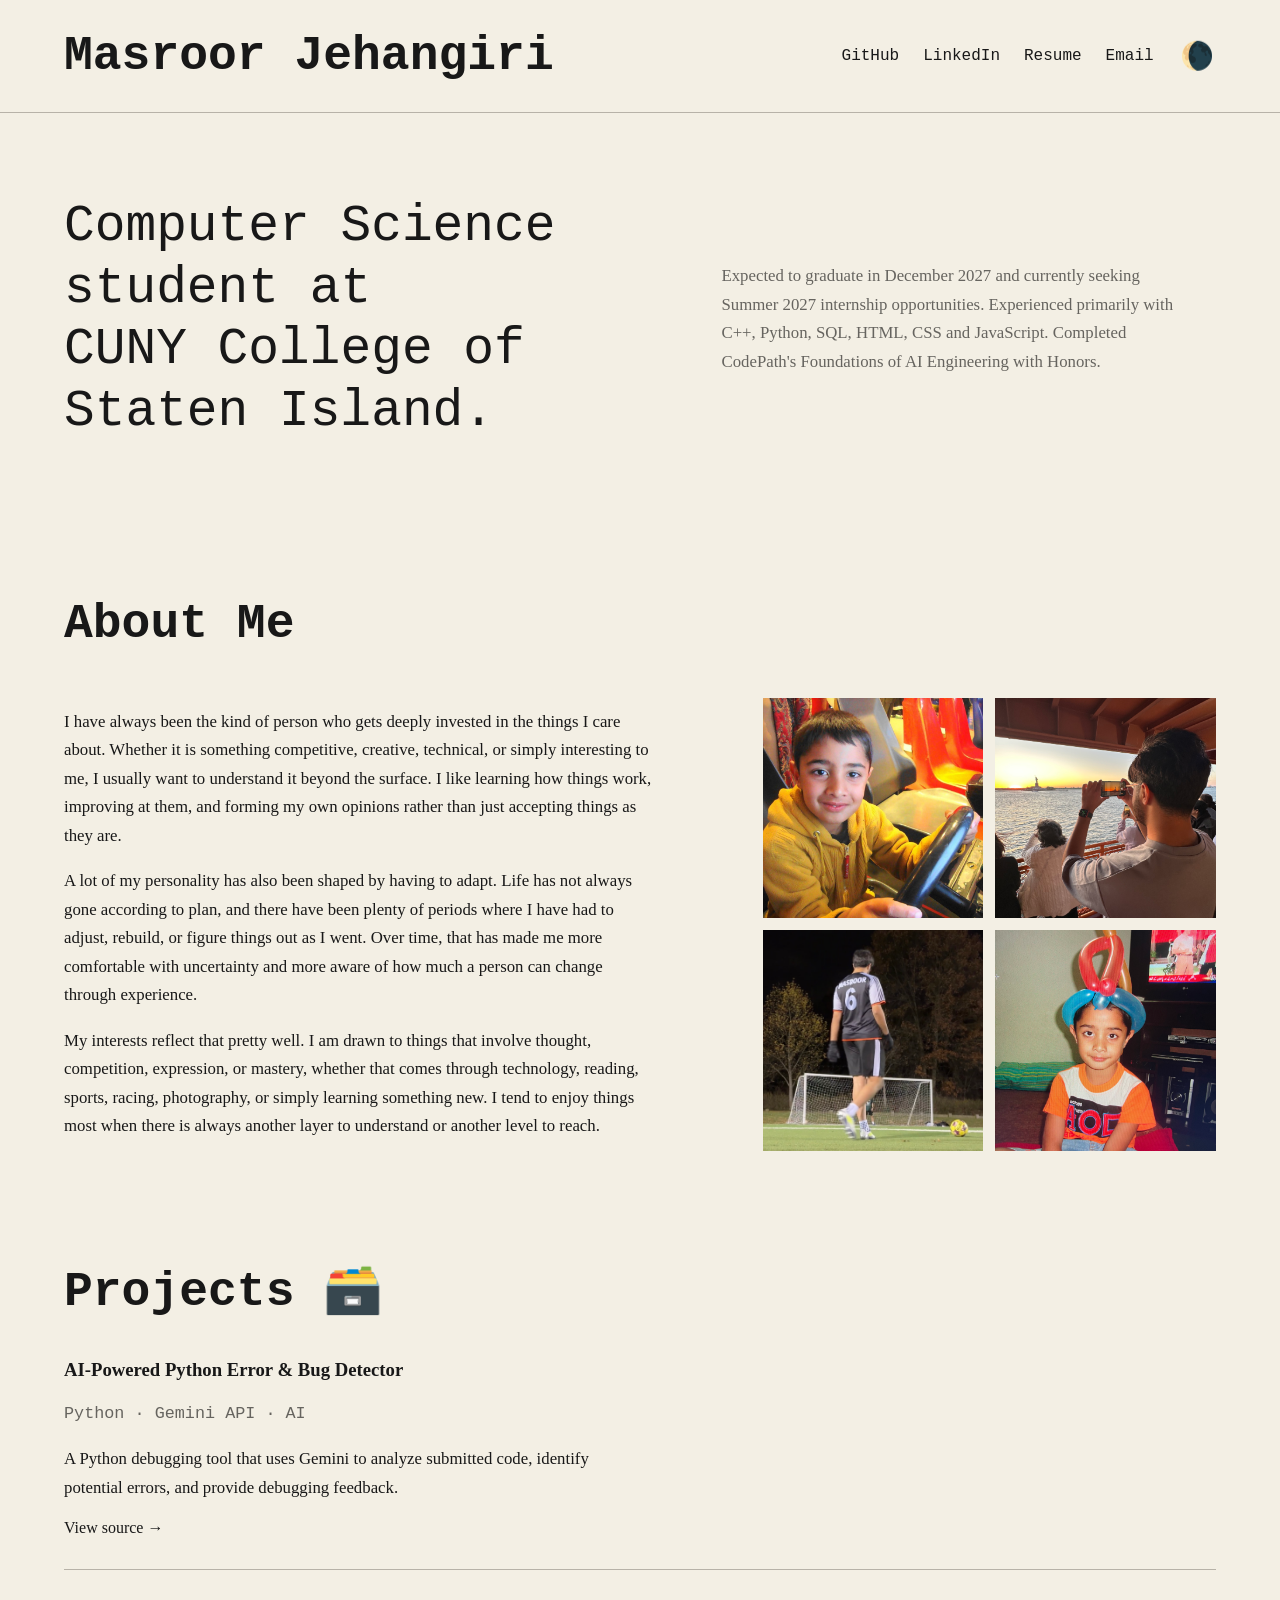
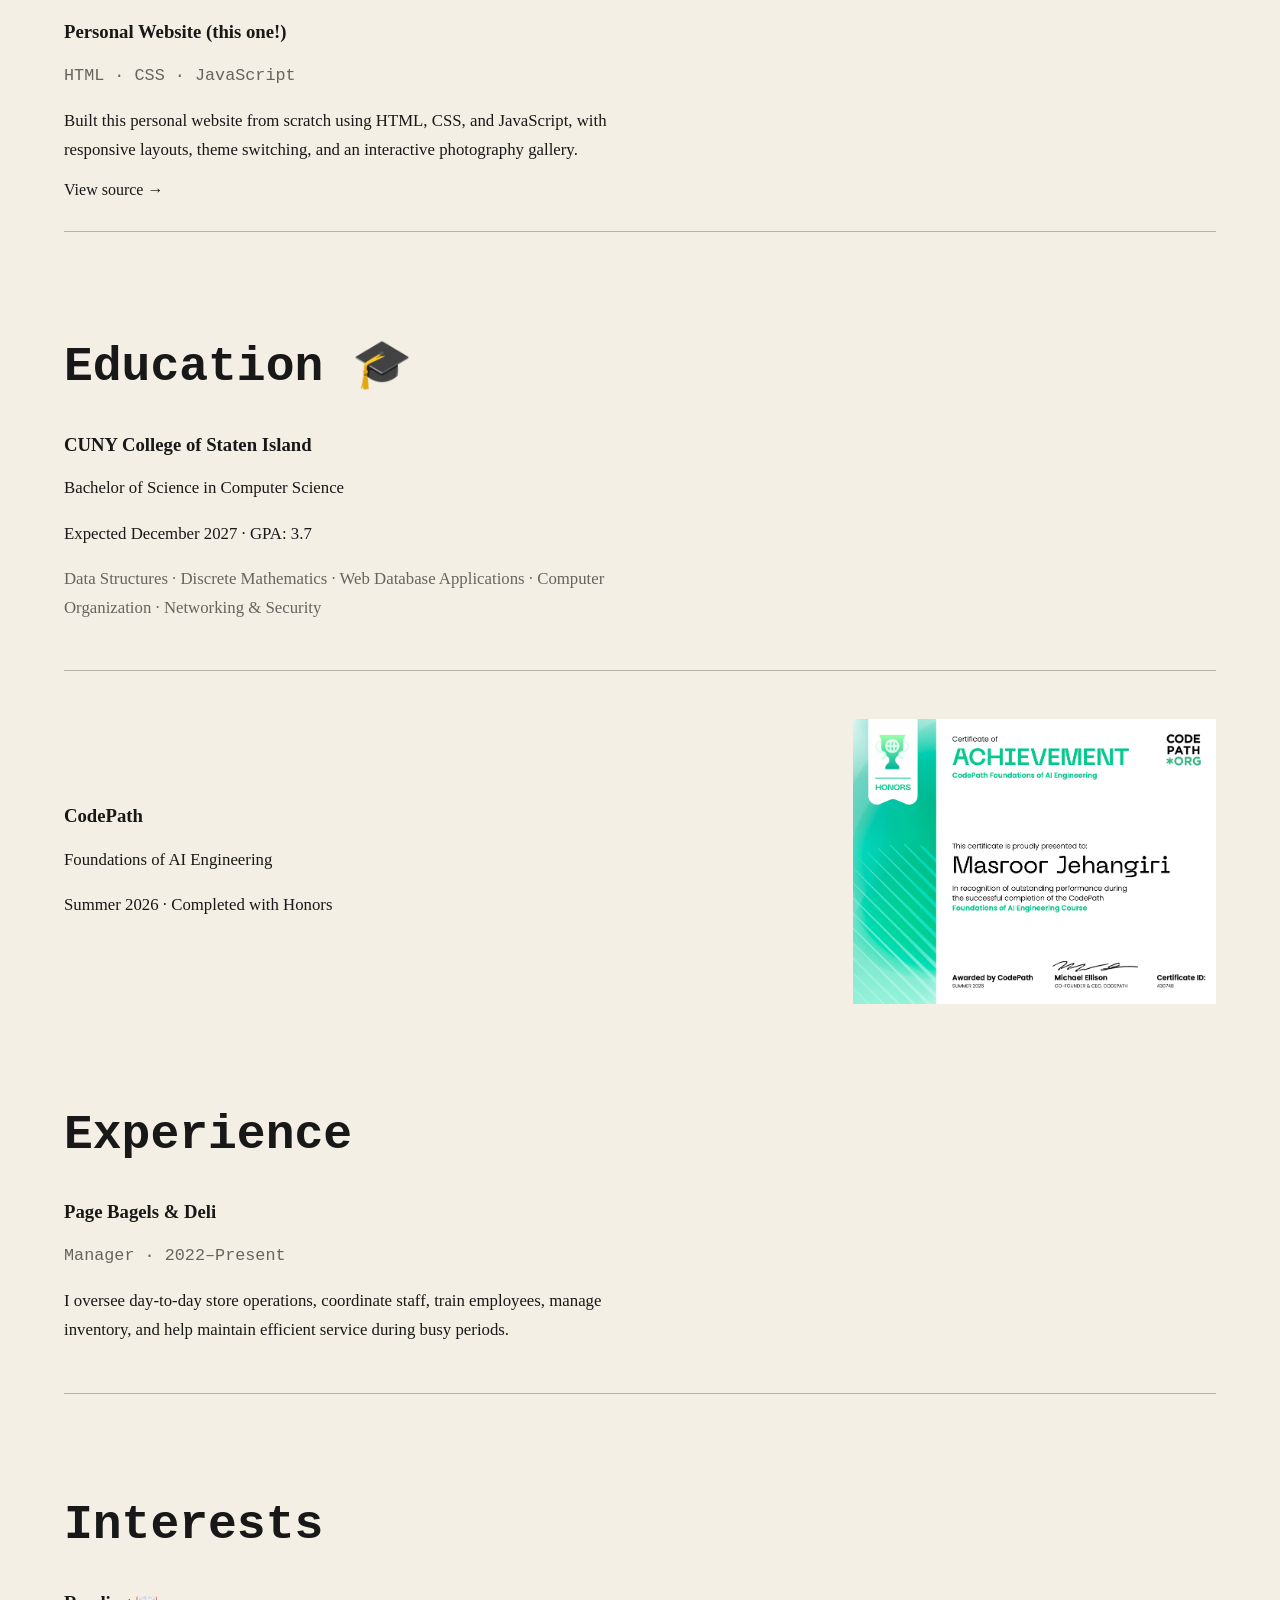
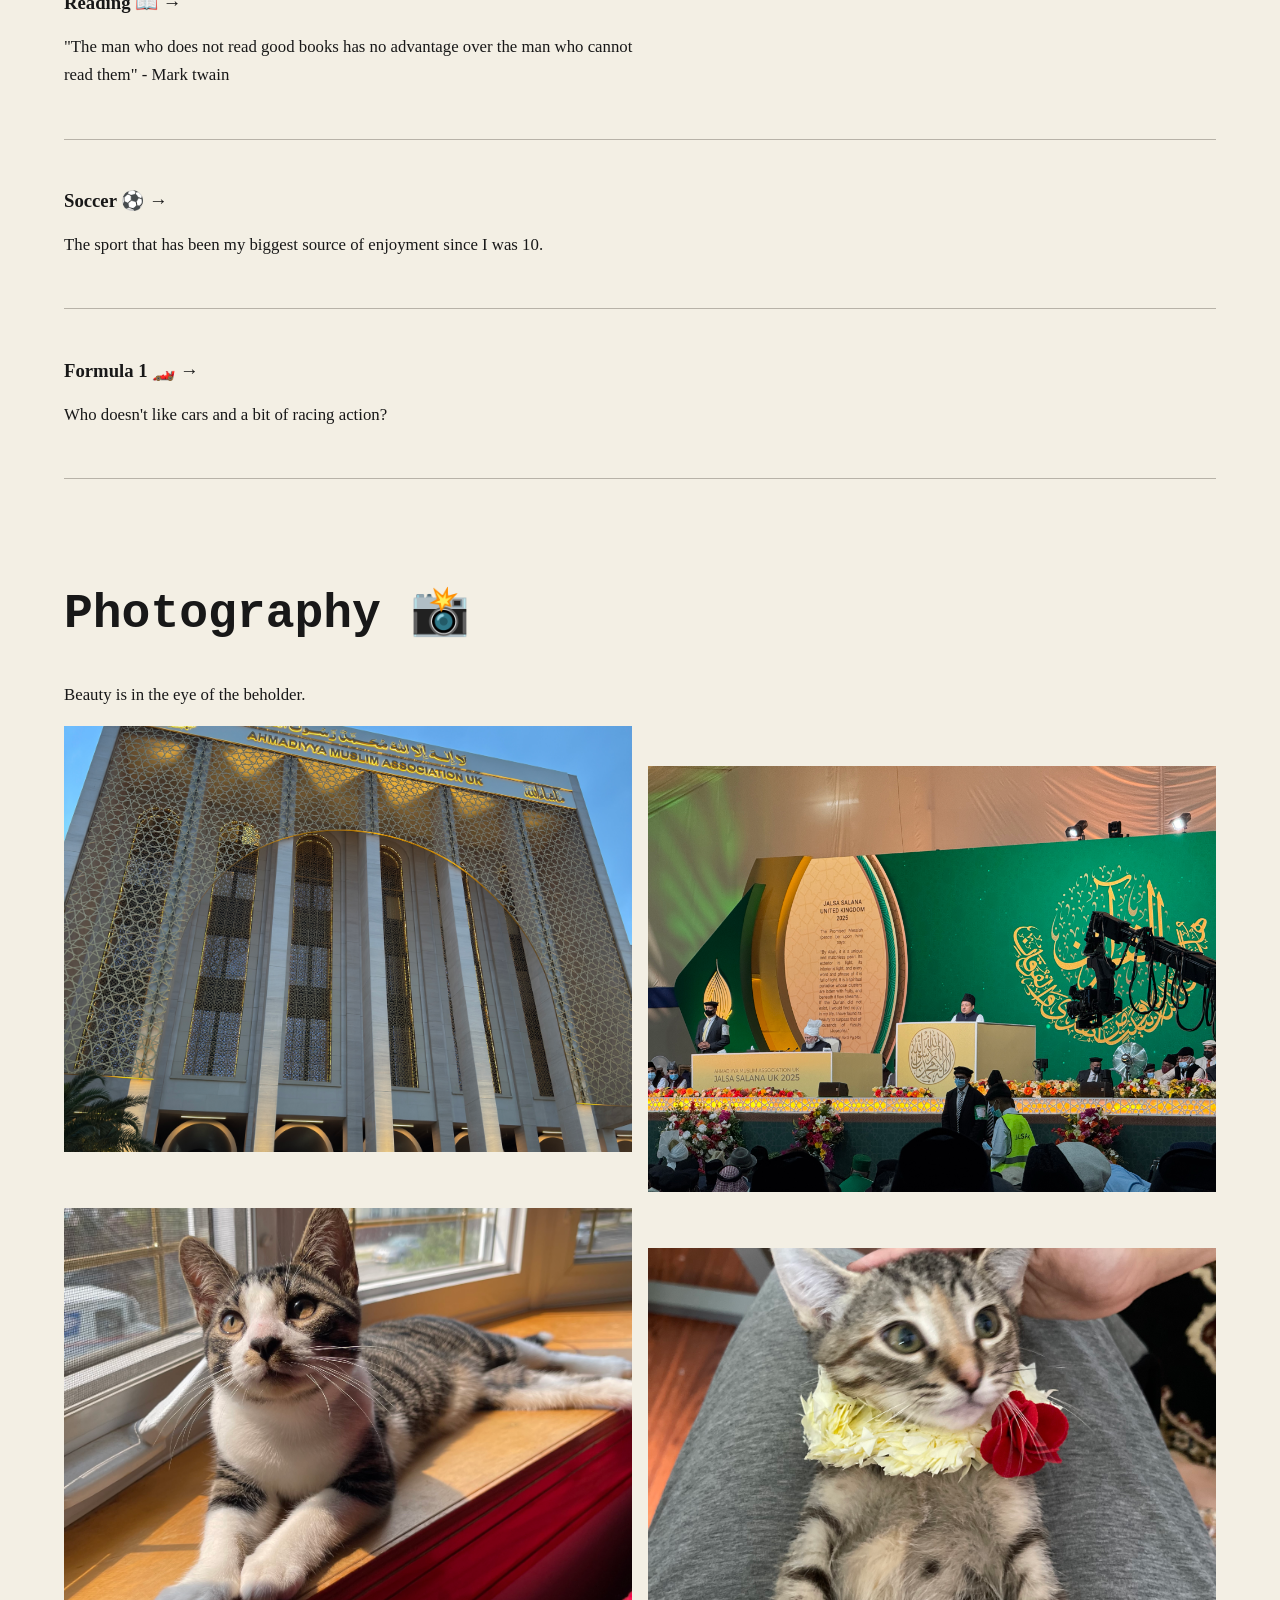
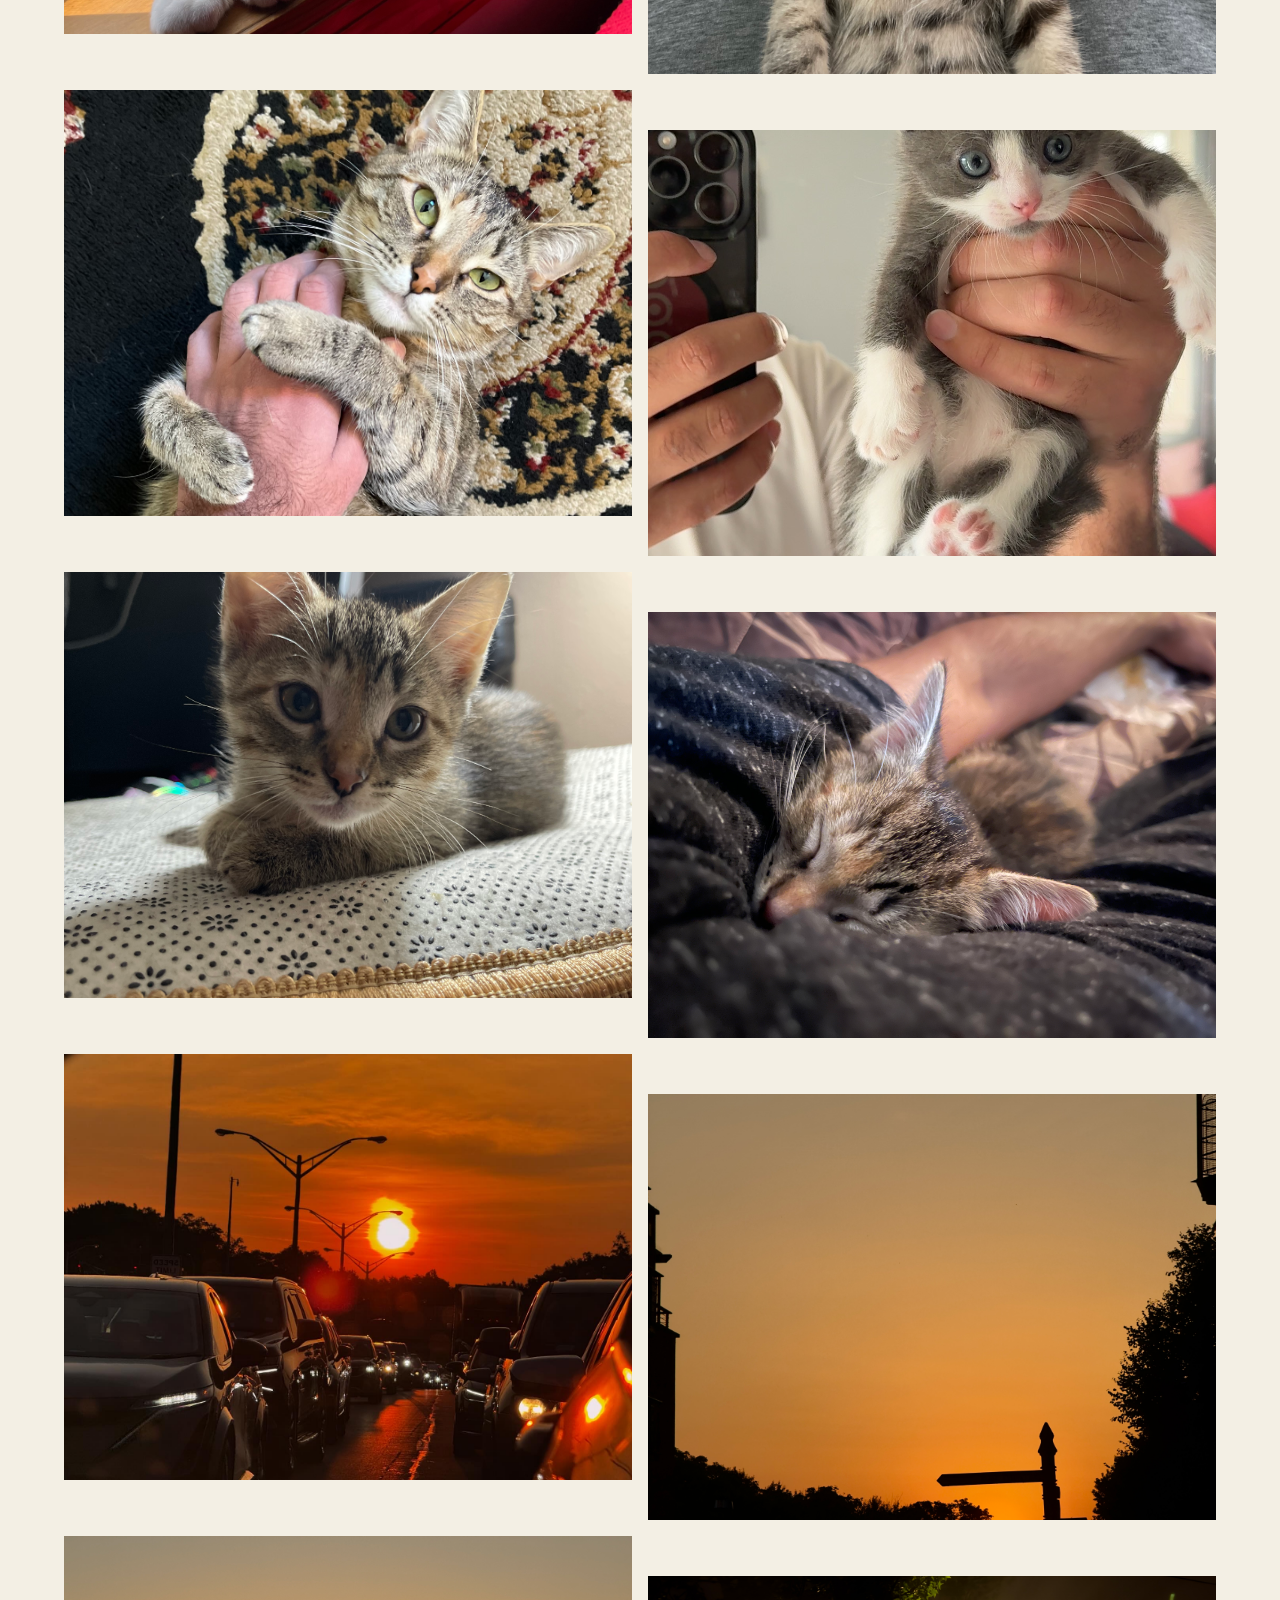
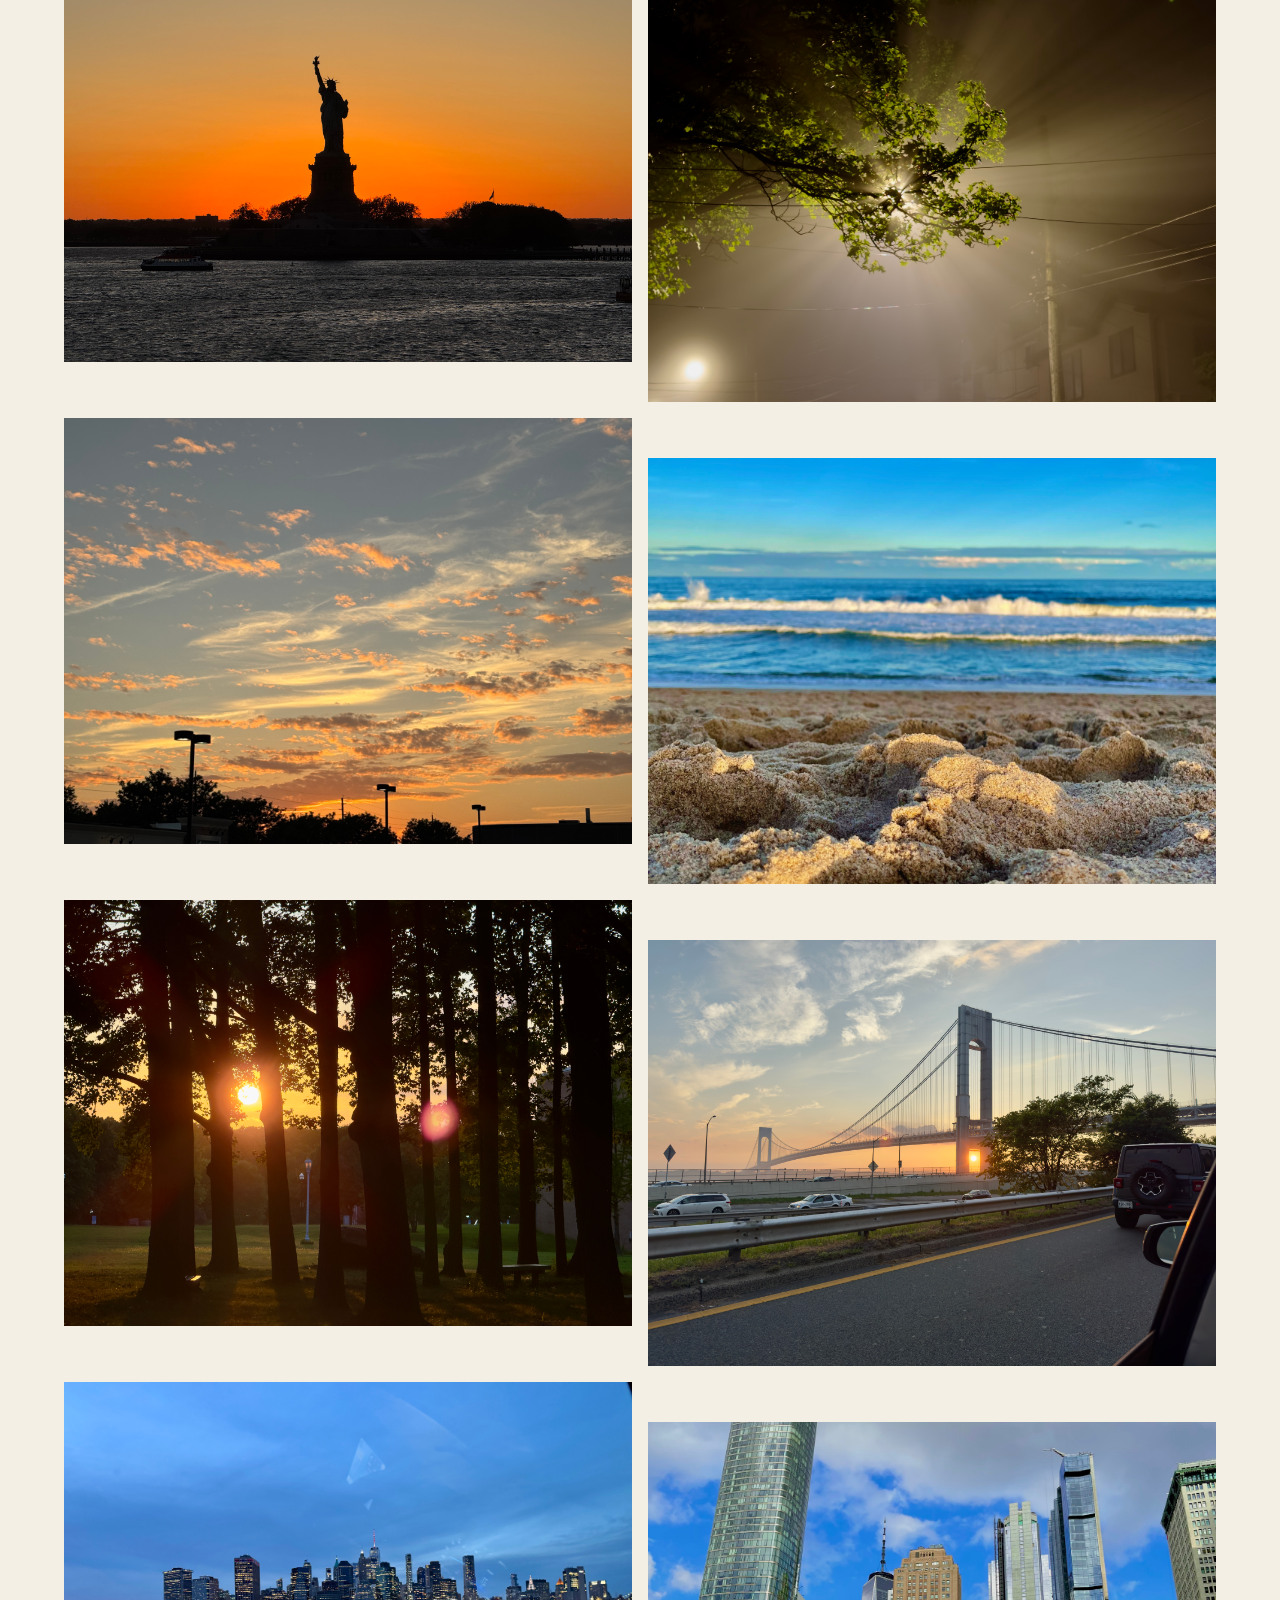
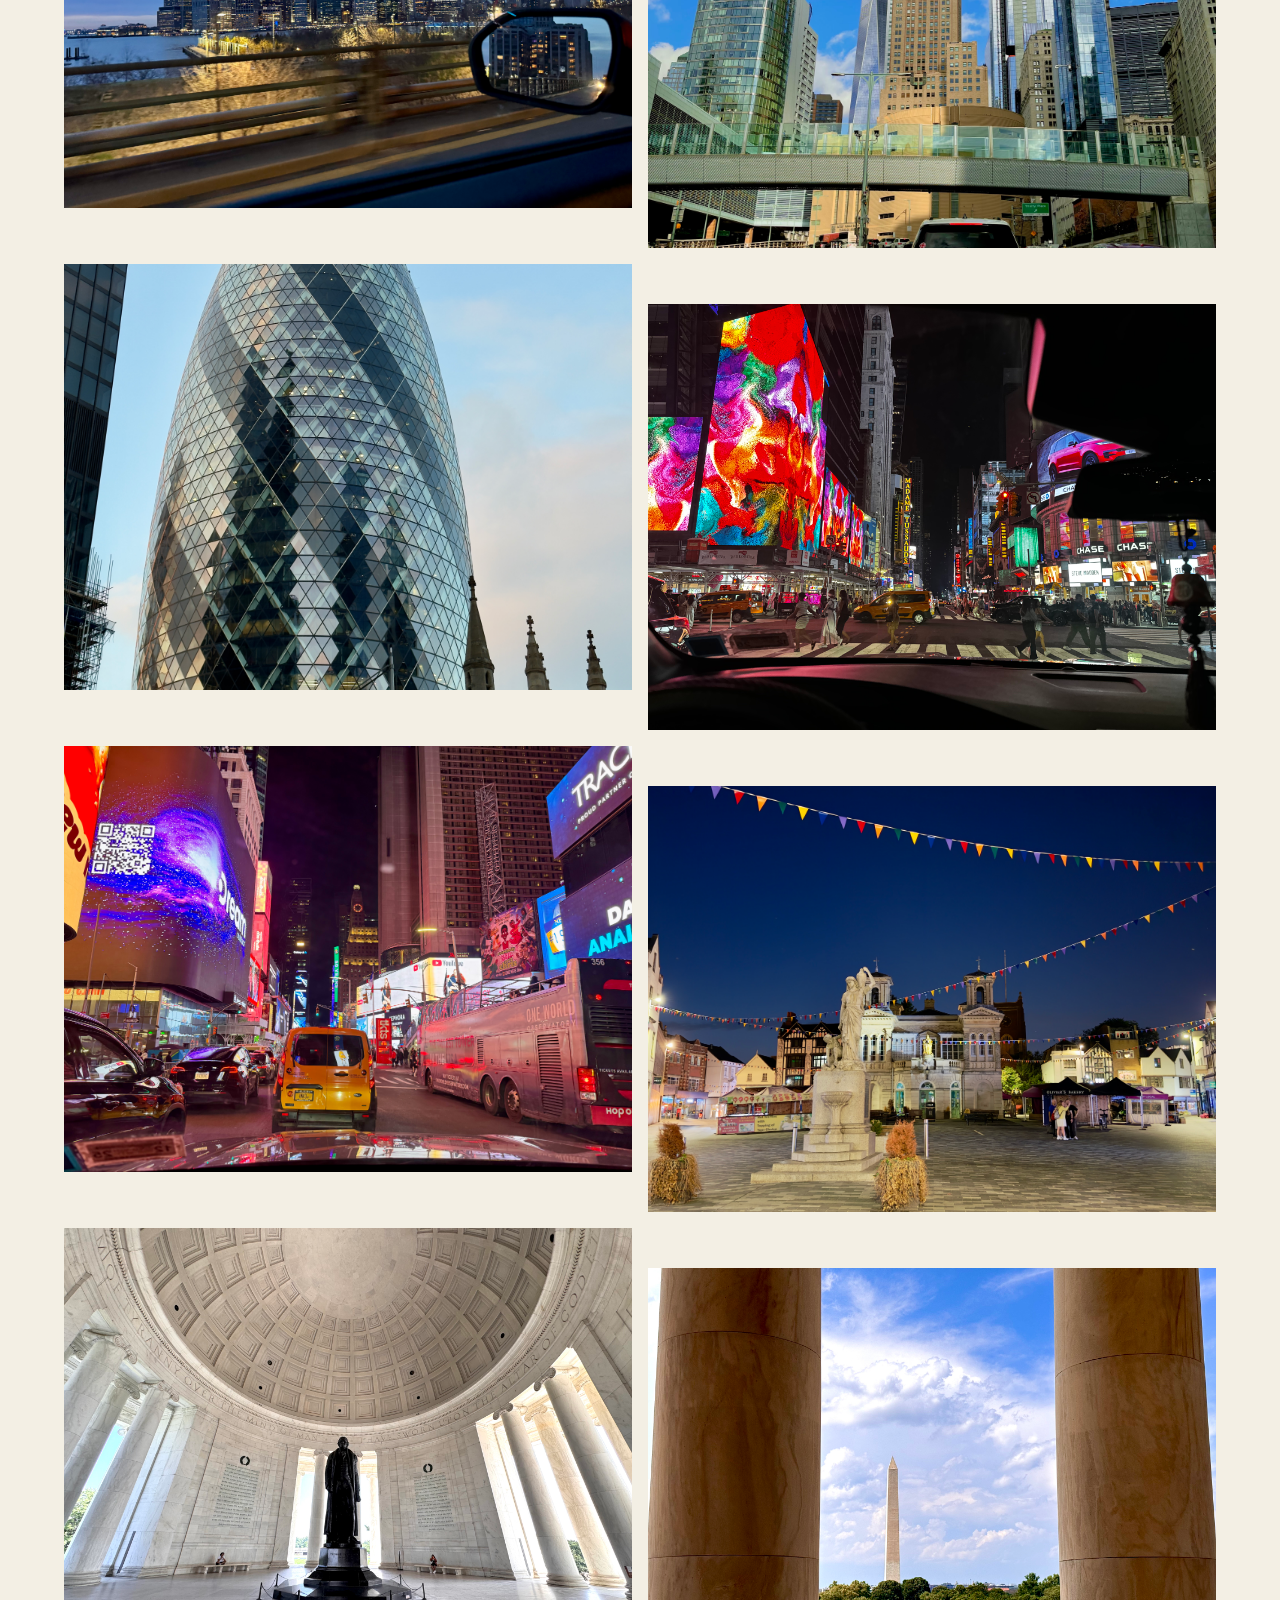
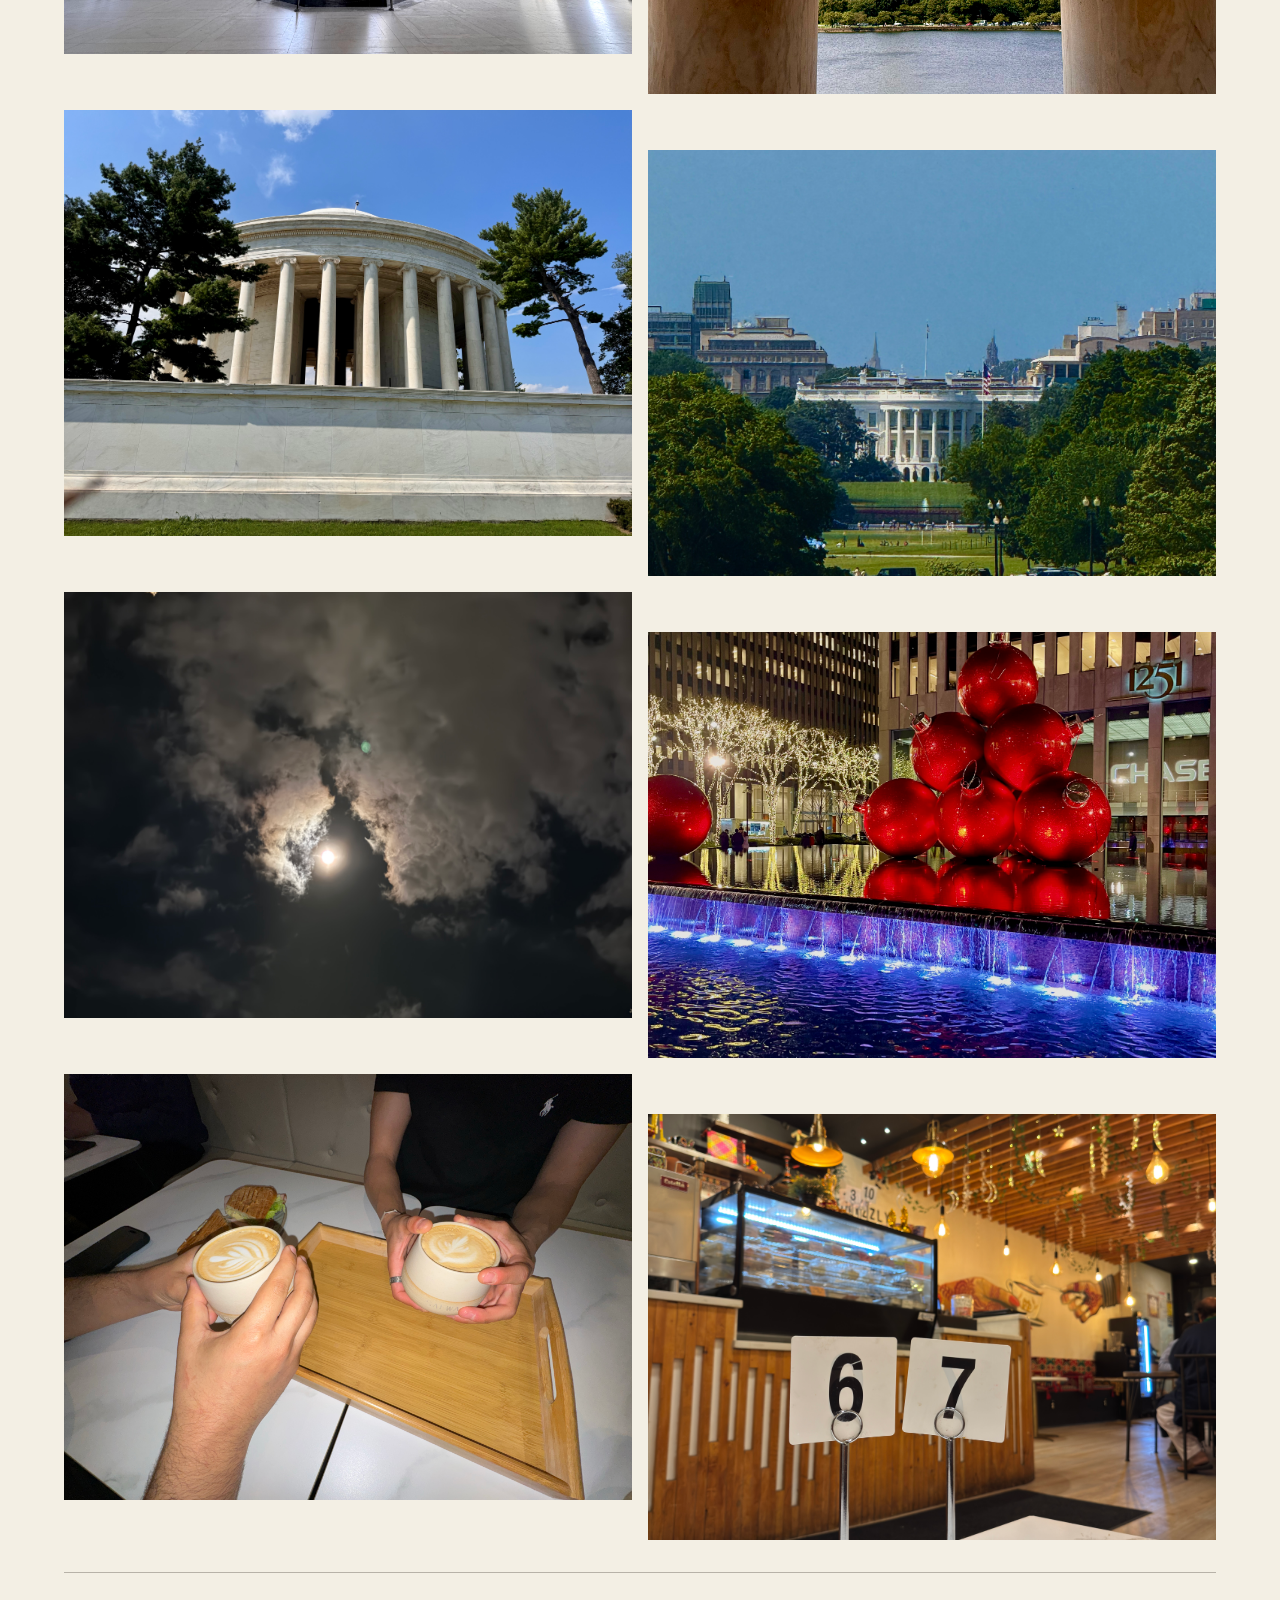
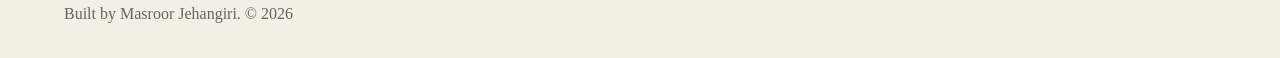
==== commit a937cc87: "made pics of me a grid of 4 instead of just 1." ====
--- a/index.html
+++ b/index.html
@@ -76,7 +76,17 @@
                     </p>
                 </div>
 
-                <img class="about-photo" src="images/babyme.jpeg" alt="Me as a kid">
+                <div class="about-photo-grid">
+
+                    <img src="images/babyme.jpeg" alt="Me as a kid">
+
+                    <img src="images/me-taking-pic.jpeg" alt="picture of me taking a picture">
+
+                    <img src="images/me-soccer.jpeg" alt="Photo of me playing soccer">
+
+                    <img src="images/me-balloons.jpeg" alt="baby pic of me with balloons">
+
+                </div>
 
             </div>
         </section>
--- a/css/style.css
+++ b/css/style.css
@@ -318,25 +318,40 @@
 */
 .about-layout {
     display: grid;
-    grid-template-columns: 2fr 1fr;
+    grid-template-columns: 1.4fr 1fr;
 
     gap: 4rem;
 
-    align-items: start;
-}
-
-
-/*
-   Keeps the About photo at a consistent portrait shape.
-
-   object-fit: cover prevents stretching while allowing
-   the image to fill its container.
-*/
-.about-photo {
+    align-items: center;
+}
+
+
+/* =========================================================
+   ABOUT PHOTO GRID
+   ========================================================= */
+
+/*
+   Four personal photos arranged in a 2 × 2 grid.
+*/
+.about-photo-grid {
+    display: grid;
+    grid-template-columns: repeat(2, 1fr);
+
+    gap: 0.75rem;
+}
+
+
+/*
+   Every photo uses the same square shape so the collage
+   remains balanced even when the original photos differ.
+*/
+.about-photo-grid img {
     width: 100%;
-    aspect-ratio: 4 / 5;
+    aspect-ratio: 1 / 1;
 
     object-fit: cover;
+
+    display: block;
 }
 
 
@@ -706,6 +721,10 @@
         gap: 2rem;
     }
 
+    .about-photo-grid {
+        gap: 0.5rem;
+    }
+
 
     /*
        CodePath information and certificate also stack
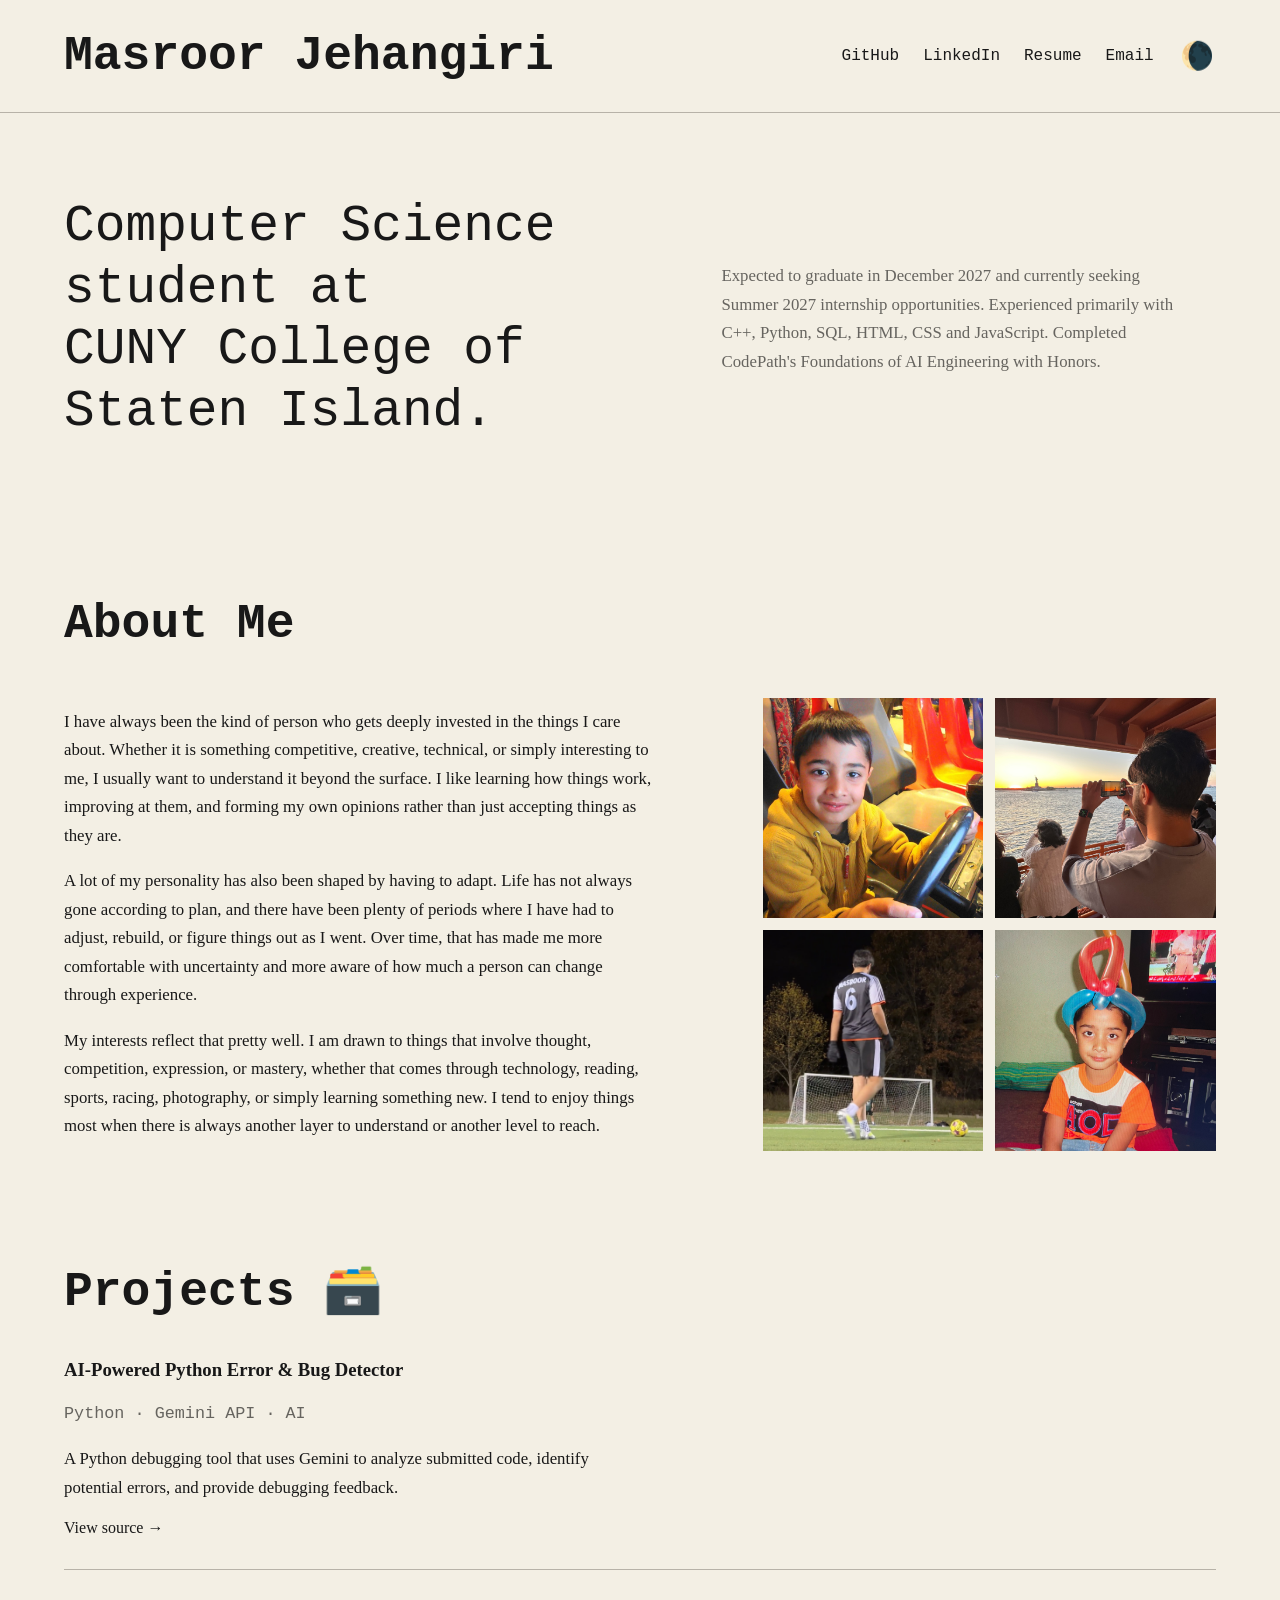
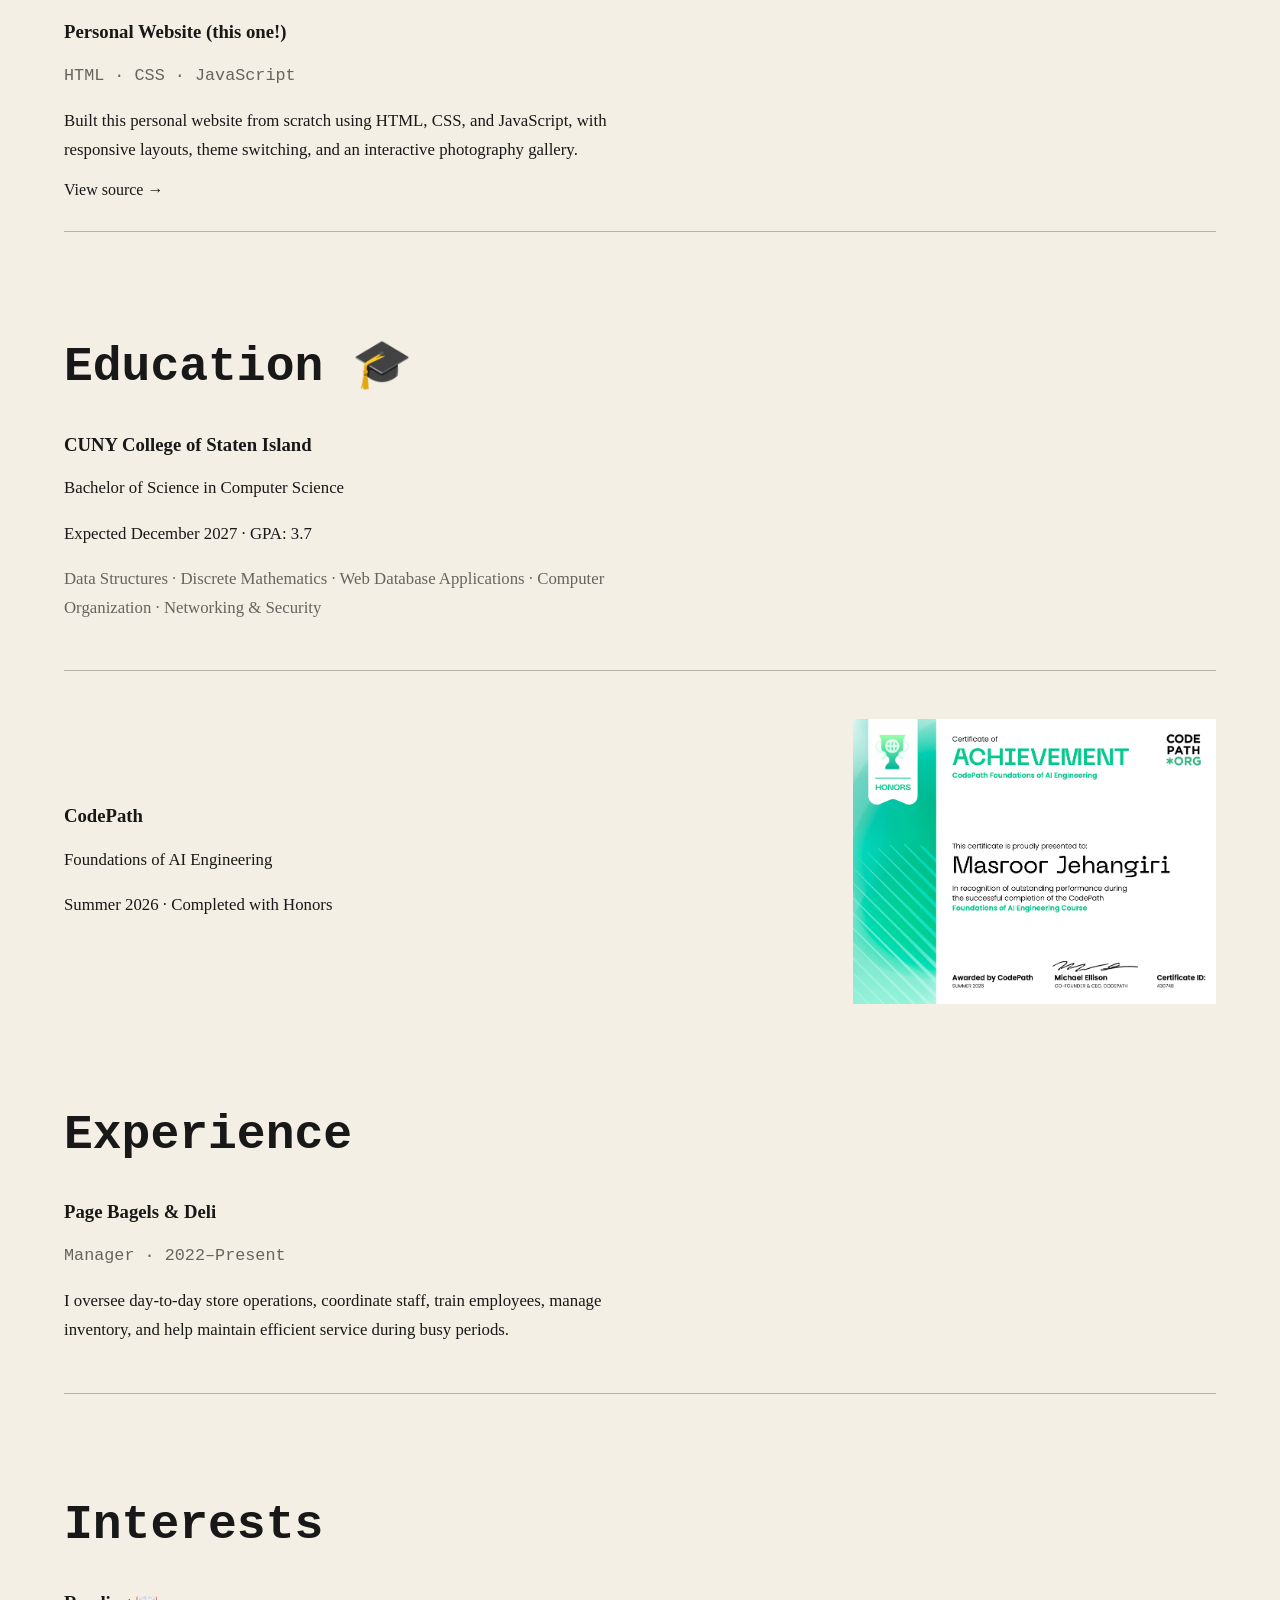
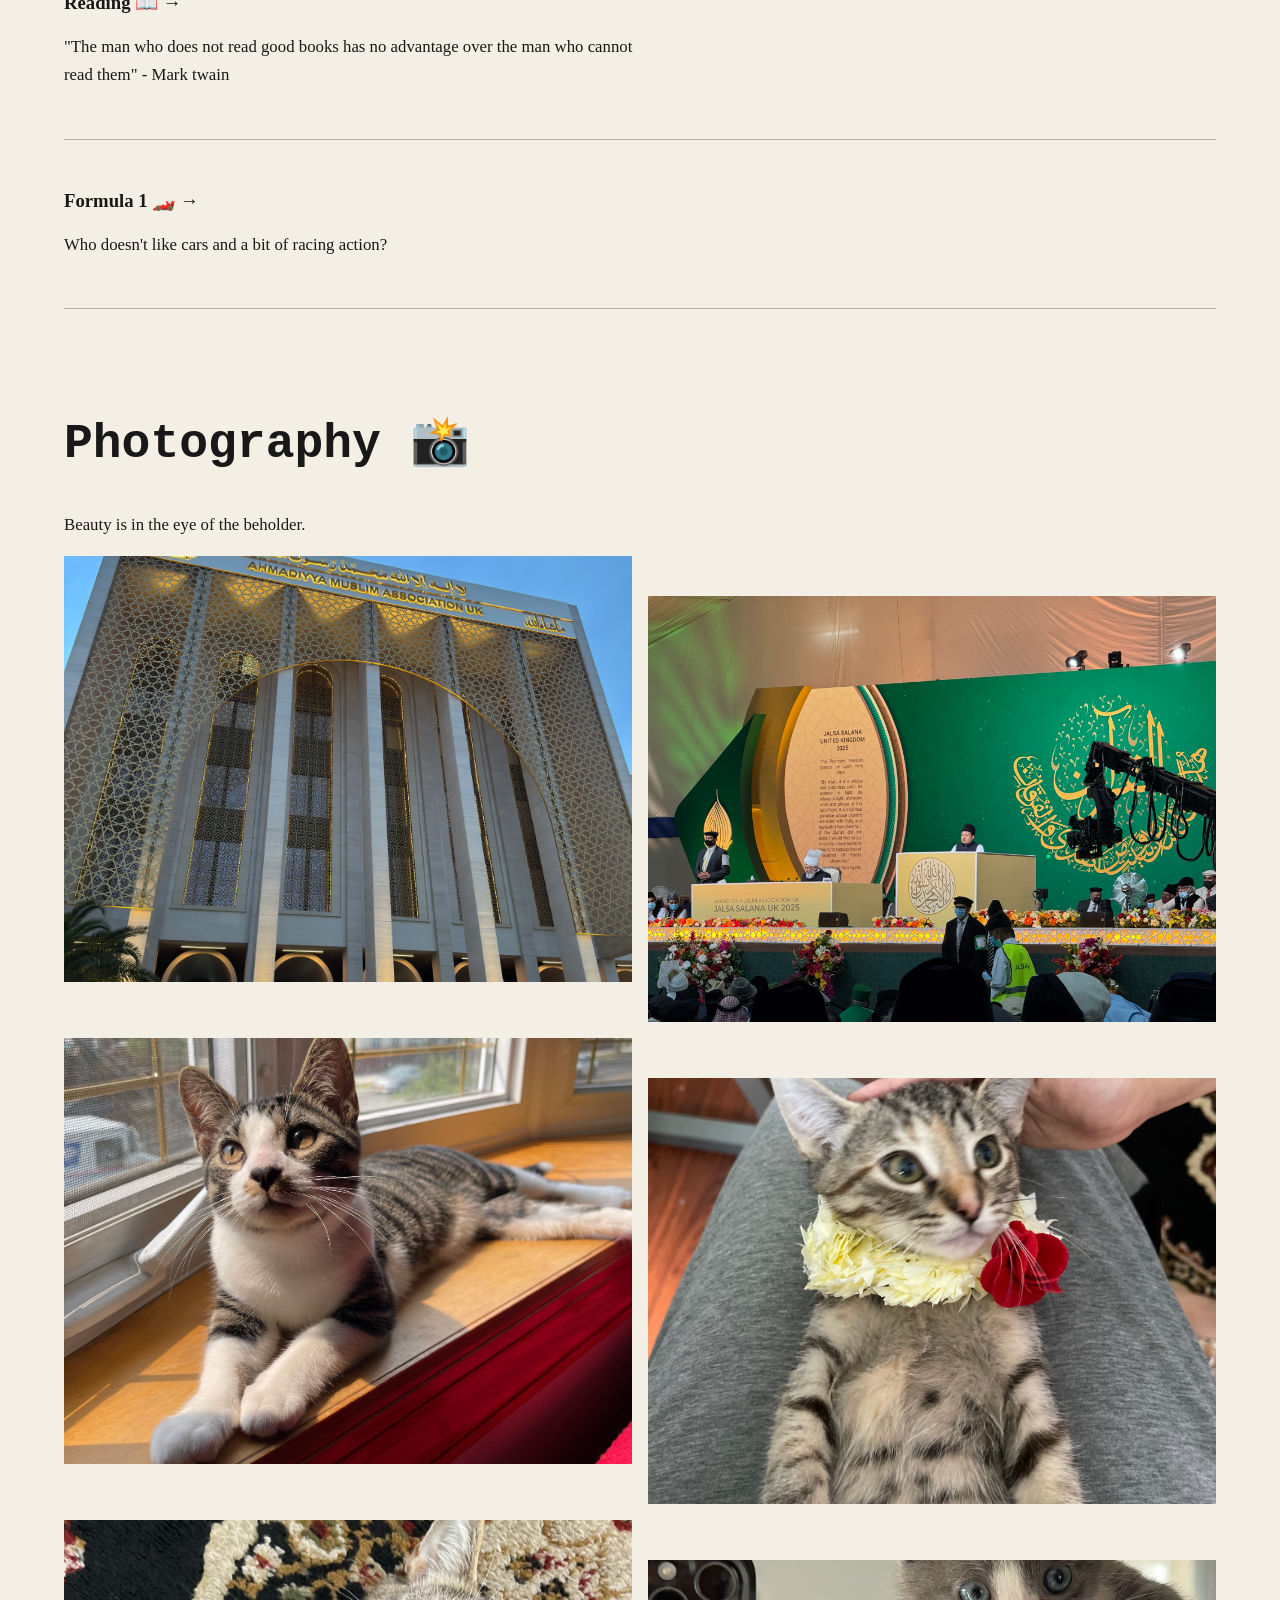
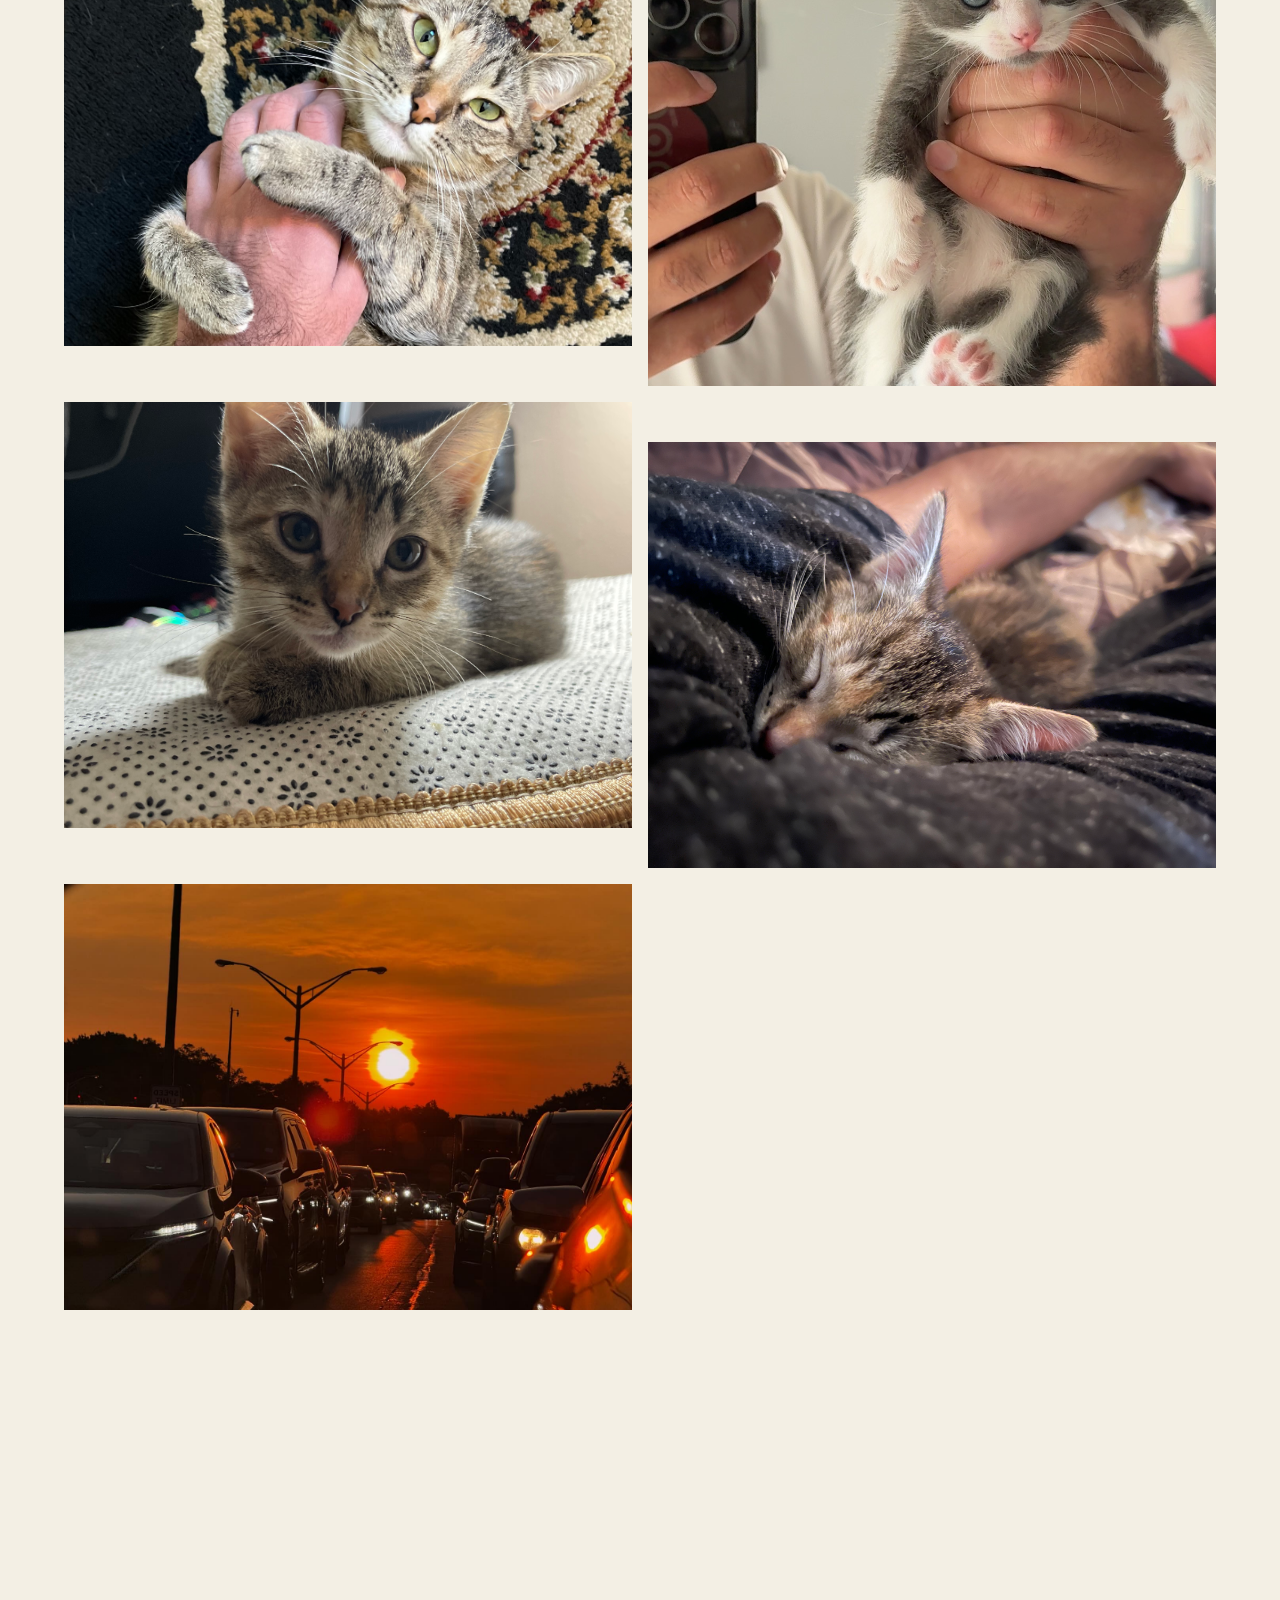
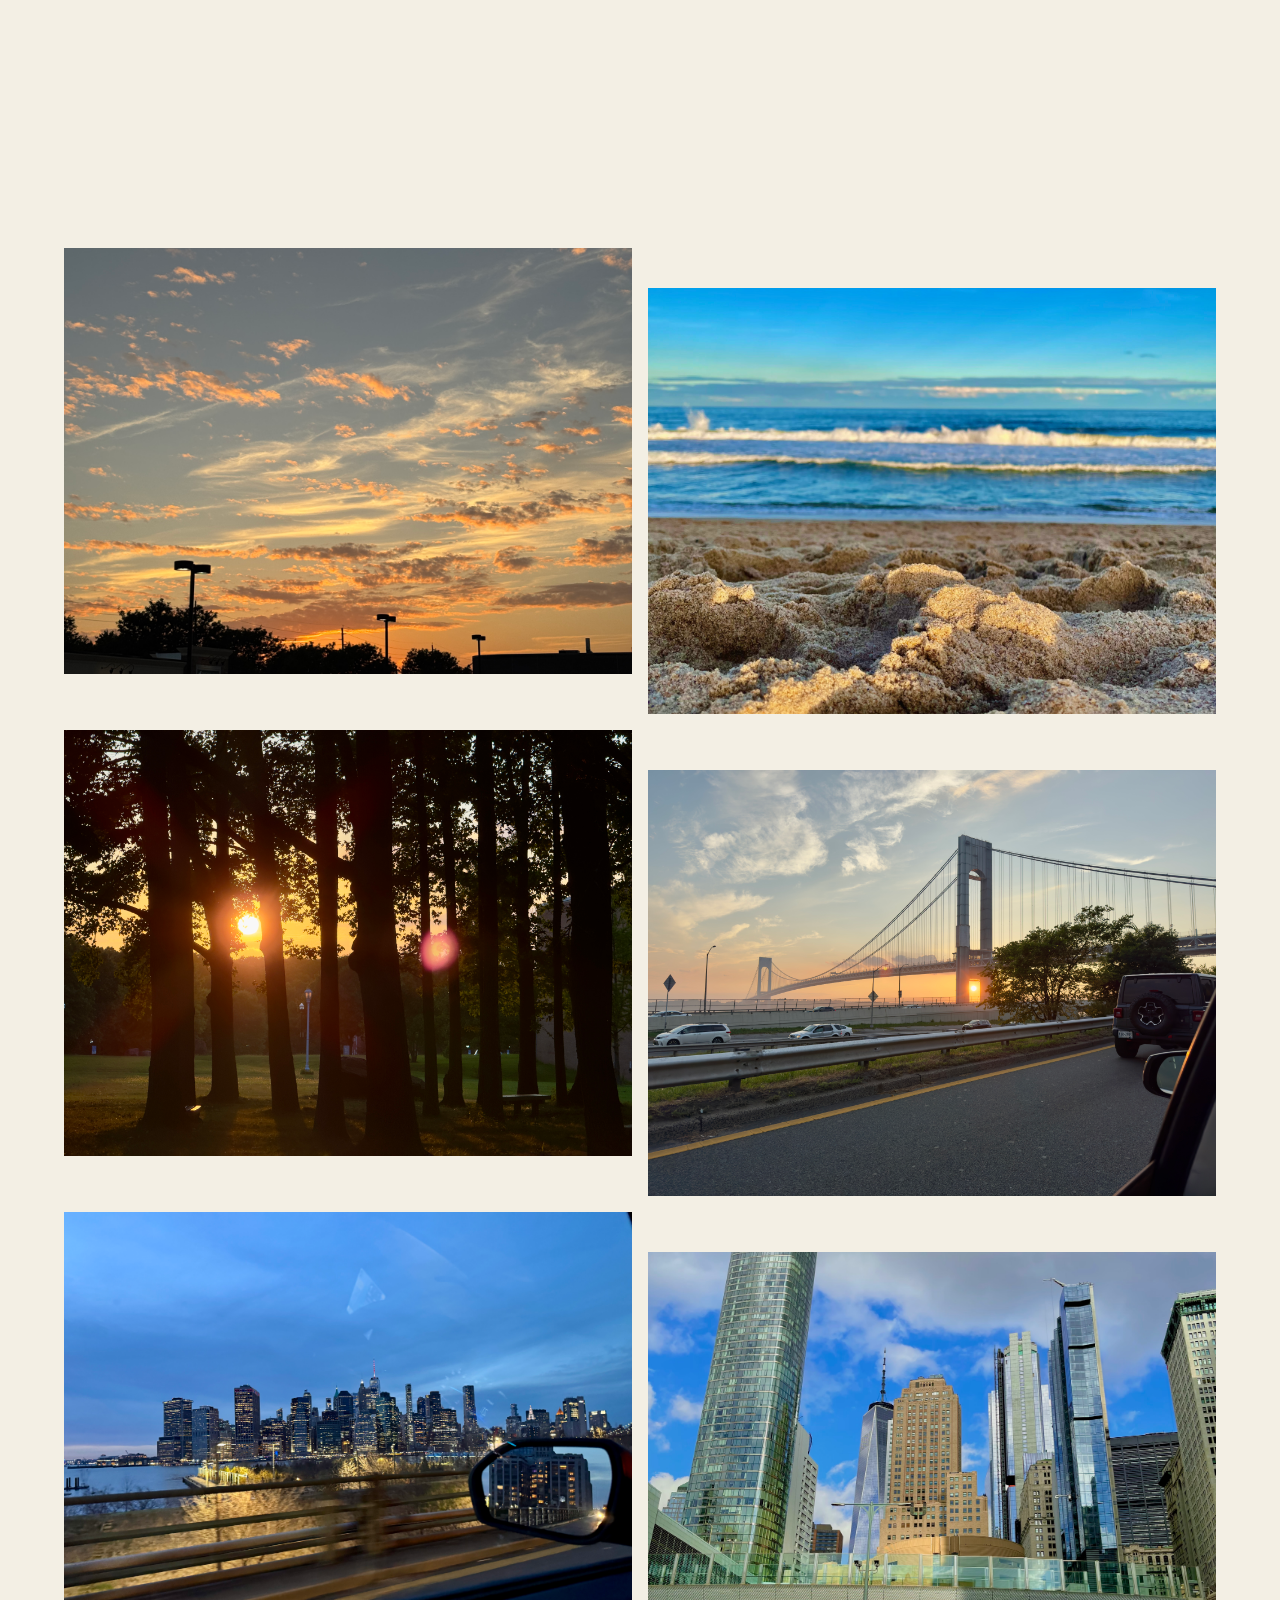
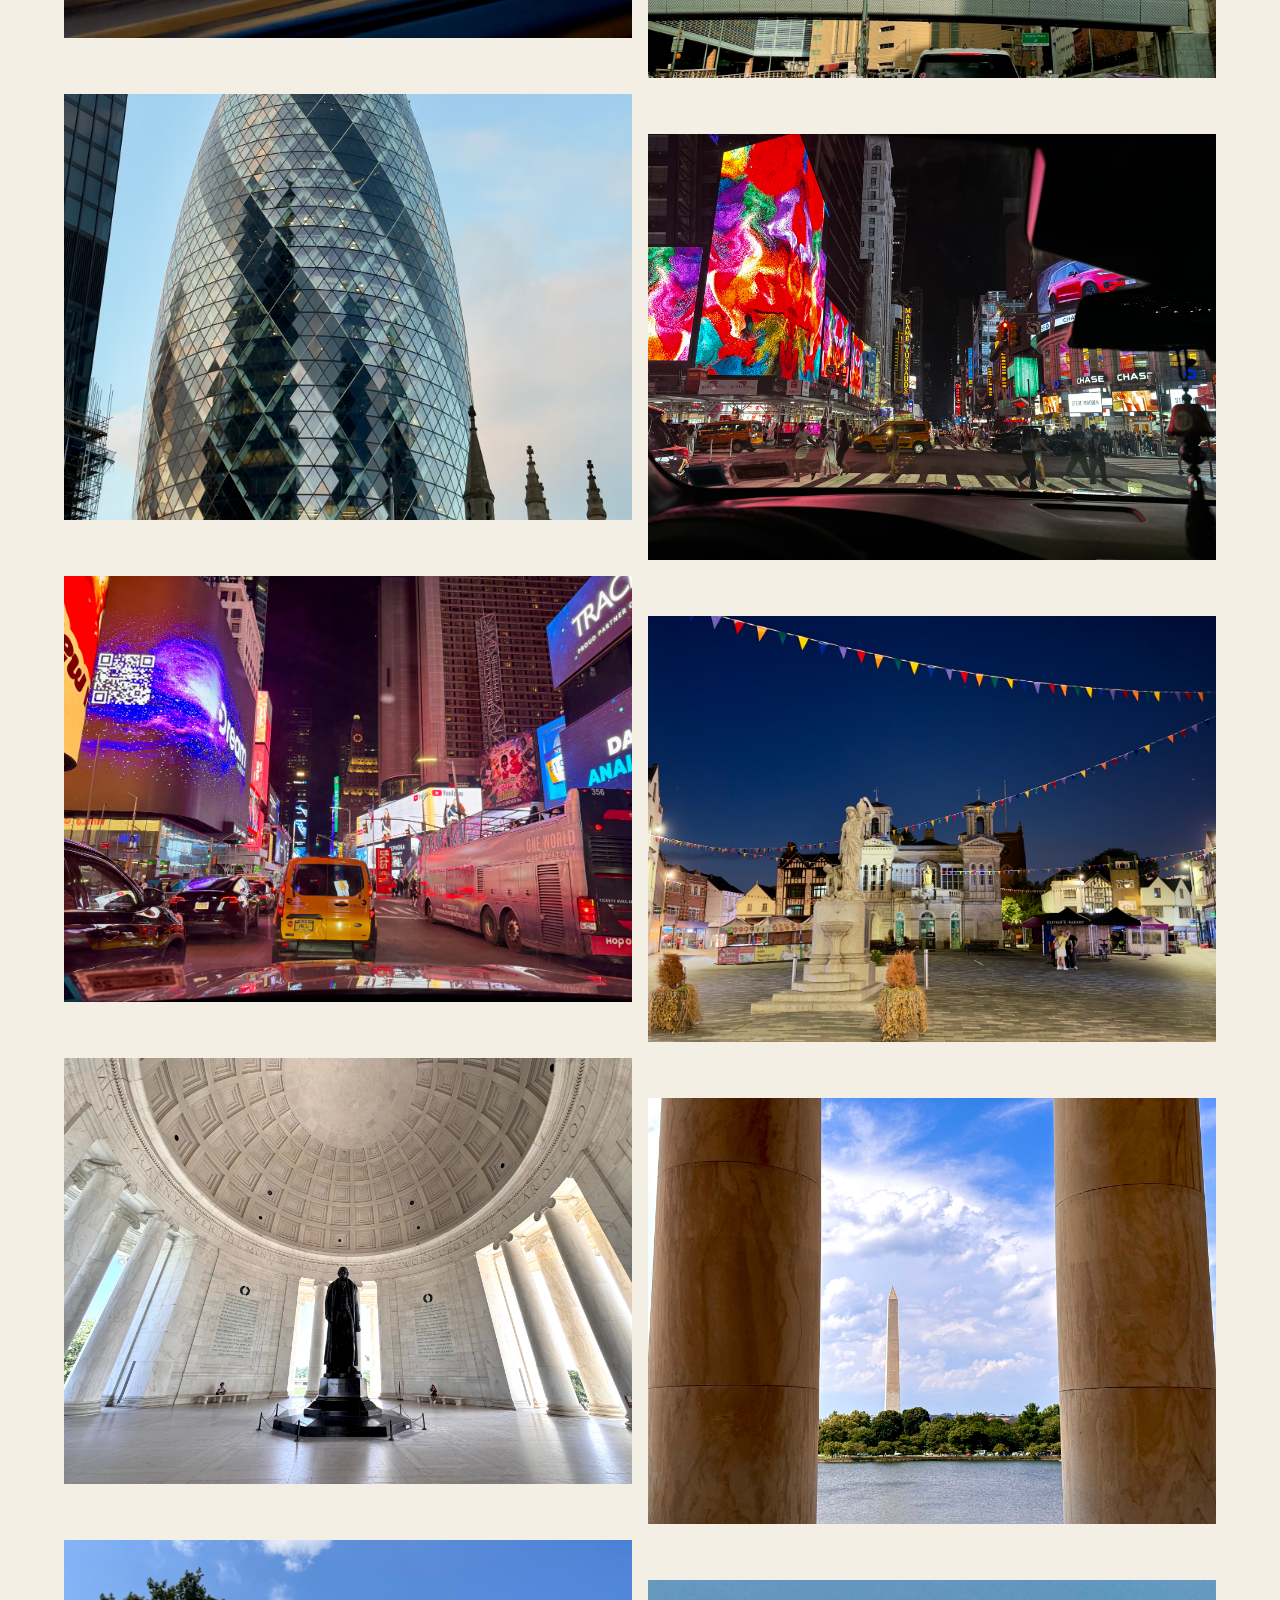
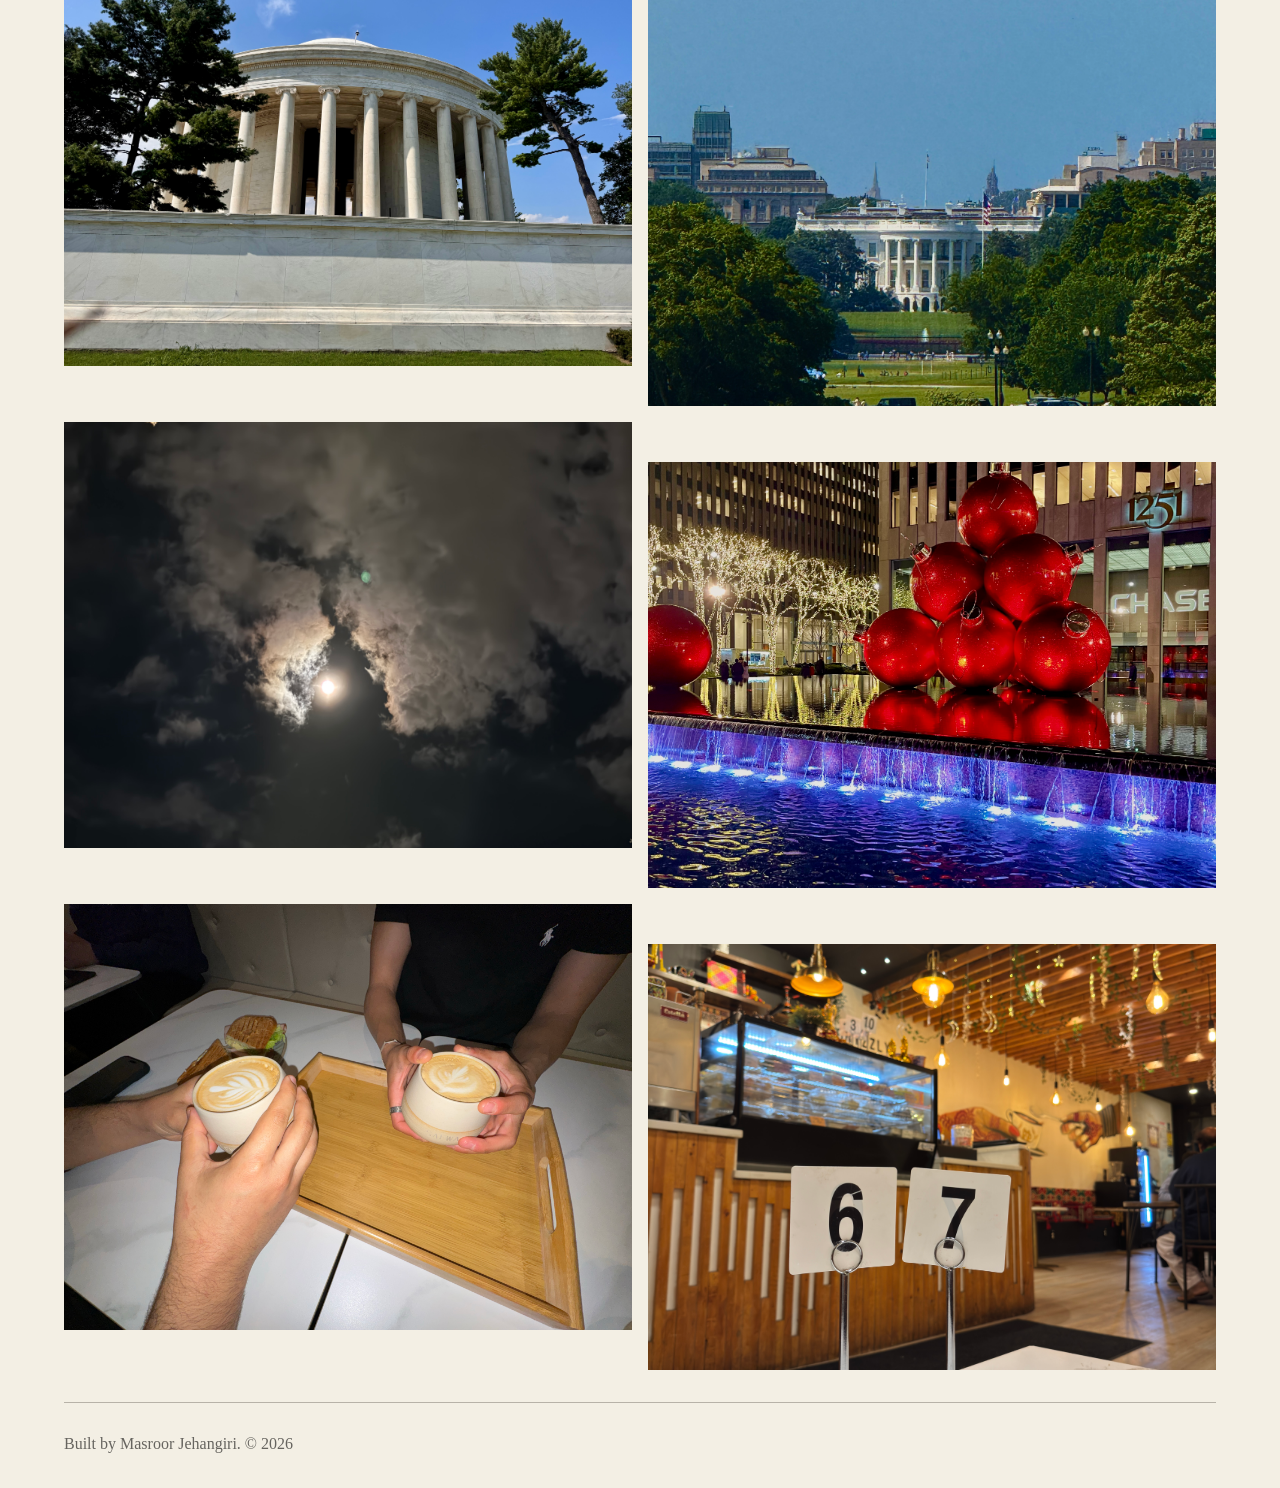
==== commit 218a02bb: "commented out soccer section until complete" ====
--- a/index.html
+++ b/index.html
@@ -196,14 +196,14 @@
                 </p>
             </div>
 
-            <div class="interest">
+            <!-- <div class="interest">
                 <h3>
                     <a href="interests/soccer.html"> Soccer ⚽️ → </a>
                 </h3>
                 <p>
                     The sport that has been my biggest source of enjoyment since I was 10.
                 </p>
-            </div>
+            </div> -->
 
             <div class="interest">
                 <h3>
